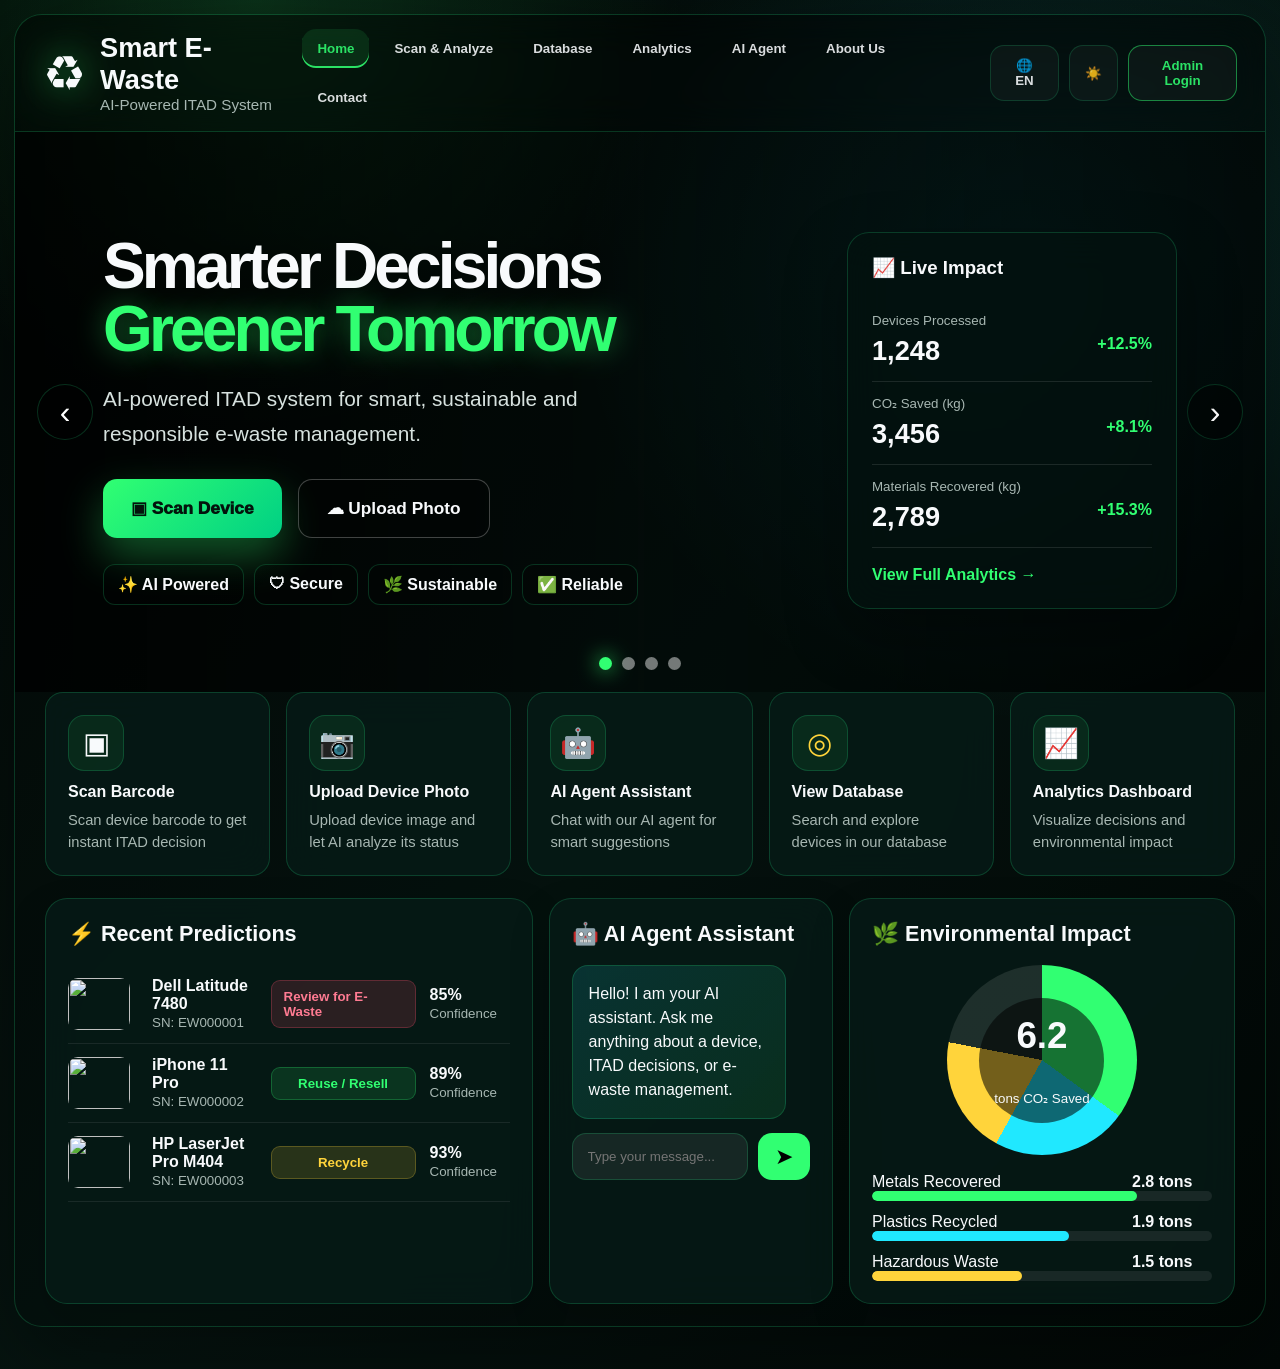
==== frontend/index.html @ 75008ece "Update index.html" ====
<!DOCTYPE html>
<html lang="en" dir="ltr">
<head>
<meta charset="UTF-8">
<meta name="viewport" content="width=device-width, initial-scale=1.0">
<title>Smart E-Waste | AI ITAD System</title>
<link rel="icon" href="data:,">
<style>
:root{
--card:rgba(7,28,24,.78);--card2:rgba(10,38,33,.9);--border:rgba(42,255,150,.18);
--text:#f8fafc;--muted:#a7b7b2;--green:#31ff72;--green2:#00d084;--cyan:#20e8ff;
--yellow:#ffd43b;--red:#ff4d6d;--purple:#9b5cff;--shadow:0 30px 90px rgba(0,0,0,.45)
}
body.light{--card:rgba(255,255,255,.92);--card2:#fff;--border:rgba(0,120,75,.22);--text:#07130f;--muted:#53645f}
*{box-sizing:border-box;margin:0;padding:0}
body{font-family:Inter,Segoe UI,Tahoma,Arial,sans-serif;background:radial-gradient(circle at 20% 0%,rgba(49,255,114,.16),transparent 25%),radial-gradient(circle at 80% 20%,rgba(32,232,255,.12),transparent 30%),linear-gradient(135deg,#020806,#061511 55%,#020806);color:var(--text);min-height:100vh}
body[dir="rtl"]{font-family:Segoe UI,Tahoma,Arial,sans-serif}
.page{max-width:1540px;margin:14px auto;padding:0 14px 28px}
.shell{border:1px solid var(--border);border-radius:28px;overflow:hidden;background:rgba(0,0,0,.18);box-shadow:var(--shadow)}
.navbar{min-height:88px;display:flex;align-items:center;justify-content:space-between;padding:14px 28px;background:rgba(0,0,0,.35);border-bottom:1px solid var(--border);backdrop-filter:blur(20px);gap:18px}
body.light .navbar{background:rgba(255,255,255,.9)}
.logo-wrap{display:flex;align-items:center;gap:14px}.logo{font-size:3rem;filter:drop-shadow(0 0 18px rgba(49,255,114,.6))}
.logo-title h1{font-size:1.7rem}.logo-title span{color:var(--muted);font-size:.95rem}
.nav-links{display:flex;gap:10px;align-items:center;flex-wrap:wrap}.nav-links button,.pill-btn{border:0;background:transparent;color:var(--text);opacity:.88;padding:12px 15px;border-radius:14px;font-weight:800;cursor:pointer;transition:.2s}
.nav-links button:hover,.nav-links button.active{background:rgba(49,255,114,.12);color:var(--green);box-shadow:inset 0 -2px 0 var(--green)}
.nav-actions{display:flex;gap:10px}.pill-btn{border:1px solid var(--border);background:rgba(255,255,255,.04)}.login-btn{color:var(--green);border-color:rgba(49,255,114,.55)}
.section{display:none}.section.active{display:block}
.hero{position:relative;min-height:560px;display:grid;grid-template-columns:1.1fr .9fr;gap:24px;padding:42px 88px 26px;overflow:hidden;background-size:cover;background-position:center}
.hero:before{content:"";position:absolute;inset:0;background:linear-gradient(90deg,rgba(0,0,0,.78),rgba(0,0,0,.25),rgba(0,0,0,.58));z-index:0}
body.light .hero:before{background:linear-gradient(90deg,rgba(255,255,255,.72),rgba(255,255,255,.18),rgba(255,255,255,.55))}
.hero-content,.impact-card{position:relative;z-index:1}.hero-content{display:flex;flex-direction:column;justify-content:center}
body[dir="rtl"] .hero-content{text-align:right}
.hero h2{font-size:clamp(3rem,5vw,5.8rem);line-height:.98;letter-spacing:-.06em;margin-bottom:22px;text-shadow:0 12px 38px rgba(0,0,0,.65)}
.hero h2 strong{color:var(--green);display:block;text-shadow:0 0 28px rgba(49,255,114,.42)}
.hero p{max-width:650px;font-size:1.3rem;line-height:1.65;color:#d7e2df;margin-bottom:28px}body.light .hero p{color:#16352b}
.hero-buttons{display:flex;gap:16px;margin-bottom:26px;flex-wrap:wrap}.main-btn{border:0;background:linear-gradient(135deg,var(--green),var(--green2));color:#03130c;padding:18px 28px;border-radius:14px;font-size:1.08rem;font-weight:950;cursor:pointer;box-shadow:0 18px 42px rgba(49,255,114,.32)}
.secondary-btn{border:1px solid rgba(255,255,255,.25);background:rgba(0,0,0,.26);color:var(--text);padding:18px 28px;border-radius:14px;font-size:1.08rem;font-weight:900;cursor:pointer}body.light .secondary-btn{color:#07130f;background:rgba(255,255,255,.68)}
.tags{display:flex;gap:10px;flex-wrap:wrap}.tag{padding:10px 14px;border:1px solid var(--border);border-radius:12px;background:rgba(0,0,0,.22);font-weight:750}
.impact-card{align-self:center;justify-self:end;width:min(330px,100%);background:rgba(3,18,15,.76);border:1px solid var(--border);border-radius:22px;padding:24px;backdrop-filter:blur(20px);box-shadow:0 24px 60px rgba(0,0,0,.35)}
body.light .impact-card{background:rgba(255,255,255,.78);color:#07130f}.impact-card h3{margin-bottom:20px}.impact-row{border-bottom:1px solid rgba(255,255,255,.1);padding:14px 0}.impact-row small{display:block;color:var(--muted);margin-bottom:7px}.impact-row b{font-size:1.7rem}.impact-row span{float:right;color:var(--green);font-weight:900}
body[dir="rtl"] .impact-row span{float:left}
.slider-controls{position:absolute;inset:0;display:flex;justify-content:space-between;align-items:center;padding:0 22px;pointer-events:none}.slider-controls button{pointer-events:auto;width:56px;height:56px;border-radius:50%;border:1px solid var(--border);background:rgba(0,0,0,.38);color:white;font-size:2rem;cursor:pointer}
.dots{position:absolute;bottom:22px;left:50%;transform:translateX(-50%);display:flex;gap:10px}.dots button{width:13px;height:13px;border-radius:50%;border:0;background:rgba(255,255,255,.45)}.dots button.active{background:var(--green);box-shadow:0 0 20px var(--green)}
.quick{display:grid;grid-template-columns:repeat(5,1fr);gap:16px;padding:0 30px 22px}.quick-card{background:var(--card);border:1px solid var(--border);border-radius:18px;padding:22px;min-height:120px;cursor:pointer;transition:.22s;backdrop-filter:blur(18px)}.quick-card:hover{transform:translateY(-4px);box-shadow:0 18px 40px rgba(49,255,114,.12)}.quick-icon{width:56px;height:56px;border-radius:16px;display:grid;place-items:center;font-size:1.8rem;margin-bottom:12px;border:1px solid var(--border);background:rgba(49,255,114,.08)}.quick-card p{color:var(--muted);font-size:.92rem;line-height:1.5;margin-top:8px}
.dashboard{display:grid;grid-template-columns:1.2fr .7fr .95fr;gap:16px;padding:0 30px 22px}.panel{background:var(--card);border:1px solid var(--border);border-radius:22px;padding:22px;backdrop-filter:blur(18px);box-shadow:0 18px 40px rgba(0,0,0,.18)}.panel h3{margin-bottom:18px;font-size:1.35rem}
.pred-item{display:grid;grid-template-columns:70px 1fr 145px 80px;gap:14px;align-items:center;padding:12px 0;border-bottom:1px solid rgba(255,255,255,.08)}.pred-img{width:62px;height:52px;border-radius:10px;object-fit:cover}.decision-badge{display:inline-flex;justify-content:center;padding:8px 12px;border-radius:9px;font-weight:900;font-size:.83rem}.review{background:rgba(255,77,109,.15);color:#ff7b92;border:1px solid rgba(255,77,109,.26)}.reuse{background:rgba(49,255,114,.12);color:var(--green);border:1px solid rgba(49,255,114,.24)}.recycle{background:rgba(255,212,59,.14);color:var(--yellow);border:1px solid rgba(255,212,59,.24)}
.ai-chat{min-height:210px;display:flex;flex-direction:column;gap:14px}.bubble{max-width:90%;background:linear-gradient(135deg,rgba(32,232,255,.13),rgba(49,255,114,.1));border:1px solid var(--border);padding:16px;border-radius:16px;line-height:1.5}.chat-input{margin-top:auto;display:flex;gap:10px}.chat-input input{flex:1}.send-btn{width:52px;border:0;border-radius:14px;background:var(--green);font-size:1.4rem;cursor:pointer}
.ring{width:190px;height:190px;margin:auto;border-radius:50%;background:conic-gradient(var(--green) 0 35%,var(--cyan) 35% 58%,var(--yellow) 58% 78%,rgba(255,255,255,.1) 78% 100%);display:grid;place-items:center}.ring-inner{width:125px;height:125px;border-radius:50%;background:rgba(0,0,0,.55);display:grid;place-items:center;text-align:center}.bars{margin-top:18px;display:grid;gap:12px}.bar-row{display:grid;grid-template-columns:1fr 80px;gap:12px}.bar-track{height:10px;background:rgba(255,255,255,.08);border-radius:99px;overflow:hidden}.bar-fill{height:100%;background:var(--green);border-radius:99px}
.content{padding:34px}.page-grid{display:grid;grid-template-columns:.9fr 1.1fr;gap:20px}.form-grid{display:grid;gap:16px}label{font-weight:900;color:var(--muted);display:block;margin-bottom:8px}input,select,textarea{width:100%;border:1px solid var(--border);background:rgba(255,255,255,.07);color:var(--text);padding:15px;border-radius:14px;outline:0}select option{background:#0b241d;color:#f8fafc}body.light input,body.light select,body.light textarea{background:rgba(255,255,255,.75)}body.light select option{background:#ffffff;color:#07130f}
.result-box{min-height:420px;display:grid;place-items:center;border:1px dashed var(--border);border-radius:20px;background:rgba(255,255,255,.035)}.big-result{text-align:center}.big-result .icon{font-size:4rem;margin-bottom:14px}.result-detail{display:none;width:100%}.result-detail.show{display:block}.result-pill{display:inline-flex;padding:16px 22px;border-radius:999px;font-size:1.35rem;font-weight:950;margin-bottom:18px}.result-grid{display:grid;grid-template-columns:repeat(2,1fr);gap:14px}.info{background:var(--card2);border:1px solid var(--border);border-radius:16px;padding:16px}.info small{display:block;color:var(--muted);font-weight:900;margin-bottom:6px}.info.explain{grid-column:1/-1}.components-list{grid-column:1/-1;background:var(--card2);border:1px solid var(--border);border-radius:16px;padding:16px}.components-list ul{margin:8px 0 0 20px;color:var(--text);line-height:1.7}.components-list small{display:block;color:var(--muted);font-weight:900;margin-bottom:6px}
table{width:100%;border-collapse:collapse}th,td{padding:14px;border-bottom:1px solid rgba(255,255,255,.08);text-align:left}th{color:var(--muted);background:rgba(255,255,255,.04)}body[dir=rtl] th,body[dir=rtl] td{text-align:right}
.modal-backdrop{position:fixed;inset:0;background:rgba(0,0,0,.72);display:none;align-items:center;justify-content:center;z-index:1000;padding:20px}.modal{width:min(470px,100%);border:1px solid var(--border);background:linear-gradient(145deg,rgba(4,25,20,.96),rgba(8,35,30,.92));border-radius:28px;padding:30px;box-shadow:0 35px 100px rgba(0,0,0,.65);position:relative;overflow:hidden}body.light .modal{background:white}.login-icon{width:70px;height:70px;border-radius:22px;display:grid;place-items:center;font-size:2rem;background:linear-gradient(135deg,var(--green),var(--green2));color:#03130c;margin-bottom:14px}.toast{position:fixed;bottom:22px;right:22px;background:var(--card2);border:1px solid var(--border);border-radius:16px;padding:14px 18px;display:none;z-index:1500}
@media(max-width:1100px){.hero,.dashboard,.page-grid{grid-template-columns:1fr}.quick{grid-template-columns:repeat(2,1fr)}.navbar{height:auto;flex-direction:column;align-items:flex-start}.nav-links{flex-wrap:wrap}}
@media(max-width:650px){.quick,.result-grid{grid-template-columns:1fr}.hero{padding:34px 26px}.dashboard,.quick,.content{padding-left:18px;padding-right:18px}.pred-item{grid-template-columns:60px 1fr}}
</style>
</head>
<body>
<div class="page"><div class="shell">
<nav class="navbar">
<div class="logo-wrap"><div class="logo">♻</div><div class="logo-title"><h1 data-i18n="brand">Smart E-Waste</h1><span data-i18n="subtitle">AI-Powered ITAD System</span></div></div>
<div class="nav-links">
<button class="active" onclick="go(event,'home')" data-i18n="home">Home</button>
<button onclick="go(event,'scan')" data-i18n="scan">Scan & Analyze</button>
<button onclick="go(event,'database')" data-i18n="database">Database</button>
<button onclick="go(event,'analytics')" data-i18n="analytics">Analytics</button>
<button onclick="go(event,'agent')" data-i18n="agent">AI Agent</button>
<button onclick="go(event,'about')" data-i18n="about">About Us</button>
<button onclick="go(event,'contact')" data-i18n="contact">Contact</button>
</div>
<div class="nav-actions"><button class="pill-btn" onclick="toggleLang()" id="langBtn">🌐 EN</button><button class="pill-btn" onclick="toggleTheme()" id="themeBtn">☀️</button><button class="pill-btn login-btn" onclick="openLogin()" data-i18n="adminLogin">Admin Login</button></div>
</nav>

<section id="home" class="section active">
<div class="hero">
<div class="hero-content"><h2><span data-i18n="hero1">Smarter Decisions</span><strong data-i18n="hero2">Greener Tomorrow</strong></h2><p data-i18n="heroText">AI-powered ITAD system for smart, sustainable and responsible e-waste management.</p><div class="hero-buttons"><button class="main-btn" onclick="goName('scan')" data-i18n="scanDevice">▣ Scan Device</button><button class="secondary-btn" onclick="goName('scan')" data-i18n="uploadPhoto">☁ Upload Photo</button></div><div class="tags"><div class="tag" data-i18n="tagAI">✨ AI Powered</div><div class="tag" data-i18n="tagSecure">🛡 Secure</div><div class="tag" data-i18n="tagSustainable">🌿 Sustainable</div><div class="tag" data-i18n="tagReliable">✅ Reliable</div></div></div>
<div class="impact-card"><h3>📈 <span data-i18n="liveImpact">Live Impact</span></h3><div class="impact-row"><small data-i18n="devicesProcessed">Devices Processed</small><b>1,248</b><span>+12.5%</span></div><div class="impact-row"><small data-i18n="co2">CO₂ Saved (kg)</small><b>3,456</b><span>+8.1%</span></div><div class="impact-row"><small data-i18n="materials">Materials Recovered (kg)</small><b>2,789</b><span>+15.3%</span></div><br><b style="color:var(--green);font-size:1rem;cursor:pointer" onclick="goName('analytics')" data-i18n="viewAnalytics">View Full Analytics →</b></div>
<div class="slider-controls"><button onclick="prevHero()">‹</button><button onclick="nextHero()">›</button></div><div class="dots" id="dots"></div>
</div>
<div class="quick">
<div class="quick-card" onclick="goName('scan')"><div class="quick-icon">▣</div><h4 data-i18n="scanBarcode">Scan Barcode</h4><p data-i18n="scanBarcodeText">Scan device barcode to get instant ITAD decision</p></div>
<div class="quick-card" onclick="goName('scan')"><div class="quick-icon" style="color:var(--purple)">📷</div><h4 data-i18n="uploadDevicePhoto">Upload Device Photo</h4><p data-i18n="uploadPhotoText">Upload device image and let AI analyze its status</p></div>
<div class="quick-card" onclick="goName('agent')"><div class="quick-icon" style="color:var(--cyan)">🤖</div><h4 data-i18n="agentAssistant">AI Agent Assistant</h4><p data-i18n="agentAssistantText">Chat with our AI agent for smart suggestions</p></div>
<div class="quick-card" onclick="goName('database')"><div class="quick-icon" style="color:var(--yellow)">◎</div><h4 data-i18n="viewDatabase">View Database</h4><p data-i18n="databaseText">Search and explore devices in our database</p></div>
<div class="quick-card" onclick="goName('analytics')"><div class="quick-icon" style="color:var(--red)">📈</div><h4 data-i18n="analyticsDashboard">Analytics Dashboard</h4><p data-i18n="analyticsText">Visualize decisions and environmental impact</p></div>
</div>
<div class="dashboard">
<div class="panel"><h3>⚡ <span data-i18n="recentPredictions">Recent Predictions</span></h3><div id="recentHome"></div></div>
<div class="panel"><h3>🤖 <span data-i18n="agentAssistant">AI Agent Assistant</span></h3><div class="ai-chat"><div class="bubble" data-i18n="agentIntro">Hello! I'm your AI assistant. Ask me anything about a device, ITAD decisions, or e-waste management.</div><div class="chat-input"><input id="homeAgentInput"><button class="send-btn" onclick="agentReply()">➤</button></div></div></div>
<div class="panel"><h3>🌿 <span data-i18n="environmentalImpact">Environmental Impact</span></h3><div class="ring"><div class="ring-inner"><b style="font-size:2.3rem">6.2</b><small data-i18n="tonsCO2">tons<br>CO₂ Saved</small></div></div><div class="bars"><div><div class="bar-row"><span data-i18n="metals">Metals Recovered</span><b>2.8 tons</b></div><div class="bar-track"><div class="bar-fill" style="width:78%"></div></div></div><div><div class="bar-row"><span data-i18n="plastics">Plastics Recycled</span><b>1.9 tons</b></div><div class="bar-track"><div class="bar-fill" style="width:58%;background:var(--cyan)"></div></div></div><div><div class="bar-row"><span data-i18n="hazard">Hazardous Waste</span><b>1.5 tons</b></div><div class="bar-track"><div class="bar-fill" style="width:44%;background:var(--yellow)"></div></div></div></div></div>
</div>
</section>

<section id="scan" class="section"><div class="content page-grid"><div class="panel"><h3 data-i18n="scanAnalyze">Scan & Analyze Device</h3><div class="form-grid"><label data-i18n="deviceType">Device Type</label><select id="deviceType"></select><label data-i18n="customDeviceName">Device Name / Model (Optional)</label><input type="text" id="customDeviceName" placeholder="Example: Dell Latitude 5420, Cisco Switch, HP LaserJet"><small style="color:var(--muted);line-height:1.5" data-i18n="customDeviceHint">If the device is not listed, type its name here. This will be sent to the AI model.</small><label data-i18n="age">Device Age (Years)</label><input type="number" id="deviceAge"><label data-i18n="price">Original Price ($)</label><input type="number" id="devicePrice"><label data-i18n="condition">Condition</label><select id="deviceCondition"></select><label data-i18n="photoUpload">Upload Device Photo</label><input type="file" id="photoInput" accept="image/*" onchange="previewPhoto()"><img id="photoPreview" style="display:none;width:100%;max-height:220px;object-fit:contain;border-radius:16px;border:1px solid var(--border);padding:8px"><button class="main-btn" onclick="analyzeDevice()" data-i18n="analyze">Analyze Device</button></div></div><div class="panel"><h3 data-i18n="predictionResult">Prediction Result</h3><div class="result-box"><div class="big-result" id="emptyResult"><div class="icon">🤖</div><h3 data-i18n="ready">Ready to analyze</h3><p data-i18n="readyText">Fill the device details and click Analyze Device.</p></div><div class="result-detail" id="resultDetail"><div id="resultPill" class="result-pill review">Review for E-Waste</div><div class="result-grid"><div class="info"><small data-i18n="currentValue">Estimated Current Value</small><b id="currentValue">$0.00</b></div><div class="info"><small data-i18n="repairRatio">Repair Cost Ratio</small><b id="repairRatio">0.00</b></div><div class="info"><small data-i18n="category">Detected Category</small><b id="category">-</b></div><div class="info"><small>Confidence Score</small><b id="confidenceScore">-</b></div><div class="info"><small data-i18n="model">Model</small><b>Random Forest ITAD</b></div><div class="info explain"><small data-i18n="explanation">Explanation</small><b id="explanation">-</b></div><div class="components-list"><small>Component Analysis</small><div id="componentsOutput">-</div></div><button class="main-btn" id="reportBtn" onclick="generateReport()" style="display:none;margin-top:16px;width:100%">📄 Generate ITAD Report</button></div></div></div></div></div></section>
<section id="database" class="section"><div class="content"><div class="panel"><h3 data-i18n="database">Database</h3><input id="search" onkeyup="filterTable()"><table><thead><tr><th data-i18n="barcode">Barcode</th><th data-i18n="device">Device</th><th data-i18n="type">Type</th><th data-i18n="tableAge">Age</th><th data-i18n="tablePrice">Price</th><th data-i18n="decision">Decision</th></tr></thead><tbody id="dbTable"></tbody></table></div></div></section>
<section id="analytics" class="section"><div class="content dashboard" style="grid-template-columns:repeat(3,1fr)"><div class="panel"><h3 data-i18n="totalDevices">Total Devices</h3><b style="font-size:3rem;color:var(--green)">12,540</b><p style="color:var(--green)" data-i18n="thisMonth">+15.2% this month</p></div><div class="panel"><h3 data-i18n="co2Saved">CO₂ Saved</h3><b style="font-size:3rem;color:var(--green)">6.2</b><p data-i18n="tons">tons</p></div><div class="panel"><h3 data-i18n="accuracyRate">Accuracy Rate</h3><b style="font-size:3rem;color:var(--green)">87.9%</b><p data-i18n="rfModel">Random Forest Model</p></div></div></section>
<section id="agent" class="section"><div class="content page-grid"><div class="panel"><h3 data-i18n="agentAssistant">AI Agent Assistant</h3><div id="agentChat" class="ai-chat"><div class="bubble" data-i18n="agentAsk">Ask me about e-waste, device decisions, or project features.</div></div><div class="chat-input" style="margin-top:16px"><input id="agentInput"><button class="send-btn" onclick="agentReplyFull()">➤</button></div></div><div class="panel"><h3 data-i18n="agentSuggestions">Agent Suggestions</h3><p style="color:var(--muted);line-height:1.8" data-i18n="agentSuggestionsText">Try asking: Why recycle old printers? What does ITAD mean? How does the model decide?</p></div></div></section>
<section id="about" class="section"><div class="content panel"><h3 data-i18n="about">About Us</h3><p style="color:var(--muted);line-height:1.9" data-i18n="aboutText">Smart E-Waste is a graduation project focused on using AI and cloud services to support sustainable IT asset disposition decisions.</p></div></section>
<section id="contact" class="section"><div class="content panel"><h3 data-i18n="contact">Contact</h3><p style="color:var(--muted)" data-i18n="contactText">Birzeit University | Computer Systems Engineering | Graduation Project</p></div></section>
</div></div>
<div class="modal-backdrop" id="loginModal"><div class="modal"><div class="login-icon">🔐</div><h2 data-i18n="adminLogin">Admin Login</h2><p style="color:var(--muted);margin:12px 0 18px;line-height:1.6" data-i18n="loginText">Access dashboard controls and content management.</p><label data-i18n="username">Username</label><input id="adminUser"><br><br><label data-i18n="password">Password</label><input id="adminPass" type="password"><br><br><button class="main-btn" onclick="adminLogin()" data-i18n="login">Login</button><button class="secondary-btn" onclick="closeLogin()" data-i18n="cancel">Cancel</button><p style="color:var(--muted);margin-top:14px" data-i18n="demoLogin">Demo: admin / 1234</p></div></div>
<div class="toast" id="toast"></div>
<script>
const API_URL="https://ewaste-itad-api-hufud9ada8crcrhm.israelcentral-01.azurewebsites.net/predict";
let lang="en",heroIndex=0;
let lastAnalysis=null;
const heroImages=["https://images.unsplash.com/photo-1532601224476-15c79f2f7a51?auto=format&fit=crop&w=1800&q=85","https://images.unsplash.com/photo-1516321318423-f06f85e504b3?auto=format&fit=crop&w=1800&q=85","https://images.unsplash.com/photo-1451187580459-43490279c0fa?auto=format&fit=crop&w=1800&q=85","https://images.unsplash.com/photo-1611284446314-60a58ac0deb9?auto=format&fit=crop&w=1800&q=85"];
const dict={
en:{brand:"Smart E-Waste",subtitle:"AI-Powered ITAD System",home:"Home",scan:"Scan & Analyze",database:"Database",analytics:"Analytics",agent:"AI Agent",about:"About Us",contact:"Contact",adminLogin:"Admin Login",hero1:"Smarter Decisions",hero2:"Greener Tomorrow",heroText:"AI-powered ITAD system for smart, sustainable and responsible e-waste management.",scanDevice:"▣ Scan Device",uploadPhoto:"☁ Upload Photo",tagAI:"✨ AI Powered",tagSecure:"🛡 Secure",tagSustainable:"🌿 Sustainable",tagReliable:"✅ Reliable",liveImpact:"Live Impact",devicesProcessed:"Devices Processed",co2:"CO₂ Saved (kg)",materials:"Materials Recovered (kg)",viewAnalytics:"View Full Analytics →",scanBarcode:"Scan Barcode",scanBarcodeText:"Scan device barcode to get instant ITAD decision",uploadDevicePhoto:"Upload Device Photo",uploadPhotoText:"Upload device image and let AI analyze its status",agentAssistant:"AI Agent Assistant",agentAssistantText:"Chat with our AI agent for smart suggestions",viewDatabase:"View Database",databaseText:"Search and explore devices in our database",analyticsDashboard:"Analytics Dashboard",analyticsText:"Visualize decisions and environmental impact",recentPredictions:"Recent Predictions",agentIntro:"Hello! I am your AI assistant. Ask me anything about a device, ITAD decisions, or e-waste management.",environmentalImpact:"Environmental Impact",tonsCO2:"tons CO₂ Saved",metals:"Metals Recovered",plastics:"Plastics Recycled",hazard:"Hazardous Waste",scanAnalyze:"Scan & Analyze Device",deviceType:"Device Type",customDeviceName:"Device Name / Model (Optional)",customDeviceHint:"If the device is not listed, type its name here. This will be sent to the AI model.",age:"Device Age (Years)",price:"Original Price ($)",condition:"Condition",photoUpload:"Upload Device Photo",analyze:"Analyze Device",predictionResult:"Prediction Result",ready:"Ready to analyze",readyText:"Fill the device details and click Analyze Device.",currentValue:"Estimated Current Value",repairRatio:"Repair Cost Ratio",category:"Detected Category",model:"Model",explanation:"Explanation",barcode:"Barcode",device:"Device",type:"Type",tableAge:"Age",tablePrice:"Price",decision:"Decision",totalDevices:"Total Devices",thisMonth:"+15.2% this month",co2Saved:"CO₂ Saved",tons:"tons",accuracyRate:"Accuracy Rate",rfModel:"Random Forest Model",agentAsk:"Ask me about e-waste, device decisions, or project features.",agentSuggestions:"Agent Suggestions",agentSuggestionsText:"Try asking: Why recycle old printers? What does ITAD mean? How does the model decide?",aboutText:"Smart E-Waste is a graduation project focused on using AI and cloud services to support sustainable IT asset disposition decisions.",contactText:"Birzeit University | Computer Systems Engineering | Graduation Project",loginText:"Access dashboard controls and content management.",username:"Username",password:"Password",login:"Login",cancel:"Cancel",demoLogin:"Demo: admin / 1234"},
ar:{brand:"النفايات الإلكترونية الذكية",subtitle:"نظام ITAD مدعوم بالذكاء الاصطناعي",home:"الرئيسية",scan:"مسح وتحليل",database:"قاعدة البيانات",analytics:"التحليلات",agent:"وكيل الذكاء",about:"من نحن",contact:"تواصل معنا",adminLogin:"دخول المسؤول",hero1:"قرارات أذكى",hero2:"غد أكثر خضارًا",heroText:"نظام ITAD مدعوم بالذكاء الاصطناعي لإدارة النفايات الإلكترونية بطريقة ذكية ومستدامة ومسؤولة.",scanDevice:"▣ مسح الجهاز",uploadPhoto:"☁ رفع صورة",tagAI:"✨ مدعوم بالذكاء",tagSecure:"🛡 آمن",tagSustainable:"🌿 مستدام",tagReliable:"✅ موثوق",liveImpact:"الأثر المباشر",devicesProcessed:"الأجهزة المعالجة",co2:"ثاني أكسيد الكربون الموفر (كغ)",materials:"المواد المسترجعة (كغ)",viewAnalytics:"عرض التحليلات →",scanBarcode:"مسح الباركود",scanBarcodeText:"امسح باركود الجهاز للحصول على قرار ITAD فوري",uploadDevicePhoto:"رفع صورة الجهاز",uploadPhotoText:"ارفع صورة الجهاز ودع الذكاء الاصطناعي يحلل حالته",agentAssistant:"مساعد الذكاء الاصطناعي",agentAssistantText:"تحدث مع مساعد الذكاء للحصول على اقتراحات ذكية",viewDatabase:"عرض قاعدة البيانات",databaseText:"ابحث واستكشف الأجهزة في قاعدة البيانات",analyticsDashboard:"لوحة التحليلات",analyticsText:"اعرض القرارات والأثر البيئي",recentPredictions:"آخر التنبؤات",agentIntro:"مرحبًا! أنا مساعدك الذكي. اسألني عن الأجهزة أو قرارات ITAD أو إدارة النفايات الإلكترونية.",environmentalImpact:"الأثر البيئي",tonsCO2:"أطنان من CO₂ تم توفيرها",metals:"المعادن المسترجعة",plastics:"البلاستيك المعاد تدويره",hazard:"النفايات الخطرة",scanAnalyze:"مسح وتحليل الجهاز",deviceType:"نوع الجهاز",customDeviceName:"اسم / موديل الجهاز (اختياري)",customDeviceHint:"إذا لم يكن الجهاز موجودًا في القائمة، اكتب اسمه هنا وسيتم إرساله للنموذج.",age:"عمر الجهاز بالسنوات",price:"السعر الأصلي بالدولار",condition:"حالة الجهاز",photoUpload:"رفع صورة الجهاز",analyze:"تحليل الجهاز",predictionResult:"نتيجة التنبؤ",ready:"جاهز للتحليل",readyText:"املأ بيانات الجهاز ثم اضغط تحليل الجهاز.",currentValue:"القيمة الحالية المقدرة",repairRatio:"نسبة تكلفة الإصلاح",category:"الفئة المكتشفة",model:"النموذج",explanation:"التفسير",barcode:"الباركود",device:"الجهاز",type:"النوع",tableAge:"العمر",tablePrice:"السعر",decision:"القرار",totalDevices:"إجمالي الأجهزة",thisMonth:"+15.2% هذا الشهر",co2Saved:"CO₂ موفر",tons:"أطنان",accuracyRate:"نسبة الدقة",rfModel:"نموذج Random Forest",agentAsk:"اسألني عن النفايات الإلكترونية أو قرارات الأجهزة أو ميزات المشروع.",agentSuggestions:"اقتراحات المساعد",agentSuggestionsText:"جرب السؤال: لماذا نعيد تدوير الطابعات القديمة؟ ما معنى ITAD؟ كيف يتخذ النموذج القرار؟",aboutText:"النفايات الإلكترونية الذكية هو مشروع تخرج يستخدم الذكاء الاصطناعي والخدمات السحابية لدعم قرارات إدارة أصول تكنولوجيا المعلومات بشكل مستدام.",contactText:"جامعة بيرزيت | هندسة أنظمة الحاسوب | مشروع تخرج",loginText:"الدخول إلى أدوات التحكم وإدارة محتوى النظام.",username:"اسم المستخدم",password:"كلمة المرور",login:"دخول",cancel:"إلغاء",demoLogin:"تجريبي: admin / 1234"}
};
const options={en:{devices:["Select Device...","Laptop","Desktop Computer","Printer","Monitor","Router","Server","Scanner","Projector"],conditions:["Select Condition...","Excellent","Good","Fair","Poor","Damage"]},ar:{devices:["اختر الجهاز...","لابتوب","كمبيوتر مكتبي","طابعة","شاشة","راوتر","سيرفر","ماسح ضوئي","بروجكتور"],conditions:["اختر الحالة...","ممتازة","جيدة","متوسطة","سيئة","تالفة"]}};
const apiMap={"لابتوب":"Laptop","كمبيوتر مكتبي":"Desktop Computer","طابعة":"Printer","شاشة":"Monitor","راوتر":"Router","سيرفر":"Server","ماسح ضوئي":"Scanner","بروجكتور":"Projector"};
const devices=[{barcode:"EW000001",deviceEn:"Dell Latitude 7480",deviceAr:"ديل لاتيتيود 7480",typeEn:"Laptop",typeAr:"لابتوب",age:7,price:900,decisionEn:"Review for E-Waste",decisionAr:"مراجعة كنفايات إلكترونية"},{barcode:"EW000002",deviceEn:"iPhone 11 Pro",deviceAr:"آيفون 11 برو",typeEn:"Phone",typeAr:"هاتف",age:4,price:850,decisionEn:"Reuse / Resell",decisionAr:"إعادة استخدام / بيع"},{barcode:"EW000003",deviceEn:"HP LaserJet Pro M404",deviceAr:"طابعة HP LaserJet Pro M404",typeEn:"Printer",typeAr:"طابعة",age:8,price:400,decisionEn:"Recycle",decisionAr:"إعادة تدوير"}];
let recent=[...devices];

function tr(k){return dict[lang][k]||k}
function applyLang(){
 document.documentElement.lang=lang;document.body.dir=lang==="ar"?"rtl":"ltr";document.getElementById("langBtn").textContent=lang==="ar"?"🌐 عربي":"🌐 EN";
 document.querySelectorAll("[data-i18n]").forEach(el=>{let k=el.dataset.i18n;if(dict[lang][k])el.innerHTML=dict[lang][k]});
 document.getElementById("homeAgentInput").placeholder=lang==="ar"?"اكتب رسالتك...":"Type your message...";
 document.getElementById("agentInput").placeholder=lang==="ar"?"اسأل شيئًا...":"Ask something...";
 document.getElementById("search").placeholder=lang==="ar"?"ابحث عن جهاز...":"Search devices...";document.getElementById("customDeviceName").placeholder=lang==="ar"?"مثال: Dell Latitude أو Cisco Switch أو HP LaserJet":"Example: Dell Latitude 5420, Cisco Switch, HP LaserJet";
 document.getElementById("adminUser").placeholder=lang==="ar"?"admin":"admin";document.getElementById("adminPass").placeholder="1234";
 renderSelects();renderRecent();renderDB();
}
function renderSelects(){
 const dev=document.getElementById("deviceType"),cond=document.getElementById("deviceCondition");
 const oldDev=dev.value,oldCond=cond.value;
 dev.innerHTML=options[lang].devices.map((v,i)=>`<option value="${i? v:''}">${v}</option>`).join("");
 cond.innerHTML=options[lang].conditions.map((v,i)=>`<option value="${i? v:''}">${v}</option>`).join("");
}
function toggleLang(){lang=lang==="en"?"ar":"en";localStorage.setItem("lang",lang);applyLang()}
function toggleTheme(){document.body.classList.toggle("light");document.getElementById("themeBtn").textContent=document.body.classList.contains("light")?"🌙":"☀️";localStorage.setItem("theme",document.body.classList.contains("light")?"light":"dark")}
function go(e,id){document.querySelectorAll(".section").forEach(s=>s.classList.remove("active"));document.querySelectorAll(".nav-links button").forEach(b=>b.classList.remove("active"));document.getElementById(id).classList.add("active");if(e)e.target.classList.add("active")}
function goName(id){document.querySelectorAll(".section").forEach(s=>s.classList.remove("active"));document.querySelectorAll(".nav-links button").forEach(b=>b.classList.remove("active"));document.getElementById(id).classList.add("active")}
function setHero(){document.querySelector(".hero").style.backgroundImage=`url(${heroImages[heroIndex]})`;renderDots()}
function nextHero(){heroIndex=(heroIndex+1)%heroImages.length;setHero()}function prevHero(){heroIndex=(heroIndex-1+heroImages.length)%heroImages.length;setHero()}
function renderDots(){document.getElementById("dots").innerHTML=heroImages.map((_,i)=>`<button class="${i===heroIndex?'active':''}" onclick="heroIndex=${i};setHero()"></button>`).join("")}
function toast(msg){const el=document.getElementById("toast");el.textContent=msg;el.style.display="block";setTimeout(()=>el.style.display="none",2500)}
function openLogin(){document.getElementById("loginModal").style.display="flex"}function closeLogin(){document.getElementById("loginModal").style.display="none"}
function adminLogin(){const u=document.getElementById("adminUser").value,p=document.getElementById("adminPass").value;if(u==="admin"&&p==="1234"){toast(lang==="ar"?"تم تسجيل الدخول بنجاح":"Admin logged in successfully");closeLogin()}else toast(lang==="ar"?"بيانات الدخول غير صحيحة":"Wrong credentials")}
function renderRecent(){document.getElementById("recentHome").innerHTML=recent.map((d,i)=>`<div class="pred-item"><img class="pred-img" src="https://picsum.photos/seed/${i+8}/100/80"><div><b>${lang==="ar"?d.deviceAr||d.deviceEn:d.deviceEn||d.device}</b><br><small style="color:var(--muted)">SN: ${d.barcode}</small></div><span class="decision-badge ${String(d.decisionEn||d.decision).includes('Recycle')?'recycle':String(d.decisionEn||d.decision).includes('Reuse')?'reuse':'review'}">${lang==="ar"?d.decisionAr||d.decisionEn:d.decisionEn||d.decision}</span><div><b>${85+i*4}%</b><br><small style="color:var(--muted)">${lang==="ar"?"الثقة":"Confidence"}</small></div></div>`).join("")}
function renderDB(){document.getElementById("dbTable").innerHTML=devices.map(d=>`<tr><td>${d.barcode}</td><td>${lang==="ar"?d.deviceAr:d.deviceEn}</td><td>${lang==="ar"?d.typeAr:d.typeEn}</td><td>${d.age}</td><td>$${d.price}</td><td>${lang==="ar"?d.decisionAr:d.decisionEn}</td></tr>`).join("")}
function filterTable(){const q=document.getElementById("search").value.toLowerCase();document.querySelectorAll("#dbTable tr").forEach(r=>r.style.display=r.textContent.toLowerCase().includes(q)?"":"none")}
function previewPhoto(){const f=document.getElementById("photoInput").files[0];if(!f)return;const img=document.getElementById("photoPreview");img.src=URL.createObjectURL(f);img.style.display="block"}
function decisionArabic(decision){const m={"Keep in Use":"إبقاء في الاستخدام","Maintenance Check":"فحص صيانة","Repair":"إصلاح","Review for E-Waste":"مراجعة كنفايات إلكترونية","Recycle / Dispose":"إعادة تدوير / التخلص"};return m[decision]||decision}
function estimateConfidence(data, decision, age, price){
 const apiConfidence=data.confidence||data.confidence_score||data.probability;
 if(apiConfidence!==undefined&&apiConfidence!==null&&!isNaN(Number(apiConfidence))){
   const v=Number(apiConfidence);
   return v<=1?Math.round(v*100):Math.round(v);
 }
 const current=Number(data.current_value||0);
 const ratio=Number(data.repair_cost_ratio||0);
 let score=82;
 if(decision==="Keep in Use"){
   if(current>price*0.45)score+=8;
   if(ratio<0.5)score+=6;
   if(age<=3)score+=4;
 }else if(String(decision).includes("Review")||String(decision).includes("Recycle")){
   if(current<price*0.2)score+=8;
   if(ratio>1)score+=7;
   if(age>=6)score+=4;
 }else{
   if(ratio>=0.4&&ratio<=1.2)score+=6;
 }
 score=Math.max(70,Math.min(98,score));
 return score;
}
async function analyzeDevice(){let selectedType=document.getElementById("deviceType").value,customName=document.getElementById("customDeviceName").value.trim(),age=parseFloat(document.getElementById("deviceAge").value),price=parseFloat(document.getElementById("devicePrice").value),cond=document.getElementById("deviceCondition").value;if((!selectedType&&!customName)||isNaN(age)||isNaN(price)||!cond){toast(lang==="ar"?"اكتب اسم الجهاز أو اختره من القائمة وأكمل باقي الحقول":"Type a device name or select one from the list, then fill the remaining fields");return}let type=customName||selectedType;let apiType=apiMap[type]||type;document.getElementById("emptyResult").style.display="none";document.getElementById("resultDetail").classList.add("show");const pill=document.getElementById("resultPill");pill.textContent=lang==="ar"?"جاري التحليل...":"Analyzing...";try{const res=await fetch(API_URL,{method:"POST",headers:{"Content-Type":"application/json"},body:JSON.stringify({item_name:apiType,price:price,item_age_years:age})});const data=await res.json();const decision=data.prediction||"Unknown";pill.textContent=lang==="ar"?decisionArabic(decision):decision;pill.className="result-pill "+(decision==="Keep in Use"?"reuse":decision.includes("Review")?"review":"recycle");document.getElementById("currentValue").textContent="$"+Number(data.current_value||0).toFixed(2);document.getElementById("repairRatio").textContent=Number(data.repair_cost_ratio||0).toFixed(2);document.getElementById("category").textContent=data.item_category||apiType;const confidence=estimateConfidence(data,decision,age,price);document.getElementById("confidenceScore").textContent=confidence+"%";document.getElementById("explanation").textContent=data.explanation || (lang==="ar"?"لا يوجد تفسير متاح":"No explanation available");
const comp=data.components||{};
const compLabels={valuable_components:lang==="ar"?"المكونات القيّمة":"Valuable Components",reusable_parts:lang==="ar"?"الأجزاء القابلة لإعادة الاستخدام":"Reusable Parts",recyclable_materials:lang==="ar"?"المواد القابلة للتدوير":"Recyclable Materials",hazardous_parts:lang==="ar"?"الأجزاء الخطرة":"Hazardous Parts"};
document.getElementById("componentsOutput").innerHTML=Object.keys(compLabels).map(k=>`<b>${compLabels[k]}</b><ul>${(comp[k]&&comp[k].length?comp[k]:[lang==="ar"?"غير متوفر":"Not available"]).map(x=>`<li>${x}</li>`).join("")}</ul>`).join("");
lastAnalysis={deviceType:apiType,age,price,condition:cond,decision,confidence,currentValue:Number(data.current_value||0),repairRatio:Number(data.repair_cost_ratio||0),category:data.item_category||apiType,explanation:data.explanation || (lang==="ar"?"لا يوجد تفسير متاح":"No explanation available"),components:comp};
document.getElementById("reportBtn").style.display="block";recent.unshift({barcode:"EWNEW",deviceEn:apiType,deviceAr:type,typeEn:apiType,typeAr:type,age,price,decisionEn:decision,decisionAr:decisionArabic(decision)});recent=recent.slice(0,3);renderRecent()}catch(e){pill.textContent=lang==="ar"?"فشل الاتصال":"API Failed";toast(lang==="ar"?"فشل الاتصال بالواجهة":"API connection failed")}}
function agentReply(){toast(lang==="ar"?"المساعد: هذا النظام يقترح قرارات ITAD مستدامة.":"AI Agent: This system recommends sustainable ITAD decisions.")}
function agentReplyFull(){const input=document.getElementById("agentInput").value;const chat=document.getElementById("agentChat");chat.innerHTML+=`<div class="bubble" style="margin-left:auto;background:rgba(49,255,114,.12)">${input}</div><div class="bubble">${lang==="ar"?"العمر والضمان ونسبة الإصلاح تؤثر بقوة على قرار ITAD النهائي.":"Device age, warranty and repair ratio strongly affect the final ITAD decision."}</div>`;document.getElementById("agentInput").value=""}

function reportList(title, arr){
 const items=(arr&&arr.length?arr:["Not available"]).map(x=>`<li>${x}</li>`).join("");
 return `<h3>${title}</h3><ul>${items}</ul>`;
}
function generateReport(){
 if(!lastAnalysis){toast(lang==="ar"?"حلل جهازًا أولًا":"Analyze a device first");return}
 const c=lastAnalysis.components||{};
 const reportHTML=`
<!DOCTYPE html><html><head><title>Smart E-Waste ITAD Report</title><style>
body{font-family:Arial,sans-serif;color:#0f172a;padding:34px;line-height:1.55} .header{border-bottom:4px solid #16a34a;padding-bottom:16px;margin-bottom:22px} h1{color:#16a34a;margin:0} .subtitle{color:#475569}.grid{display:grid;grid-template-columns:1fr 1fr;gap:12px;margin:18px 0}.card{border:1px solid #cbd5e1;border-radius:12px;padding:14px;background:#f8fafc}.decision{display:inline-block;background:#dcfce7;color:#166534;border:1px solid #86efac;border-radius:999px;padding:10px 16px;font-weight:800}.section{margin-top:22px} h2{color:#14532d;border-bottom:1px solid #d1d5db;padding-bottom:6px} h3{margin-bottom:6px;color:#166534} ul{margin-top:6px}.footer{margin-top:30px;font-size:12px;color:#64748b;border-top:1px solid #e2e8f0;padding-top:12px}@media print{button{display:none} body{padding:18px}}
</style></head><body>
<div class="header"><h1>♻ Smart E-Waste ITAD Assessment Report</h1><div class="subtitle">AI-Powered IT Asset Disposition and E-Waste Management System</div></div>
<h2>Recommendation</h2><div class="decision">${lastAnalysis.decision}</div>
<div class="grid">
 <div class="card"><b>Device Type</b><br>${lastAnalysis.deviceType}</div>
 <div class="card"><b>Condition</b><br>${lastAnalysis.condition}</div>
 <div class="card"><b>Device Age</b><br>${lastAnalysis.age} years</div>
 <div class="card"><b>Original Price</b><br>$${Number(lastAnalysis.price).toFixed(2)}</div>
 <div class="card"><b>Estimated Current Value</b><br>$${Number(lastAnalysis.currentValue).toFixed(2)}</div>
 <div class="card"><b>Repair Cost Ratio</b><br>${Number(lastAnalysis.repairRatio).toFixed(2)}</div>
 <div class="card"><b>Detected Category</b><br>${lastAnalysis.category}</div>
 <div class="card"><b>Confidence Score</b><br>${lastAnalysis.confidence}%</div>
 <div class="card"><b>Model</b><br>Random Forest ITAD</div>
</div>
<div class="section"><h2>Explanation</h2><p>${lastAnalysis.explanation}</p></div>
<div class="section"><h2>Component Analysis</h2>
${reportList("Valuable Components",c.valuable_components)}
${reportList("Reusable Parts",c.reusable_parts)}
${reportList("Recyclable Materials",c.recyclable_materials)}
${reportList("Hazardous Parts",c.hazardous_parts)}
</div>
<div class="footer">Generated by Smart E-Waste Graduation Project | Azure Static Web Apps + Flask API + Random Forest Model</div>
<script>window.onload=()=>setTimeout(()=>window.print(),400)<\/script>
</body></html>`;
 const w=window.open("","_blank");
 w.document.open();w.document.write(reportHTML);w.document.close();
}

function init(){if(localStorage.getItem("theme")==="light")document.body.classList.add("light");lang=localStorage.getItem("lang")||"en";document.getElementById("themeBtn").textContent=document.body.classList.contains("light")?"🌙":"☀️";setHero();renderDots();applyLang();setInterval(nextHero,6000)}
init();
</script>
</body></html>
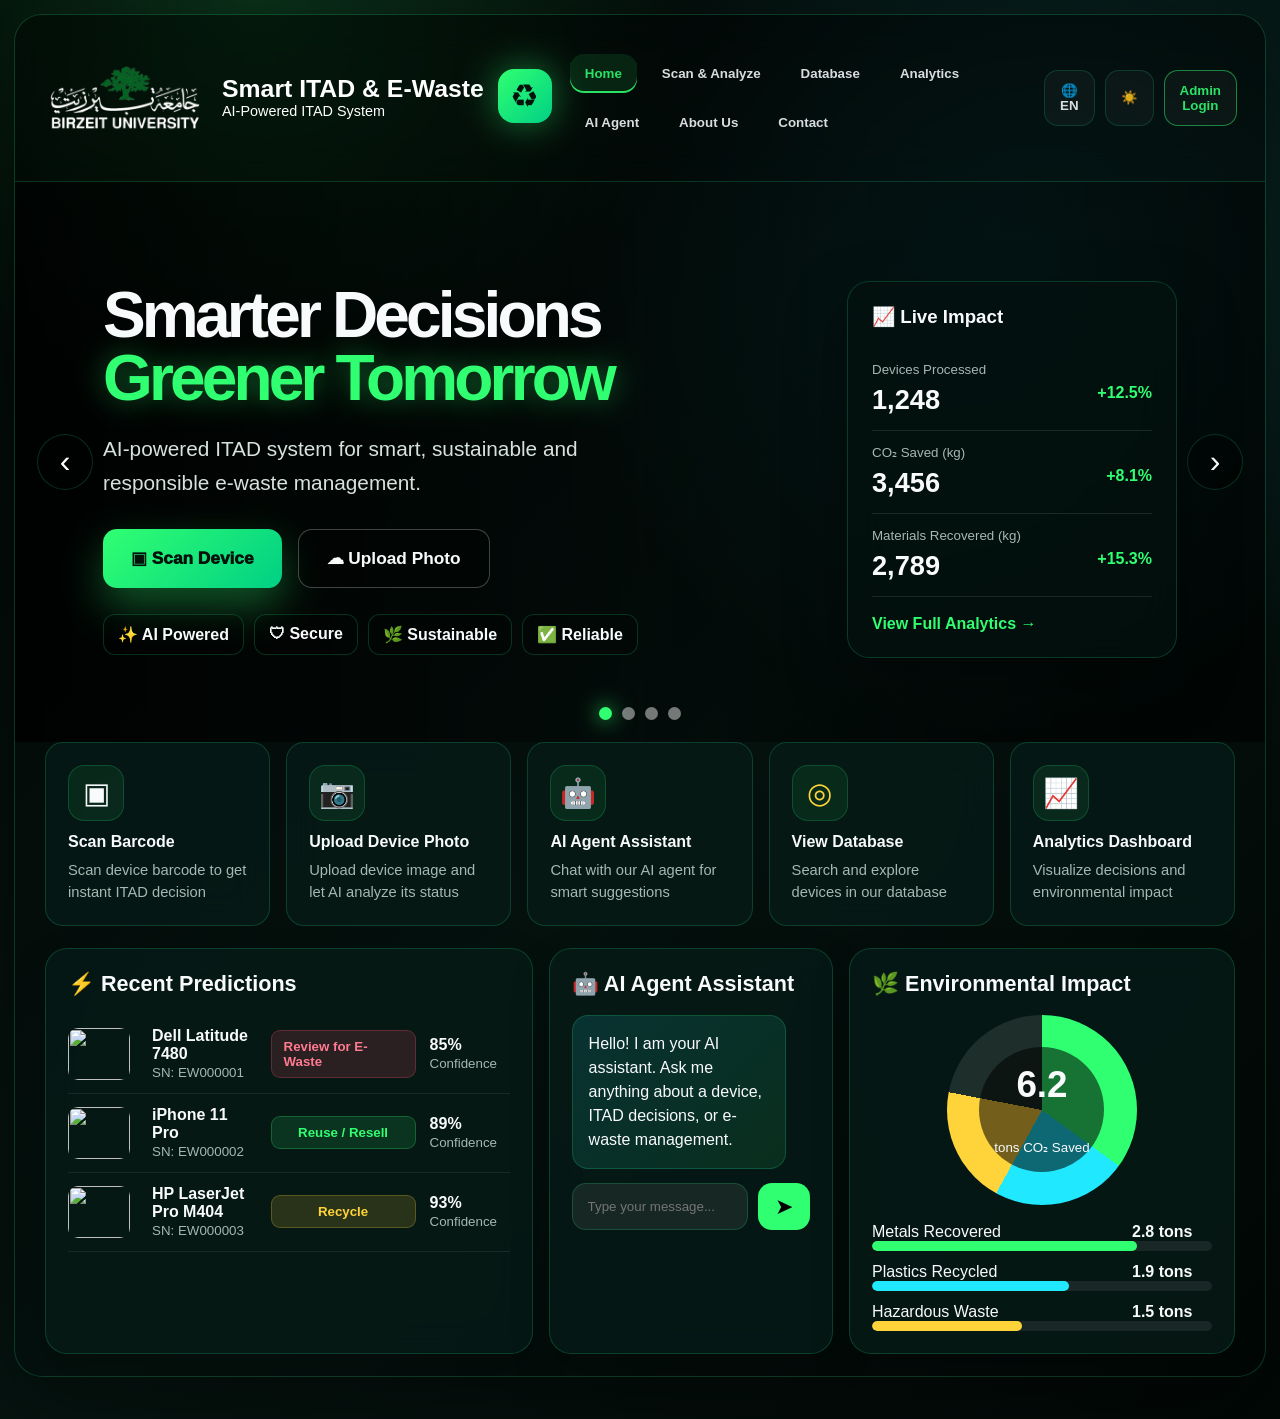
==== commit 122f3583: "Update index.html" ====
--- a/frontend/index.html
+++ b/frontend/index.html
@@ -4,7 +4,6 @@
 <meta charset="UTF-8">
 <meta name="viewport" content="width=device-width, initial-scale=1.0">
 <title>Smart E-Waste | AI ITAD System</title>
-<link rel="icon" href="data:,">
 <style>
 :root{
 --card:rgba(7,28,24,.78);--card2:rgba(10,38,33,.9);--border:rgba(42,255,150,.18);
@@ -19,8 +18,14 @@
 .shell{border:1px solid var(--border);border-radius:28px;overflow:hidden;background:rgba(0,0,0,.18);box-shadow:var(--shadow)}
 .navbar{min-height:88px;display:flex;align-items:center;justify-content:space-between;padding:14px 28px;background:rgba(0,0,0,.35);border-bottom:1px solid var(--border);backdrop-filter:blur(20px);gap:18px}
 body.light .navbar{background:rgba(255,255,255,.9)}
-.logo-wrap{display:flex;align-items:center;gap:14px}.logo{font-size:3rem;filter:drop-shadow(0 0 18px rgba(49,255,114,.6))}
-.logo-title h1{font-size:1.7rem}.logo-title span{color:var(--muted);font-size:.95rem}
+ .logo-wrap{display:flex;align-items:center;gap:14px;flex-shrink:0}
+.logo-title h1,.logo-title span{color:#ffffff!important}
+.bzu-logo{width:165px;max-width:165px;height:auto;object-fit:contain;background:transparent;border-radius:0;padding:0;box-shadow:none;display:block;transform:translateY(-12px)}
+.logo{font-size:3rem;filter:drop-shadow(0 0 18px rgba(49,255,114,.6))}
+.recycle-brand{width:54px;height:54px;min-width:54px;border-radius:16px;display:grid;place-items:center;background:linear-gradient(135deg,var(--green),var(--green2));color:#03130c;font-size:2rem;filter:drop-shadow(0 0 18px rgba(49,255,114,.45));transform:translateY(-2px)}
+.logo-title{text-align:left;min-width:190px}
+body[dir="rtl"] .logo-title{text-align:right}
+.logo-title h1{font-size:1.55rem;line-height:1.1}.logo-title span{color:var(--muted);font-size:.9rem}
 .nav-links{display:flex;gap:10px;align-items:center;flex-wrap:wrap}.nav-links button,.pill-btn{border:0;background:transparent;color:var(--text);opacity:.88;padding:12px 15px;border-radius:14px;font-weight:800;cursor:pointer;transition:.2s}
 .nav-links button:hover,.nav-links button.active{background:rgba(49,255,114,.12);color:var(--green);box-shadow:inset 0 -2px 0 var(--green)}
 .nav-actions{display:flex;gap:10px}.pill-btn{border:1px solid var(--border);background:rgba(255,255,255,.04)}.login-btn{color:var(--green);border-color:rgba(49,255,114,.55)}
@@ -46,18 +51,22 @@
 .pred-item{display:grid;grid-template-columns:70px 1fr 145px 80px;gap:14px;align-items:center;padding:12px 0;border-bottom:1px solid rgba(255,255,255,.08)}.pred-img{width:62px;height:52px;border-radius:10px;object-fit:cover}.decision-badge{display:inline-flex;justify-content:center;padding:8px 12px;border-radius:9px;font-weight:900;font-size:.83rem}.review{background:rgba(255,77,109,.15);color:#ff7b92;border:1px solid rgba(255,77,109,.26)}.reuse{background:rgba(49,255,114,.12);color:var(--green);border:1px solid rgba(49,255,114,.24)}.recycle{background:rgba(255,212,59,.14);color:var(--yellow);border:1px solid rgba(255,212,59,.24)}
 .ai-chat{min-height:210px;display:flex;flex-direction:column;gap:14px}.bubble{max-width:90%;background:linear-gradient(135deg,rgba(32,232,255,.13),rgba(49,255,114,.1));border:1px solid var(--border);padding:16px;border-radius:16px;line-height:1.5}.chat-input{margin-top:auto;display:flex;gap:10px}.chat-input input{flex:1}.send-btn{width:52px;border:0;border-radius:14px;background:var(--green);font-size:1.4rem;cursor:pointer}
 .ring{width:190px;height:190px;margin:auto;border-radius:50%;background:conic-gradient(var(--green) 0 35%,var(--cyan) 35% 58%,var(--yellow) 58% 78%,rgba(255,255,255,.1) 78% 100%);display:grid;place-items:center}.ring-inner{width:125px;height:125px;border-radius:50%;background:rgba(0,0,0,.55);display:grid;place-items:center;text-align:center}.bars{margin-top:18px;display:grid;gap:12px}.bar-row{display:grid;grid-template-columns:1fr 80px;gap:12px}.bar-track{height:10px;background:rgba(255,255,255,.08);border-radius:99px;overflow:hidden}.bar-fill{height:100%;background:var(--green);border-radius:99px}
-.content{padding:34px}.page-grid{display:grid;grid-template-columns:.9fr 1.1fr;gap:20px}.form-grid{display:grid;gap:16px}label{font-weight:900;color:var(--muted);display:block;margin-bottom:8px}input,select,textarea{width:100%;border:1px solid var(--border);background:rgba(255,255,255,.07);color:var(--text);padding:15px;border-radius:14px;outline:0}select option{background:#0b241d;color:#f8fafc}body.light input,body.light select,body.light textarea{background:rgba(255,255,255,.75)}body.light select option{background:#ffffff;color:#07130f}
-.result-box{min-height:420px;display:grid;place-items:center;border:1px dashed var(--border);border-radius:20px;background:rgba(255,255,255,.035)}.big-result{text-align:center}.big-result .icon{font-size:4rem;margin-bottom:14px}.result-detail{display:none;width:100%}.result-detail.show{display:block}.result-pill{display:inline-flex;padding:16px 22px;border-radius:999px;font-size:1.35rem;font-weight:950;margin-bottom:18px}.result-grid{display:grid;grid-template-columns:repeat(2,1fr);gap:14px}.info{background:var(--card2);border:1px solid var(--border);border-radius:16px;padding:16px}.info small{display:block;color:var(--muted);font-weight:900;margin-bottom:6px}.info.explain{grid-column:1/-1}.components-list{grid-column:1/-1;background:var(--card2);border:1px solid var(--border);border-radius:16px;padding:16px}.components-list ul{margin:8px 0 0 20px;color:var(--text);line-height:1.7}.components-list small{display:block;color:var(--muted);font-weight:900;margin-bottom:6px}
+.content{padding:34px}.page-grid{display:grid;grid-template-columns:.9fr 1.1fr;gap:20px}.form-grid{display:grid;gap:16px}label{font-weight:900;color:var(--muted);display:block;margin-bottom:8px}input,select,textarea{width:100%;border:1px solid var(--border);background:rgba(255,255,255,.07);color:var(--text);padding:15px;border-radius:14px;outline:0}body.light input,body.light select,body.light textarea{background:rgba(255,255,255,.75)}
+.result-box{min-height:420px;display:grid;place-items:center;border:1px dashed var(--border);border-radius:20px;background:rgba(255,255,255,.035)}.big-result{text-align:center}.big-result .icon{font-size:4rem;margin-bottom:14px}.result-detail{display:none;width:100%}.result-detail.show{display:block}.result-pill{display:inline-flex;padding:16px 22px;border-radius:999px;font-size:1.35rem;font-weight:950;margin-bottom:18px}.result-grid{display:grid;grid-template-columns:repeat(2,1fr);gap:14px}.info{background:var(--card2);border:1px solid var(--border);border-radius:16px;padding:16px}.info small{display:block;color:var(--muted);font-weight:900;margin-bottom:6px}.info.explain{grid-column:1/-1}
 table{width:100%;border-collapse:collapse}th,td{padding:14px;border-bottom:1px solid rgba(255,255,255,.08);text-align:left}th{color:var(--muted);background:rgba(255,255,255,.04)}body[dir=rtl] th,body[dir=rtl] td{text-align:right}
 .modal-backdrop{position:fixed;inset:0;background:rgba(0,0,0,.72);display:none;align-items:center;justify-content:center;z-index:1000;padding:20px}.modal{width:min(470px,100%);border:1px solid var(--border);background:linear-gradient(145deg,rgba(4,25,20,.96),rgba(8,35,30,.92));border-radius:28px;padding:30px;box-shadow:0 35px 100px rgba(0,0,0,.65);position:relative;overflow:hidden}body.light .modal{background:white}.login-icon{width:70px;height:70px;border-radius:22px;display:grid;place-items:center;font-size:2rem;background:linear-gradient(135deg,var(--green),var(--green2));color:#03130c;margin-bottom:14px}.toast{position:fixed;bottom:22px;right:22px;background:var(--card2);border:1px solid var(--border);border-radius:16px;padding:14px 18px;display:none;z-index:1500}
-@media(max-width:1100px){.hero,.dashboard,.page-grid{grid-template-columns:1fr}.quick{grid-template-columns:repeat(2,1fr)}.navbar{height:auto;flex-direction:column;align-items:flex-start}.nav-links{flex-wrap:wrap}}
+@media(max-width:1100px){.hero,.dashboard,.page-grid{grid-template-columns:1fr}.quick{grid-template-columns:repeat(2,1fr)}.navbar{height:auto;flex-direction:column;align-items:flex-start}.nav-links{flex-wrap:wrap}.logo-wrap{width:100%;justify-content:center}.bzu-logo{width:145px;max-width:145px;transform:translateY(-8px)}.logo-title{text-align:center}.logo-title h1{font-size:1.35rem}.recycle-brand{width:46px;height:46px;min-width:46px;font-size:1.8rem}}
 @media(max-width:650px){.quick,.result-grid{grid-template-columns:1fr}.hero{padding:34px 26px}.dashboard,.quick,.content{padding-left:18px;padding-right:18px}.pred-item{grid-template-columns:60px 1fr}}
 </style>
 </head>
 <body>
 <div class="page"><div class="shell">
 <nav class="navbar">
-<div class="logo-wrap"><div class="logo">♻</div><div class="logo-title"><h1 data-i18n="brand">Smart E-Waste</h1><span data-i18n="subtitle">AI-Powered ITAD System</span></div></div>
+<div class="logo-wrap">
+<img src="[data-uri]" alt="Birzeit University Logo" class="bzu-logo">
+<div class="logo-title"><h1 data-i18n="brand">Smart ITAD &amp; E-Waste</h1><span data-i18n="subtitle">AI-Powered ITAD System</span></div>
+<div class="logo recycle-brand" title="Recycling Logo">♻</div>
+</div>
 <div class="nav-links">
 <button class="active" onclick="go(event,'home')" data-i18n="home">Home</button>
 <button onclick="go(event,'scan')" data-i18n="scan">Scan & Analyze</button>
@@ -90,23 +99,24 @@
 </div>
 </section>
 
-<section id="scan" class="section"><div class="content page-grid"><div class="panel"><h3 data-i18n="scanAnalyze">Scan & Analyze Device</h3><div class="form-grid"><label data-i18n="deviceType">Device Type</label><select id="deviceType"></select><label data-i18n="customDeviceName">Device Name / Model (Optional)</label><input type="text" id="customDeviceName" placeholder="Example: Dell Latitude 5420, Cisco Switch, HP LaserJet"><small style="color:var(--muted);line-height:1.5" data-i18n="customDeviceHint">If the device is not listed, type its name here. This will be sent to the AI model.</small><label data-i18n="age">Device Age (Years)</label><input type="number" id="deviceAge"><label data-i18n="price">Original Price ($)</label><input type="number" id="devicePrice"><label data-i18n="condition">Condition</label><select id="deviceCondition"></select><label data-i18n="photoUpload">Upload Device Photo</label><input type="file" id="photoInput" accept="image/*" onchange="previewPhoto()"><img id="photoPreview" style="display:none;width:100%;max-height:220px;object-fit:contain;border-radius:16px;border:1px solid var(--border);padding:8px"><button class="main-btn" onclick="analyzeDevice()" data-i18n="analyze">Analyze Device</button></div></div><div class="panel"><h3 data-i18n="predictionResult">Prediction Result</h3><div class="result-box"><div class="big-result" id="emptyResult"><div class="icon">🤖</div><h3 data-i18n="ready">Ready to analyze</h3><p data-i18n="readyText">Fill the device details and click Analyze Device.</p></div><div class="result-detail" id="resultDetail"><div id="resultPill" class="result-pill review">Review for E-Waste</div><div class="result-grid"><div class="info"><small data-i18n="currentValue">Estimated Current Value</small><b id="currentValue">$0.00</b></div><div class="info"><small data-i18n="repairRatio">Repair Cost Ratio</small><b id="repairRatio">0.00</b></div><div class="info"><small data-i18n="category">Detected Category</small><b id="category">-</b></div><div class="info"><small>Confidence Score</small><b id="confidenceScore">-</b></div><div class="info"><small data-i18n="model">Model</small><b>Random Forest ITAD</b></div><div class="info explain"><small data-i18n="explanation">Explanation</small><b id="explanation">-</b></div><div class="components-list"><small>Component Analysis</small><div id="componentsOutput">-</div></div><button class="main-btn" id="reportBtn" onclick="generateReport()" style="display:none;margin-top:16px;width:100%">📄 Generate ITAD Report</button></div></div></div></div></div></section>
+<section id="scan" class="section"><div class="content page-grid"><div class="panel"><h3 data-i18n="scanAnalyze">Scan & Analyze Device</h3><div class="form-grid"><label data-i18n="deviceType">Device Type</label><select id="deviceType"></select><label data-i18n="age">Device Age (Years)</label><input type="number" id="deviceAge"><label data-i18n="price">Original Price ($)</label><input type="number" id="devicePrice"><label data-i18n="condition">Condition</label><select id="deviceCondition"></select><label data-i18n="photoUpload">Upload Device Photo</label><input type="file" id="photoInput" accept="image/*" onchange="previewPhoto()"><img id="photoPreview" style="display:none;width:100%;max-height:220px;object-fit:contain;border-radius:16px;border:1px solid var(--border);padding:8px"><button class="main-btn" onclick="analyzeDevice()" data-i18n="analyze">Analyze Device</button></div></div><div class="panel"><h3 data-i18n="predictionResult">Prediction Result</h3><div class="result-box"><div class="big-result" id="emptyResult"><div class="icon">🤖</div><h3 data-i18n="ready">Ready to analyze</h3><p data-i18n="readyText">Fill the device details and click Analyze Device.</p></div><div class="result-detail" id="resultDetail"><div id="resultPill" class="result-pill review">Review for E-Waste</div><div class="result-grid"><div class="info"><small data-i18n="currentValue">Estimated Current Value</small><b id="currentValue">$0.00</b></div><div class="info"><small data-i18n="repairRatio">Repair Cost Ratio</small><b id="repairRatio">0.00</b></div><div class="info"><small data-i18n="category">Detected Category</small><b id="category">-</b></div><div class="info"><small data-i18n="model">Model</small><b>Random Forest ITAD</b></div><div class="info explain"><small data-i18n="explanation">Explanation</small><b id="explanation">-</b></div></div></div></div></div></div></section>
 <section id="database" class="section"><div class="content"><div class="panel"><h3 data-i18n="database">Database</h3><input id="search" onkeyup="filterTable()"><table><thead><tr><th data-i18n="barcode">Barcode</th><th data-i18n="device">Device</th><th data-i18n="type">Type</th><th data-i18n="tableAge">Age</th><th data-i18n="tablePrice">Price</th><th data-i18n="decision">Decision</th></tr></thead><tbody id="dbTable"></tbody></table></div></div></section>
 <section id="analytics" class="section"><div class="content dashboard" style="grid-template-columns:repeat(3,1fr)"><div class="panel"><h3 data-i18n="totalDevices">Total Devices</h3><b style="font-size:3rem;color:var(--green)">12,540</b><p style="color:var(--green)" data-i18n="thisMonth">+15.2% this month</p></div><div class="panel"><h3 data-i18n="co2Saved">CO₂ Saved</h3><b style="font-size:3rem;color:var(--green)">6.2</b><p data-i18n="tons">tons</p></div><div class="panel"><h3 data-i18n="accuracyRate">Accuracy Rate</h3><b style="font-size:3rem;color:var(--green)">87.9%</b><p data-i18n="rfModel">Random Forest Model</p></div></div></section>
-<section id="agent" class="section"><div class="content page-grid"><div class="panel"><h3 data-i18n="agentAssistant">AI Agent Assistant</h3><div id="agentChat" class="ai-chat"><div class="bubble" data-i18n="agentAsk">Ask me about e-waste, device decisions, or project features.</div></div><div class="chat-input" style="margin-top:16px"><input id="agentInput"><button class="send-btn" onclick="agentReplyFull()">➤</button></div></div><div class="panel"><h3 data-i18n="agentSuggestions">Agent Suggestions</h3><p style="color:var(--muted);line-height:1.8" data-i18n="agentSuggestionsText">Try asking: Why recycle old printers? What does ITAD mean? How does the model decide?</p></div></div></section>
+<section id="agent" class="section"><div class="content page-grid"><div class="panel"><h3 data-i18n="agentAssistant">AI Agent Assistant</h3><label for="agentSerial">Serial Number / Barcode (optional)</label><input id="agentSerial" placeholder="Example: 1201164-hue" style="margin-bottom:14px"><div id="agentChat" class="ai-chat"><div class="bubble" data-i18n="agentAsk">Ask me about e-waste, device decisions, or project features.</div></div><div class="chat-input" style="margin-top:16px"><input id="agentInput" placeholder="Ask the AI advisor..."><button id="agentSendBtn" class="send-btn" onclick="agentReplyFull()">➤</button></div></div><div class="panel"><h3 data-i18n="agentSuggestions">Agent Suggestions</h3><p style="color:var(--muted);line-height:1.8" data-i18n="agentSuggestionsText">Try asking: Why recycle old printers? What does ITAD mean? How does the model decide?</p><div class="info" style="margin-top:18px"><small>Database-grounded advice</small><b id="agentDeviceStatus">No device selected</b></div></div></div></section>
 <section id="about" class="section"><div class="content panel"><h3 data-i18n="about">About Us</h3><p style="color:var(--muted);line-height:1.9" data-i18n="aboutText">Smart E-Waste is a graduation project focused on using AI and cloud services to support sustainable IT asset disposition decisions.</p></div></section>
 <section id="contact" class="section"><div class="content panel"><h3 data-i18n="contact">Contact</h3><p style="color:var(--muted)" data-i18n="contactText">Birzeit University | Computer Systems Engineering | Graduation Project</p></div></section>
 </div></div>
 <div class="modal-backdrop" id="loginModal"><div class="modal"><div class="login-icon">🔐</div><h2 data-i18n="adminLogin">Admin Login</h2><p style="color:var(--muted);margin:12px 0 18px;line-height:1.6" data-i18n="loginText">Access dashboard controls and content management.</p><label data-i18n="username">Username</label><input id="adminUser"><br><br><label data-i18n="password">Password</label><input id="adminPass" type="password"><br><br><button class="main-btn" onclick="adminLogin()" data-i18n="login">Login</button><button class="secondary-btn" onclick="closeLogin()" data-i18n="cancel">Cancel</button><p style="color:var(--muted);margin-top:14px" data-i18n="demoLogin">Demo: admin / 1234</p></div></div>
 <div class="toast" id="toast"></div>
 <script>
-const API_URL="https://ewaste-itad-api-hufud9ada8crcrhm.israelcentral-01.azurewebsites.net/predict";
+const API_BASE_URL="https://ewaste-itad-api-hufud9ada8crcrhm.israelcentral-01.azurewebsites.net";
+const API_URL=`${API_BASE_URL}/predict`;
+const ADVISOR_URL=`${API_BASE_URL}/advisor`;
 let lang="en",heroIndex=0;
-let lastAnalysis=null;
 const heroImages=["https://images.unsplash.com/photo-1532601224476-15c79f2f7a51?auto=format&fit=crop&w=1800&q=85","https://images.unsplash.com/photo-1516321318423-f06f85e504b3?auto=format&fit=crop&w=1800&q=85","https://images.unsplash.com/photo-1451187580459-43490279c0fa?auto=format&fit=crop&w=1800&q=85","https://images.unsplash.com/photo-1611284446314-60a58ac0deb9?auto=format&fit=crop&w=1800&q=85"];
 const dict={
-en:{brand:"Smart E-Waste",subtitle:"AI-Powered ITAD System",home:"Home",scan:"Scan & Analyze",database:"Database",analytics:"Analytics",agent:"AI Agent",about:"About Us",contact:"Contact",adminLogin:"Admin Login",hero1:"Smarter Decisions",hero2:"Greener Tomorrow",heroText:"AI-powered ITAD system for smart, sustainable and responsible e-waste management.",scanDevice:"▣ Scan Device",uploadPhoto:"☁ Upload Photo",tagAI:"✨ AI Powered",tagSecure:"🛡 Secure",tagSustainable:"🌿 Sustainable",tagReliable:"✅ Reliable",liveImpact:"Live Impact",devicesProcessed:"Devices Processed",co2:"CO₂ Saved (kg)",materials:"Materials Recovered (kg)",viewAnalytics:"View Full Analytics →",scanBarcode:"Scan Barcode",scanBarcodeText:"Scan device barcode to get instant ITAD decision",uploadDevicePhoto:"Upload Device Photo",uploadPhotoText:"Upload device image and let AI analyze its status",agentAssistant:"AI Agent Assistant",agentAssistantText:"Chat with our AI agent for smart suggestions",viewDatabase:"View Database",databaseText:"Search and explore devices in our database",analyticsDashboard:"Analytics Dashboard",analyticsText:"Visualize decisions and environmental impact",recentPredictions:"Recent Predictions",agentIntro:"Hello! I am your AI assistant. Ask me anything about a device, ITAD decisions, or e-waste management.",environmentalImpact:"Environmental Impact",tonsCO2:"tons CO₂ Saved",metals:"Metals Recovered",plastics:"Plastics Recycled",hazard:"Hazardous Waste",scanAnalyze:"Scan & Analyze Device",deviceType:"Device Type",customDeviceName:"Device Name / Model (Optional)",customDeviceHint:"If the device is not listed, type its name here. This will be sent to the AI model.",age:"Device Age (Years)",price:"Original Price ($)",condition:"Condition",photoUpload:"Upload Device Photo",analyze:"Analyze Device",predictionResult:"Prediction Result",ready:"Ready to analyze",readyText:"Fill the device details and click Analyze Device.",currentValue:"Estimated Current Value",repairRatio:"Repair Cost Ratio",category:"Detected Category",model:"Model",explanation:"Explanation",barcode:"Barcode",device:"Device",type:"Type",tableAge:"Age",tablePrice:"Price",decision:"Decision",totalDevices:"Total Devices",thisMonth:"+15.2% this month",co2Saved:"CO₂ Saved",tons:"tons",accuracyRate:"Accuracy Rate",rfModel:"Random Forest Model",agentAsk:"Ask me about e-waste, device decisions, or project features.",agentSuggestions:"Agent Suggestions",agentSuggestionsText:"Try asking: Why recycle old printers? What does ITAD mean? How does the model decide?",aboutText:"Smart E-Waste is a graduation project focused on using AI and cloud services to support sustainable IT asset disposition decisions.",contactText:"Birzeit University | Computer Systems Engineering | Graduation Project",loginText:"Access dashboard controls and content management.",username:"Username",password:"Password",login:"Login",cancel:"Cancel",demoLogin:"Demo: admin / 1234"},
-ar:{brand:"النفايات الإلكترونية الذكية",subtitle:"نظام ITAD مدعوم بالذكاء الاصطناعي",home:"الرئيسية",scan:"مسح وتحليل",database:"قاعدة البيانات",analytics:"التحليلات",agent:"وكيل الذكاء",about:"من نحن",contact:"تواصل معنا",adminLogin:"دخول المسؤول",hero1:"قرارات أذكى",hero2:"غد أكثر خضارًا",heroText:"نظام ITAD مدعوم بالذكاء الاصطناعي لإدارة النفايات الإلكترونية بطريقة ذكية ومستدامة ومسؤولة.",scanDevice:"▣ مسح الجهاز",uploadPhoto:"☁ رفع صورة",tagAI:"✨ مدعوم بالذكاء",tagSecure:"🛡 آمن",tagSustainable:"🌿 مستدام",tagReliable:"✅ موثوق",liveImpact:"الأثر المباشر",devicesProcessed:"الأجهزة المعالجة",co2:"ثاني أكسيد الكربون الموفر (كغ)",materials:"المواد المسترجعة (كغ)",viewAnalytics:"عرض التحليلات →",scanBarcode:"مسح الباركود",scanBarcodeText:"امسح باركود الجهاز للحصول على قرار ITAD فوري",uploadDevicePhoto:"رفع صورة الجهاز",uploadPhotoText:"ارفع صورة الجهاز ودع الذكاء الاصطناعي يحلل حالته",agentAssistant:"مساعد الذكاء الاصطناعي",agentAssistantText:"تحدث مع مساعد الذكاء للحصول على اقتراحات ذكية",viewDatabase:"عرض قاعدة البيانات",databaseText:"ابحث واستكشف الأجهزة في قاعدة البيانات",analyticsDashboard:"لوحة التحليلات",analyticsText:"اعرض القرارات والأثر البيئي",recentPredictions:"آخر التنبؤات",agentIntro:"مرحبًا! أنا مساعدك الذكي. اسألني عن الأجهزة أو قرارات ITAD أو إدارة النفايات الإلكترونية.",environmentalImpact:"الأثر البيئي",tonsCO2:"أطنان من CO₂ تم توفيرها",metals:"المعادن المسترجعة",plastics:"البلاستيك المعاد تدويره",hazard:"النفايات الخطرة",scanAnalyze:"مسح وتحليل الجهاز",deviceType:"نوع الجهاز",customDeviceName:"اسم / موديل الجهاز (اختياري)",customDeviceHint:"إذا لم يكن الجهاز موجودًا في القائمة، اكتب اسمه هنا وسيتم إرساله للنموذج.",age:"عمر الجهاز بالسنوات",price:"السعر الأصلي بالدولار",condition:"حالة الجهاز",photoUpload:"رفع صورة الجهاز",analyze:"تحليل الجهاز",predictionResult:"نتيجة التنبؤ",ready:"جاهز للتحليل",readyText:"املأ بيانات الجهاز ثم اضغط تحليل الجهاز.",currentValue:"القيمة الحالية المقدرة",repairRatio:"نسبة تكلفة الإصلاح",category:"الفئة المكتشفة",model:"النموذج",explanation:"التفسير",barcode:"الباركود",device:"الجهاز",type:"النوع",tableAge:"العمر",tablePrice:"السعر",decision:"القرار",totalDevices:"إجمالي الأجهزة",thisMonth:"+15.2% هذا الشهر",co2Saved:"CO₂ موفر",tons:"أطنان",accuracyRate:"نسبة الدقة",rfModel:"نموذج Random Forest",agentAsk:"اسألني عن النفايات الإلكترونية أو قرارات الأجهزة أو ميزات المشروع.",agentSuggestions:"اقتراحات المساعد",agentSuggestionsText:"جرب السؤال: لماذا نعيد تدوير الطابعات القديمة؟ ما معنى ITAD؟ كيف يتخذ النموذج القرار؟",aboutText:"النفايات الإلكترونية الذكية هو مشروع تخرج يستخدم الذكاء الاصطناعي والخدمات السحابية لدعم قرارات إدارة أصول تكنولوجيا المعلومات بشكل مستدام.",contactText:"جامعة بيرزيت | هندسة أنظمة الحاسوب | مشروع تخرج",loginText:"الدخول إلى أدوات التحكم وإدارة محتوى النظام.",username:"اسم المستخدم",password:"كلمة المرور",login:"دخول",cancel:"إلغاء",demoLogin:"تجريبي: admin / 1234"}
+en:{brand:"Smart ITAD & E-Waste",subtitle:"AI-Powered ITAD System",home:"Home",scan:"Scan & Analyze",database:"Database",analytics:"Analytics",agent:"AI Agent",about:"About Us",contact:"Contact",adminLogin:"Admin Login",hero1:"Smarter Decisions",hero2:"Greener Tomorrow",heroText:"AI-powered ITAD system for smart, sustainable and responsible e-waste management.",scanDevice:"▣ Scan Device",uploadPhoto:"☁ Upload Photo",tagAI:"✨ AI Powered",tagSecure:"🛡 Secure",tagSustainable:"🌿 Sustainable",tagReliable:"✅ Reliable",liveImpact:"Live Impact",devicesProcessed:"Devices Processed",co2:"CO₂ Saved (kg)",materials:"Materials Recovered (kg)",viewAnalytics:"View Full Analytics →",scanBarcode:"Scan Barcode",scanBarcodeText:"Scan device barcode to get instant ITAD decision",uploadDevicePhoto:"Upload Device Photo",uploadPhotoText:"Upload device image and let AI analyze its status",agentAssistant:"AI Agent Assistant",agentAssistantText:"Chat with our AI agent for smart suggestions",viewDatabase:"View Database",databaseText:"Search and explore devices in our database",analyticsDashboard:"Analytics Dashboard",analyticsText:"Visualize decisions and environmental impact",recentPredictions:"Recent Predictions",agentIntro:"Hello! I am your AI assistant. Ask me anything about a device, ITAD decisions, or e-waste management.",environmentalImpact:"Environmental Impact",tonsCO2:"tons CO₂ Saved",metals:"Metals Recovered",plastics:"Plastics Recycled",hazard:"Hazardous Waste",scanAnalyze:"Scan & Analyze Device",deviceType:"Device Type",age:"Device Age (Years)",price:"Original Price ($)",condition:"Condition",photoUpload:"Upload Device Photo",analyze:"Analyze Device",predictionResult:"Prediction Result",ready:"Ready to analyze",readyText:"Fill the device details and click Analyze Device.",currentValue:"Estimated Current Value",repairRatio:"Repair Cost Ratio",category:"Detected Category",model:"Model",explanation:"Explanation",barcode:"Barcode",device:"Device",type:"Type",tableAge:"Age",tablePrice:"Price",decision:"Decision",totalDevices:"Total Devices",thisMonth:"+15.2% this month",co2Saved:"CO₂ Saved",tons:"tons",accuracyRate:"Accuracy Rate",rfModel:"Random Forest Model",agentAsk:"Ask me about e-waste, device decisions, or project features.",agentSuggestions:"Agent Suggestions",agentSuggestionsText:"Try asking: Why recycle old printers? What does ITAD mean? How does the model decide?",aboutText:"Smart E-Waste is a graduation project focused on using AI and cloud services to support sustainable IT asset disposition decisions.",contactText:"Birzeit University | Computer Systems Engineering | Graduation Project",loginText:"Access dashboard controls and content management.",username:"Username",password:"Password",login:"Login",cancel:"Cancel",demoLogin:"Demo: admin / 1234"},
+ar:{brand:"نظام ITAD والنفايات الإلكترونية",subtitle:"مدعوم بالذكاء الاصطناعي",home:"الرئيسية",scan:"مسح وتحليل",database:"قاعدة البيانات",analytics:"التحليلات",agent:"وكيل الذكاء",about:"من نحن",contact:"تواصل معنا",adminLogin:"دخول المسؤول",hero1:"قرارات أذكى",hero2:"غد أكثر خضارًا",heroText:"نظام ITAD مدعوم بالذكاء الاصطناعي لإدارة النفايات الإلكترونية بطريقة ذكية ومستدامة ومسؤولة.",scanDevice:"▣ مسح الجهاز",uploadPhoto:"☁ رفع صورة",tagAI:"✨ مدعوم بالذكاء",tagSecure:"🛡 آمن",tagSustainable:"🌿 مستدام",tagReliable:"✅ موثوق",liveImpact:"الأثر المباشر",devicesProcessed:"الأجهزة المعالجة",co2:"ثاني أكسيد الكربون الموفر (كغ)",materials:"المواد المسترجعة (كغ)",viewAnalytics:"عرض التحليلات →",scanBarcode:"مسح الباركود",scanBarcodeText:"امسح باركود الجهاز للحصول على قرار ITAD فوري",uploadDevicePhoto:"رفع صورة الجهاز",uploadPhotoText:"ارفع صورة الجهاز ودع الذكاء الاصطناعي يحلل حالته",agentAssistant:"مساعد الذكاء الاصطناعي",agentAssistantText:"تحدث مع مساعد الذكاء للحصول على اقتراحات ذكية",viewDatabase:"عرض قاعدة البيانات",databaseText:"ابحث واستكشف الأجهزة في قاعدة البيانات",analyticsDashboard:"لوحة التحليلات",analyticsText:"اعرض القرارات والأثر البيئي",recentPredictions:"آخر التنبؤات",agentIntro:"مرحبًا! أنا مساعدك الذكي. اسألني عن الأجهزة أو قرارات ITAD أو إدارة النفايات الإلكترونية.",environmentalImpact:"الأثر البيئي",tonsCO2:"أطنان من CO₂ تم توفيرها",metals:"المعادن المسترجعة",plastics:"البلاستيك المعاد تدويره",hazard:"النفايات الخطرة",scanAnalyze:"مسح وتحليل الجهاز",deviceType:"نوع الجهاز",age:"عمر الجهاز بالسنوات",price:"السعر الأصلي بالدولار",condition:"حالة الجهاز",photoUpload:"رفع صورة الجهاز",analyze:"تحليل الجهاز",predictionResult:"نتيجة التنبؤ",ready:"جاهز للتحليل",readyText:"املأ بيانات الجهاز ثم اضغط تحليل الجهاز.",currentValue:"القيمة الحالية المقدرة",repairRatio:"نسبة تكلفة الإصلاح",category:"الفئة المكتشفة",model:"النموذج",explanation:"التفسير",barcode:"الباركود",device:"الجهاز",type:"النوع",tableAge:"العمر",tablePrice:"السعر",decision:"القرار",totalDevices:"إجمالي الأجهزة",thisMonth:"+15.2% هذا الشهر",co2Saved:"CO₂ موفر",tons:"أطنان",accuracyRate:"نسبة الدقة",rfModel:"نموذج Random Forest",agentAsk:"اسألني عن النفايات الإلكترونية أو قرارات الأجهزة أو ميزات المشروع.",agentSuggestions:"اقتراحات المساعد",agentSuggestionsText:"جرب السؤال: لماذا نعيد تدوير الطابعات القديمة؟ ما معنى ITAD؟ كيف يتخذ النموذج القرار؟",aboutText:"النفايات الإلكترونية الذكية هو مشروع تخرج يستخدم الذكاء الاصطناعي والخدمات السحابية لدعم قرارات إدارة أصول تكنولوجيا المعلومات بشكل مستدام.",contactText:"جامعة بيرزيت | هندسة أنظمة الحاسوب | مشروع تخرج",loginText:"الدخول إلى أدوات التحكم وإدارة محتوى النظام.",username:"اسم المستخدم",password:"كلمة المرور",login:"دخول",cancel:"إلغاء",demoLogin:"تجريبي: admin / 1234"}
 };
 const options={en:{devices:["Select Device...","Laptop","Desktop Computer","Printer","Monitor","Router","Server","Scanner","Projector"],conditions:["Select Condition...","Excellent","Good","Fair","Poor","Damage"]},ar:{devices:["اختر الجهاز...","لابتوب","كمبيوتر مكتبي","طابعة","شاشة","راوتر","سيرفر","ماسح ضوئي","بروجكتور"],conditions:["اختر الحالة...","ممتازة","جيدة","متوسطة","سيئة","تالفة"]}};
 const apiMap={"لابتوب":"Laptop","كمبيوتر مكتبي":"Desktop Computer","طابعة":"Printer","شاشة":"Monitor","راوتر":"Router","سيرفر":"Server","ماسح ضوئي":"Scanner","بروجكتور":"Projector"};
@@ -119,7 +129,7 @@
  document.querySelectorAll("[data-i18n]").forEach(el=>{let k=el.dataset.i18n;if(dict[lang][k])el.innerHTML=dict[lang][k]});
  document.getElementById("homeAgentInput").placeholder=lang==="ar"?"اكتب رسالتك...":"Type your message...";
  document.getElementById("agentInput").placeholder=lang==="ar"?"اسأل شيئًا...":"Ask something...";
- document.getElementById("search").placeholder=lang==="ar"?"ابحث عن جهاز...":"Search devices...";document.getElementById("customDeviceName").placeholder=lang==="ar"?"مثال: Dell Latitude أو Cisco Switch أو HP LaserJet":"Example: Dell Latitude 5420, Cisco Switch, HP LaserJet";
+ document.getElementById("search").placeholder=lang==="ar"?"ابحث عن جهاز...":"Search devices...";
  document.getElementById("adminUser").placeholder=lang==="ar"?"admin":"admin";document.getElementById("adminPass").placeholder="1234";
  renderSelects();renderRecent();renderDB();
 }
@@ -144,76 +154,13 @@
 function filterTable(){const q=document.getElementById("search").value.toLowerCase();document.querySelectorAll("#dbTable tr").forEach(r=>r.style.display=r.textContent.toLowerCase().includes(q)?"":"none")}
 function previewPhoto(){const f=document.getElementById("photoInput").files[0];if(!f)return;const img=document.getElementById("photoPreview");img.src=URL.createObjectURL(f);img.style.display="block"}
 function decisionArabic(decision){const m={"Keep in Use":"إبقاء في الاستخدام","Maintenance Check":"فحص صيانة","Repair":"إصلاح","Review for E-Waste":"مراجعة كنفايات إلكترونية","Recycle / Dispose":"إعادة تدوير / التخلص"};return m[decision]||decision}
-function estimateConfidence(data, decision, age, price){
- const apiConfidence=data.confidence||data.confidence_score||data.probability;
- if(apiConfidence!==undefined&&apiConfidence!==null&&!isNaN(Number(apiConfidence))){
-   const v=Number(apiConfidence);
-   return v<=1?Math.round(v*100):Math.round(v);
- }
- const current=Number(data.current_value||0);
- const ratio=Number(data.repair_cost_ratio||0);
- let score=82;
- if(decision==="Keep in Use"){
-   if(current>price*0.45)score+=8;
-   if(ratio<0.5)score+=6;
-   if(age<=3)score+=4;
- }else if(String(decision).includes("Review")||String(decision).includes("Recycle")){
-   if(current<price*0.2)score+=8;
-   if(ratio>1)score+=7;
-   if(age>=6)score+=4;
- }else{
-   if(ratio>=0.4&&ratio<=1.2)score+=6;
- }
- score=Math.max(70,Math.min(98,score));
- return score;
-}
-async function analyzeDevice(){let selectedType=document.getElementById("deviceType").value,customName=document.getElementById("customDeviceName").value.trim(),age=parseFloat(document.getElementById("deviceAge").value),price=parseFloat(document.getElementById("devicePrice").value),cond=document.getElementById("deviceCondition").value;if((!selectedType&&!customName)||isNaN(age)||isNaN(price)||!cond){toast(lang==="ar"?"اكتب اسم الجهاز أو اختره من القائمة وأكمل باقي الحقول":"Type a device name or select one from the list, then fill the remaining fields");return}let type=customName||selectedType;let apiType=apiMap[type]||type;document.getElementById("emptyResult").style.display="none";document.getElementById("resultDetail").classList.add("show");const pill=document.getElementById("resultPill");pill.textContent=lang==="ar"?"جاري التحليل...":"Analyzing...";try{const res=await fetch(API_URL,{method:"POST",headers:{"Content-Type":"application/json"},body:JSON.stringify({item_name:apiType,price:price,item_age_years:age})});const data=await res.json();const decision=data.prediction||"Unknown";pill.textContent=lang==="ar"?decisionArabic(decision):decision;pill.className="result-pill "+(decision==="Keep in Use"?"reuse":decision.includes("Review")?"review":"recycle");document.getElementById("currentValue").textContent="$"+Number(data.current_value||0).toFixed(2);document.getElementById("repairRatio").textContent=Number(data.repair_cost_ratio||0).toFixed(2);document.getElementById("category").textContent=data.item_category||apiType;const confidence=estimateConfidence(data,decision,age,price);document.getElementById("confidenceScore").textContent=confidence+"%";document.getElementById("explanation").textContent=data.explanation || (lang==="ar"?"لا يوجد تفسير متاح":"No explanation available");
-const comp=data.components||{};
-const compLabels={valuable_components:lang==="ar"?"المكونات القيّمة":"Valuable Components",reusable_parts:lang==="ar"?"الأجزاء القابلة لإعادة الاستخدام":"Reusable Parts",recyclable_materials:lang==="ar"?"المواد القابلة للتدوير":"Recyclable Materials",hazardous_parts:lang==="ar"?"الأجزاء الخطرة":"Hazardous Parts"};
-document.getElementById("componentsOutput").innerHTML=Object.keys(compLabels).map(k=>`<b>${compLabels[k]}</b><ul>${(comp[k]&&comp[k].length?comp[k]:[lang==="ar"?"غير متوفر":"Not available"]).map(x=>`<li>${x}</li>`).join("")}</ul>`).join("");
-lastAnalysis={deviceType:apiType,age,price,condition:cond,decision,confidence,currentValue:Number(data.current_value||0),repairRatio:Number(data.repair_cost_ratio||0),category:data.item_category||apiType,explanation:data.explanation || (lang==="ar"?"لا يوجد تفسير متاح":"No explanation available"),components:comp};
-document.getElementById("reportBtn").style.display="block";recent.unshift({barcode:"EWNEW",deviceEn:apiType,deviceAr:type,typeEn:apiType,typeAr:type,age,price,decisionEn:decision,decisionAr:decisionArabic(decision)});recent=recent.slice(0,3);renderRecent()}catch(e){pill.textContent=lang==="ar"?"فشل الاتصال":"API Failed";toast(lang==="ar"?"فشل الاتصال بالواجهة":"API connection failed")}}
-function agentReply(){toast(lang==="ar"?"المساعد: هذا النظام يقترح قرارات ITAD مستدامة.":"AI Agent: This system recommends sustainable ITAD decisions.")}
-function agentReplyFull(){const input=document.getElementById("agentInput").value;const chat=document.getElementById("agentChat");chat.innerHTML+=`<div class="bubble" style="margin-left:auto;background:rgba(49,255,114,.12)">${input}</div><div class="bubble">${lang==="ar"?"العمر والضمان ونسبة الإصلاح تؤثر بقوة على قرار ITAD النهائي.":"Device age, warranty and repair ratio strongly affect the final ITAD decision."}</div>`;document.getElementById("agentInput").value=""}
-
-function reportList(title, arr){
- const items=(arr&&arr.length?arr:["Not available"]).map(x=>`<li>${x}</li>`).join("");
- return `<h3>${title}</h3><ul>${items}</ul>`;
-}
-function generateReport(){
- if(!lastAnalysis){toast(lang==="ar"?"حلل جهازًا أولًا":"Analyze a device first");return}
- const c=lastAnalysis.components||{};
- const reportHTML=`
-<!DOCTYPE html><html><head><title>Smart E-Waste ITAD Report</title><style>
-body{font-family:Arial,sans-serif;color:#0f172a;padding:34px;line-height:1.55} .header{border-bottom:4px solid #16a34a;padding-bottom:16px;margin-bottom:22px} h1{color:#16a34a;margin:0} .subtitle{color:#475569}.grid{display:grid;grid-template-columns:1fr 1fr;gap:12px;margin:18px 0}.card{border:1px solid #cbd5e1;border-radius:12px;padding:14px;background:#f8fafc}.decision{display:inline-block;background:#dcfce7;color:#166534;border:1px solid #86efac;border-radius:999px;padding:10px 16px;font-weight:800}.section{margin-top:22px} h2{color:#14532d;border-bottom:1px solid #d1d5db;padding-bottom:6px} h3{margin-bottom:6px;color:#166534} ul{margin-top:6px}.footer{margin-top:30px;font-size:12px;color:#64748b;border-top:1px solid #e2e8f0;padding-top:12px}@media print{button{display:none} body{padding:18px}}
-</style></head><body>
-<div class="header"><h1>♻ Smart E-Waste ITAD Assessment Report</h1><div class="subtitle">AI-Powered IT Asset Disposition and E-Waste Management System</div></div>
-<h2>Recommendation</h2><div class="decision">${lastAnalysis.decision}</div>
-<div class="grid">
- <div class="card"><b>Device Type</b><br>${lastAnalysis.deviceType}</div>
- <div class="card"><b>Condition</b><br>${lastAnalysis.condition}</div>
- <div class="card"><b>Device Age</b><br>${lastAnalysis.age} years</div>
- <div class="card"><b>Original Price</b><br>$${Number(lastAnalysis.price).toFixed(2)}</div>
- <div class="card"><b>Estimated Current Value</b><br>$${Number(lastAnalysis.currentValue).toFixed(2)}</div>
- <div class="card"><b>Repair Cost Ratio</b><br>${Number(lastAnalysis.repairRatio).toFixed(2)}</div>
- <div class="card"><b>Detected Category</b><br>${lastAnalysis.category}</div>
- <div class="card"><b>Confidence Score</b><br>${lastAnalysis.confidence}%</div>
- <div class="card"><b>Model</b><br>Random Forest ITAD</div>
-</div>
-<div class="section"><h2>Explanation</h2><p>${lastAnalysis.explanation}</p></div>
-<div class="section"><h2>Component Analysis</h2>
-${reportList("Valuable Components",c.valuable_components)}
-${reportList("Reusable Parts",c.reusable_parts)}
-${reportList("Recyclable Materials",c.recyclable_materials)}
-${reportList("Hazardous Parts",c.hazardous_parts)}
-</div>
-<div class="footer">Generated by Smart E-Waste Graduation Project | Azure Static Web Apps + Flask API + Random Forest Model</div>
-<script>window.onload=()=>setTimeout(()=>window.print(),400)<\/script>
-</body></html>`;
- const w=window.open("","_blank");
- w.document.open();w.document.write(reportHTML);w.document.close();
-}
-
+async function analyzeDevice(){let type=document.getElementById("deviceType").value,age=parseFloat(document.getElementById("deviceAge").value),price=parseFloat(document.getElementById("devicePrice").value),cond=document.getElementById("deviceCondition").value;if(!type||isNaN(age)||isNaN(price)||!cond){toast(lang==="ar"?"املأ جميع الحقول":"Fill all fields");return}let apiType=apiMap[type]||type;document.getElementById("emptyResult").style.display="none";document.getElementById("resultDetail").classList.add("show");const pill=document.getElementById("resultPill");pill.textContent=lang==="ar"?"جاري التحليل...":"Analyzing...";try{const res=await fetch(API_URL,{method:"POST",headers:{"Content-Type":"application/json"},body:JSON.stringify({item_name:apiType,price:price,item_age_years:age})});const data=await res.json();const decision=data.prediction||"Unknown";pill.textContent=lang==="ar"?decisionArabic(decision):decision;pill.className="result-pill "+(decision==="Keep in Use"?"reuse":decision.includes("Review")?"review":"recycle");document.getElementById("currentValue").textContent="$"+Number(data.current_value||0).toFixed(2);document.getElementById("repairRatio").textContent=Number(data.repair_cost_ratio||0).toFixed(2);document.getElementById("category").textContent=data.item_category||apiType;document.getElementById("explanation").textContent=lang==="ar"?"حلل النموذج العمر والقيمة الحالية ومؤشرات الضمان ونسبة تكلفة الإصلاح لإنتاج قرار ITAD.":"AI model analyzed lifecycle, useful life, current value, warranty indicators and repair ratio to generate this ITAD decision.";recent.unshift({barcode:"EWNEW",deviceEn:apiType,deviceAr:type,typeEn:apiType,typeAr:type,age,price,decisionEn:decision,decisionAr:decisionArabic(decision)});recent=recent.slice(0,3);renderRecent()}catch(e){pill.textContent=lang==="ar"?"فشل الاتصال":"API Failed";toast(lang==="ar"?"فشل الاتصال بالواجهة":"API connection failed")}}
+function escapeHTML(value){const el=document.createElement("div");el.textContent=value??"";return el.innerHTML}
+function addAgentBubble(text,isUser=false){const chat=document.getElementById("agentChat");const div=document.createElement("div");div.className="bubble";if(isUser){div.style.marginLeft="auto";div.style.background="rgba(49,255,114,.12)"}div.innerHTML=escapeHTML(text).replace(/\n/g,"<br>");chat.appendChild(div);chat.scrollTop=chat.scrollHeight;return div}
+async function requestAdvisor(question,serial=""){const res=await fetch(ADVISOR_URL,{method:"POST",headers:{"Content-Type":"application/json"},body:JSON.stringify({question,serial_number:serial||null,language:lang})});const data=await res.json();if(!res.ok)throw new Error(data.error||"Advisor request failed");return data}
+async function agentReply(){const input=document.getElementById("homeAgentInput");const question=input.value.trim();if(!question){toast(lang==="ar"?"اكتب سؤالك أولاً":"Type your question first");return}input.value="";goName("agent");document.getElementById("agentInput").value=question;await agentReplyFull()}
+async function agentReplyFull(){const input=document.getElementById("agentInput");const serial=document.getElementById("agentSerial").value.trim();const question=input.value.trim();const btn=document.getElementById("agentSendBtn");if(!question){toast(lang==="ar"?"اكتب سؤالك أولاً":"Type your question first");return}addAgentBubble(question,true);input.value="";btn.disabled=true;const loading=addAgentBubble(lang==="ar"?"جاري تحليل بيانات الجهاز...":"Analyzing device data...");try{const data=await requestAdvisor(question,serial);loading.innerHTML=escapeHTML(data.answer).replace(/\n/g,"<br>");const status=document.getElementById("agentDeviceStatus");status.textContent=data.device_found?(lang==="ar"?`تم العثور على الجهاز: ${data.device.item_name}`:`Device found: ${data.device.item_name}`):(lang==="ar"?"لم يتم العثور على جهاز؛ تم تقديم نصيحة عامة":"No device found; general advice provided");}catch(e){loading.textContent=lang==="ar"?"تعذر الاتصال بالمستشار حالياً.":"Could not connect to the advisor right now.";toast(e.message)}finally{btn.disabled=false}}
+document.addEventListener("keydown",e=>{if(e.key==="Enter"&&!e.shiftKey&&document.activeElement?.id==="agentInput"){e.preventDefault();agentReplyFull()}if(e.key==="Enter"&&!e.shiftKey&&document.activeElement?.id==="homeAgentInput"){e.preventDefault();agentReply()}})
 function init(){if(localStorage.getItem("theme")==="light")document.body.classList.add("light");lang=localStorage.getItem("lang")||"en";document.getElementById("themeBtn").textContent=document.body.classList.contains("light")?"🌙":"☀️";setHero();renderDots();applyLang();setInterval(nextHero,6000)}
 init();
 </script>
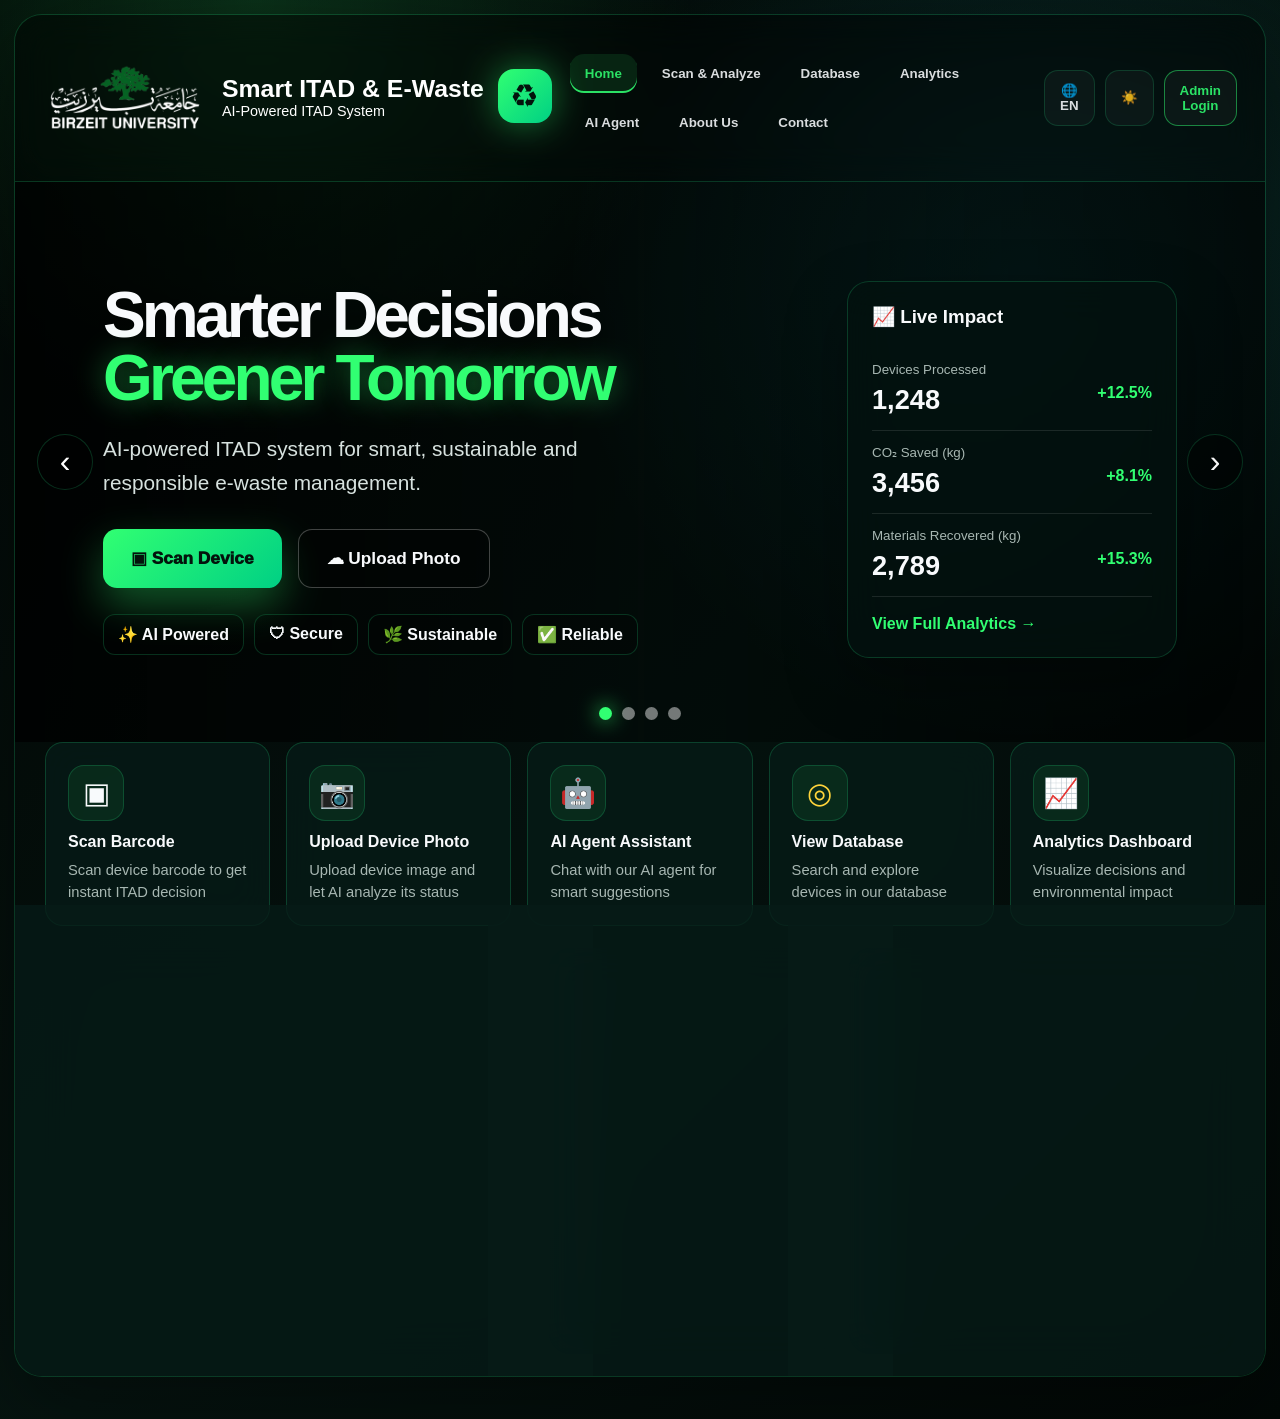
==== commit 61b0ef17: "Update index.html" ====
--- a/frontend/index.html
+++ b/frontend/index.html
@@ -49,7 +49,7 @@
 .quick{display:grid;grid-template-columns:repeat(5,1fr);gap:16px;padding:0 30px 22px}.quick-card{background:var(--card);border:1px solid var(--border);border-radius:18px;padding:22px;min-height:120px;cursor:pointer;transition:.22s;backdrop-filter:blur(18px)}.quick-card:hover{transform:translateY(-4px);box-shadow:0 18px 40px rgba(49,255,114,.12)}.quick-icon{width:56px;height:56px;border-radius:16px;display:grid;place-items:center;font-size:1.8rem;margin-bottom:12px;border:1px solid var(--border);background:rgba(49,255,114,.08)}.quick-card p{color:var(--muted);font-size:.92rem;line-height:1.5;margin-top:8px}
 .dashboard{display:grid;grid-template-columns:1.2fr .7fr .95fr;gap:16px;padding:0 30px 22px}.panel{background:var(--card);border:1px solid var(--border);border-radius:22px;padding:22px;backdrop-filter:blur(18px);box-shadow:0 18px 40px rgba(0,0,0,.18)}.panel h3{margin-bottom:18px;font-size:1.35rem}
 .pred-item{display:grid;grid-template-columns:70px 1fr 145px 80px;gap:14px;align-items:center;padding:12px 0;border-bottom:1px solid rgba(255,255,255,.08)}.pred-img{width:62px;height:52px;border-radius:10px;object-fit:cover}.decision-badge{display:inline-flex;justify-content:center;padding:8px 12px;border-radius:9px;font-weight:900;font-size:.83rem}.review{background:rgba(255,77,109,.15);color:#ff7b92;border:1px solid rgba(255,77,109,.26)}.reuse{background:rgba(49,255,114,.12);color:var(--green);border:1px solid rgba(49,255,114,.24)}.recycle{background:rgba(255,212,59,.14);color:var(--yellow);border:1px solid rgba(255,212,59,.24)}
-.ai-chat{min-height:210px;display:flex;flex-direction:column;gap:14px}.bubble{max-width:90%;background:linear-gradient(135deg,rgba(32,232,255,.13),rgba(49,255,114,.1));border:1px solid var(--border);padding:16px;border-radius:16px;line-height:1.5}.chat-input{margin-top:auto;display:flex;gap:10px}.chat-input input{flex:1}.send-btn{width:52px;border:0;border-radius:14px;background:var(--green);font-size:1.4rem;cursor:pointer}
+.ai-chat{min-height:210px;display:flex;flex-direction:column;gap:14px;max-height:520px;overflow-y:auto}.bubble{max-width:90%;white-space:pre-wrap;overflow-wrap:anywhere;background:linear-gradient(135deg,rgba(32,232,255,.13),rgba(49,255,114,.1));border:1px solid var(--border);padding:16px;border-radius:16px;line-height:1.5}.chat-input{margin-top:auto;display:flex;gap:10px}.chat-input input{flex:1}.send-btn{width:52px;border:0;border-radius:14px;background:var(--green);font-size:1.4rem;cursor:pointer}
 .ring{width:190px;height:190px;margin:auto;border-radius:50%;background:conic-gradient(var(--green) 0 35%,var(--cyan) 35% 58%,var(--yellow) 58% 78%,rgba(255,255,255,.1) 78% 100%);display:grid;place-items:center}.ring-inner{width:125px;height:125px;border-radius:50%;background:rgba(0,0,0,.55);display:grid;place-items:center;text-align:center}.bars{margin-top:18px;display:grid;gap:12px}.bar-row{display:grid;grid-template-columns:1fr 80px;gap:12px}.bar-track{height:10px;background:rgba(255,255,255,.08);border-radius:99px;overflow:hidden}.bar-fill{height:100%;background:var(--green);border-radius:99px}
 .content{padding:34px}.page-grid{display:grid;grid-template-columns:.9fr 1.1fr;gap:20px}.form-grid{display:grid;gap:16px}label{font-weight:900;color:var(--muted);display:block;margin-bottom:8px}input,select,textarea{width:100%;border:1px solid var(--border);background:rgba(255,255,255,.07);color:var(--text);padding:15px;border-radius:14px;outline:0}body.light input,body.light select,body.light textarea{background:rgba(255,255,255,.75)}
 .result-box{min-height:420px;display:grid;place-items:center;border:1px dashed var(--border);border-radius:20px;background:rgba(255,255,255,.035)}.big-result{text-align:center}.big-result .icon{font-size:4rem;margin-bottom:14px}.result-detail{display:none;width:100%}.result-detail.show{display:block}.result-pill{display:inline-flex;padding:16px 22px;border-radius:999px;font-size:1.35rem;font-weight:950;margin-bottom:18px}.result-grid{display:grid;grid-template-columns:repeat(2,1fr);gap:14px}.info{background:var(--card2);border:1px solid var(--border);border-radius:16px;padding:16px}.info small{display:block;color:var(--muted);font-weight:900;margin-bottom:6px}.info.explain{grid-column:1/-1}
@@ -99,7 +99,7 @@
 </div>
 </section>
 
-<section id="scan" class="section"><div class="content page-grid"><div class="panel"><h3 data-i18n="scanAnalyze">Scan & Analyze Device</h3><div class="form-grid"><label data-i18n="deviceType">Device Type</label><select id="deviceType"></select><label data-i18n="age">Device Age (Years)</label><input type="number" id="deviceAge"><label data-i18n="price">Original Price ($)</label><input type="number" id="devicePrice"><label data-i18n="condition">Condition</label><select id="deviceCondition"></select><label data-i18n="photoUpload">Upload Device Photo</label><input type="file" id="photoInput" accept="image/*" onchange="previewPhoto()"><img id="photoPreview" style="display:none;width:100%;max-height:220px;object-fit:contain;border-radius:16px;border:1px solid var(--border);padding:8px"><button class="main-btn" onclick="analyzeDevice()" data-i18n="analyze">Analyze Device</button></div></div><div class="panel"><h3 data-i18n="predictionResult">Prediction Result</h3><div class="result-box"><div class="big-result" id="emptyResult"><div class="icon">🤖</div><h3 data-i18n="ready">Ready to analyze</h3><p data-i18n="readyText">Fill the device details and click Analyze Device.</p></div><div class="result-detail" id="resultDetail"><div id="resultPill" class="result-pill review">Review for E-Waste</div><div class="result-grid"><div class="info"><small data-i18n="currentValue">Estimated Current Value</small><b id="currentValue">$0.00</b></div><div class="info"><small data-i18n="repairRatio">Repair Cost Ratio</small><b id="repairRatio">0.00</b></div><div class="info"><small data-i18n="category">Detected Category</small><b id="category">-</b></div><div class="info"><small data-i18n="model">Model</small><b>Random Forest ITAD</b></div><div class="info explain"><small data-i18n="explanation">Explanation</small><b id="explanation">-</b></div></div></div></div></div></div></section>
+<section id="scan" class="section"><div class="content page-grid"><div class="panel"><h3 data-i18n="scanAnalyze">Scan & Analyze Device</h3><div class="form-grid"><label id="serialLabel">Serial Number / Barcode</label><div style="display:grid;grid-template-columns:1fr auto;gap:10px"><input id="deviceSerial" type="text" placeholder="Enter serial number or scan barcode"><button class="secondary-btn" type="button" onclick="loadDeviceBySerial()" id="loadSerialBtn" style="padding:12px 18px">Load Device</button></div><small id="serialStatus" style="color:var(--muted);margin-top:-8px"></small><label data-i18n="deviceType">Device Type</label><select id="deviceType"></select><label data-i18n="age">Device Age (Years)</label><input type="number" id="deviceAge"><label data-i18n="price">Original Price ($)</label><input type="number" id="devicePrice"><label data-i18n="condition">Condition</label><select id="deviceCondition"></select><label data-i18n="photoUpload">Upload Device Photo</label><input type="file" id="photoInput" accept="image/*" onchange="previewPhoto()"><img id="photoPreview" style="display:none;width:100%;max-height:220px;object-fit:contain;border-radius:16px;border:1px solid var(--border);padding:8px"><button class="main-btn" onclick="analyzeDevice()" data-i18n="analyze">Analyze Device</button></div></div><div class="panel"><h3 data-i18n="predictionResult">Prediction Result</h3><div class="result-box"><div class="big-result" id="emptyResult"><div class="icon">🤖</div><h3 data-i18n="ready">Ready to analyze</h3><p data-i18n="readyText">Fill the device details and click Analyze Device.</p></div><div class="result-detail" id="resultDetail"><div id="resultPill" class="result-pill review">Review for E-Waste</div><div class="result-grid"><div class="info"><small data-i18n="currentValue">Estimated Current Value</small><b id="currentValue">$0.00</b></div><div class="info"><small data-i18n="repairRatio">Repair Cost Ratio</small><b id="repairRatio">0.00</b></div><div class="info"><small data-i18n="category">Detected Category</small><b id="category">-</b></div><div class="info"><small data-i18n="model">Model</small><b>Random Forest ITAD</b></div><div class="info explain"><small data-i18n="explanation">Explanation</small><b id="explanation">-</b></div></div></div></div></div></div></section>
 <section id="database" class="section"><div class="content"><div class="panel"><h3 data-i18n="database">Database</h3><input id="search" onkeyup="filterTable()"><table><thead><tr><th data-i18n="barcode">Barcode</th><th data-i18n="device">Device</th><th data-i18n="type">Type</th><th data-i18n="tableAge">Age</th><th data-i18n="tablePrice">Price</th><th data-i18n="decision">Decision</th></tr></thead><tbody id="dbTable"></tbody></table></div></div></section>
 <section id="analytics" class="section"><div class="content dashboard" style="grid-template-columns:repeat(3,1fr)"><div class="panel"><h3 data-i18n="totalDevices">Total Devices</h3><b style="font-size:3rem;color:var(--green)">12,540</b><p style="color:var(--green)" data-i18n="thisMonth">+15.2% this month</p></div><div class="panel"><h3 data-i18n="co2Saved">CO₂ Saved</h3><b style="font-size:3rem;color:var(--green)">6.2</b><p data-i18n="tons">tons</p></div><div class="panel"><h3 data-i18n="accuracyRate">Accuracy Rate</h3><b style="font-size:3rem;color:var(--green)">87.9%</b><p data-i18n="rfModel">Random Forest Model</p></div></div></section>
 <section id="agent" class="section"><div class="content page-grid"><div class="panel"><h3 data-i18n="agentAssistant">AI Agent Assistant</h3><label for="agentSerial">Serial Number / Barcode (optional)</label><input id="agentSerial" placeholder="Example: 1201164-hue" style="margin-bottom:14px"><div id="agentChat" class="ai-chat"><div class="bubble" data-i18n="agentAsk">Ask me about e-waste, device decisions, or project features.</div></div><div class="chat-input" style="margin-top:16px"><input id="agentInput" placeholder="Ask the AI advisor..."><button id="agentSendBtn" class="send-btn" onclick="agentReplyFull()">➤</button></div></div><div class="panel"><h3 data-i18n="agentSuggestions">Agent Suggestions</h3><p style="color:var(--muted);line-height:1.8" data-i18n="agentSuggestionsText">Try asking: Why recycle old printers? What does ITAD mean? How does the model decide?</p><div class="info" style="margin-top:18px"><small>Database-grounded advice</small><b id="agentDeviceStatus">No device selected</b></div></div></div></section>
@@ -112,6 +112,7 @@
 const API_BASE_URL="https://ewaste-itad-api-hufud9ada8crcrhm.israelcentral-01.azurewebsites.net";
 const API_URL=`${API_BASE_URL}/predict`;
 const ADVISOR_URL=`${API_BASE_URL}/advisor`;
+const ADVISOR_STREAM_URL=`${API_BASE_URL}/advisor/stream`;
 let lang="en",heroIndex=0;
 const heroImages=["https://images.unsplash.com/photo-1532601224476-15c79f2f7a51?auto=format&fit=crop&w=1800&q=85","https://images.unsplash.com/photo-1516321318423-f06f85e504b3?auto=format&fit=crop&w=1800&q=85","https://images.unsplash.com/photo-1451187580459-43490279c0fa?auto=format&fit=crop&w=1800&q=85","https://images.unsplash.com/photo-1611284446314-60a58ac0deb9?auto=format&fit=crop&w=1800&q=85"];
 const dict={
@@ -154,12 +155,139 @@
 function filterTable(){const q=document.getElementById("search").value.toLowerCase();document.querySelectorAll("#dbTable tr").forEach(r=>r.style.display=r.textContent.toLowerCase().includes(q)?"":"none")}
 function previewPhoto(){const f=document.getElementById("photoInput").files[0];if(!f)return;const img=document.getElementById("photoPreview");img.src=URL.createObjectURL(f);img.style.display="block"}
 function decisionArabic(decision){const m={"Keep in Use":"إبقاء في الاستخدام","Maintenance Check":"فحص صيانة","Repair":"إصلاح","Review for E-Waste":"مراجعة كنفايات إلكترونية","Recycle / Dispose":"إعادة تدوير / التخلص"};return m[decision]||decision}
-async function analyzeDevice(){let type=document.getElementById("deviceType").value,age=parseFloat(document.getElementById("deviceAge").value),price=parseFloat(document.getElementById("devicePrice").value),cond=document.getElementById("deviceCondition").value;if(!type||isNaN(age)||isNaN(price)||!cond){toast(lang==="ar"?"املأ جميع الحقول":"Fill all fields");return}let apiType=apiMap[type]||type;document.getElementById("emptyResult").style.display="none";document.getElementById("resultDetail").classList.add("show");const pill=document.getElementById("resultPill");pill.textContent=lang==="ar"?"جاري التحليل...":"Analyzing...";try{const res=await fetch(API_URL,{method:"POST",headers:{"Content-Type":"application/json"},body:JSON.stringify({item_name:apiType,price:price,item_age_years:age})});const data=await res.json();const decision=data.prediction||"Unknown";pill.textContent=lang==="ar"?decisionArabic(decision):decision;pill.className="result-pill "+(decision==="Keep in Use"?"reuse":decision.includes("Review")?"review":"recycle");document.getElementById("currentValue").textContent="$"+Number(data.current_value||0).toFixed(2);document.getElementById("repairRatio").textContent=Number(data.repair_cost_ratio||0).toFixed(2);document.getElementById("category").textContent=data.item_category||apiType;document.getElementById("explanation").textContent=lang==="ar"?"حلل النموذج العمر والقيمة الحالية ومؤشرات الضمان ونسبة تكلفة الإصلاح لإنتاج قرار ITAD.":"AI model analyzed lifecycle, useful life, current value, warranty indicators and repair ratio to generate this ITAD decision.";recent.unshift({barcode:"EWNEW",deviceEn:apiType,deviceAr:type,typeEn:apiType,typeAr:type,age,price,decisionEn:decision,decisionAr:decisionArabic(decision)});recent=recent.slice(0,3);renderRecent()}catch(e){pill.textContent=lang==="ar"?"فشل الاتصال":"API Failed";toast(lang==="ar"?"فشل الاتصال بالواجهة":"API connection failed")}}
+let loadedDeviceItemName="";
+function categoryToDevice(category,itemName){
+ const c=String(category||"").toLowerCase(),n=String(itemName||"").toLowerCase();
+ const en={computer:"Laptop",desktop:"Desktop Computer",printer:"Printer",display:"Monitor",network:"Router",server:"Server",scanner:"Scanner"};
+ const ar={computer:"لابتوب",desktop:"كمبيوتر مكتبي",printer:"طابعة",display:"شاشة",network:"راوتر",server:"سيرفر",scanner:"ماسح ضوئي"};
+ let key=c;
+ if(n.includes("projector")) return lang==="ar"?"بروجكتور":"Projector";
+ if(n.includes("scanner")) key="scanner";
+ return (lang==="ar"?ar[key]:en[key])||"";
+}
+async function loadDeviceBySerial(){
+ const serial=document.getElementById("deviceSerial").value.trim();
+ const status=document.getElementById("serialStatus");
+ if(!serial){toast(lang==="ar"?"أدخل الرقم التسلسلي":"Enter a serial number");return;}
+ status.textContent=lang==="ar"?"جاري البحث...":"Searching database...";
+ try{
+  const res=await fetch(`${API_BASE_URL}/device/${encodeURIComponent(serial)}`);
+  const data=await res.json();
+  if(!res.ok) throw new Error(data.error||"Device not found");
+  loadedDeviceItemName=data.item_name||"";
+  document.getElementById("deviceAge").value=Number(data.item_age_years||0);
+  document.getElementById("devicePrice").value=Number(data.price||0);
+  const deviceValue=categoryToDevice(data.item_category,data.item_name);
+  if(deviceValue) document.getElementById("deviceType").value=deviceValue;
+  const condition=document.getElementById("deviceCondition");
+  const st=String(data.status||"").toLowerCase();
+  let cond=st.includes("damage")?(lang==="ar"?"تالفة":"Damage"):st.includes("poor")?(lang==="ar"?"سيئة":"Poor"):st.includes("good")?(lang==="ar"?"جيدة":"Good"):(lang==="ar"?"متوسطة":"Fair");
+  condition.value=cond;
+  status.textContent=(lang==="ar"?"تم العثور على الجهاز: ":"Device found: ")+(data.item_name||serial);
+  toast(lang==="ar"?"تم تحميل بيانات الجهاز":"Device data loaded");
+ }catch(e){
+  loadedDeviceItemName="";
+  status.textContent=lang==="ar"?"الجهاز غير موجود في قاعدة البيانات":"Device not found in database";
+  toast(status.textContent);
+ }
+}
+async function analyzeDevice(){let type=document.getElementById("deviceType").value,age=parseFloat(document.getElementById("deviceAge").value),price=parseFloat(document.getElementById("devicePrice").value),cond=document.getElementById("deviceCondition").value;if(!type||isNaN(age)||isNaN(price)||!cond){toast(lang==="ar"?"املأ جميع الحقول":"Fill all fields");return}let apiType=loadedDeviceItemName||apiMap[type]||type;document.getElementById("emptyResult").style.display="none";document.getElementById("resultDetail").classList.add("show");const pill=document.getElementById("resultPill");pill.textContent=lang==="ar"?"جاري التحليل...":"Analyzing...";try{const res=await fetch(API_URL,{method:"POST",headers:{"Content-Type":"application/json"},body:JSON.stringify({item_name:apiType,price:price,item_age_years:age,condition:cond})});const data=await res.json();const decision=data.prediction||"Unknown";pill.textContent=lang==="ar"?decisionArabic(decision):decision;pill.className="result-pill "+(decision==="Keep in Use"?"reuse":decision.includes("Review")?"review":"recycle");document.getElementById("currentValue").textContent="$"+Number(data.current_value||0).toFixed(2);document.getElementById("repairRatio").textContent=Number(data.repair_cost_ratio||0).toFixed(2);document.getElementById("category").textContent=data.item_category||apiType;document.getElementById("explanation").textContent=lang==="ar"?"حلل النموذج العمر والقيمة الحالية ومؤشرات الضمان ونسبة تكلفة الإصلاح لإنتاج قرار ITAD.":"AI model analyzed lifecycle, useful life, current value, warranty indicators and repair ratio to generate this ITAD decision.";recent.unshift({barcode:"EWNEW",deviceEn:apiType,deviceAr:type,typeEn:apiType,typeAr:type,age,price,decisionEn:decision,decisionAr:decisionArabic(decision)});recent=recent.slice(0,3);renderRecent()}catch(e){pill.textContent=lang==="ar"?"فشل الاتصال":"API Failed";toast(lang==="ar"?"فشل الاتصال بالواجهة":"API connection failed")}}
 function escapeHTML(value){const el=document.createElement("div");el.textContent=value??"";return el.innerHTML}
-function addAgentBubble(text,isUser=false){const chat=document.getElementById("agentChat");const div=document.createElement("div");div.className="bubble";if(isUser){div.style.marginLeft="auto";div.style.background="rgba(49,255,114,.12)"}div.innerHTML=escapeHTML(text).replace(/\n/g,"<br>");chat.appendChild(div);chat.scrollTop=chat.scrollHeight;return div}
-async function requestAdvisor(question,serial=""){const res=await fetch(ADVISOR_URL,{method:"POST",headers:{"Content-Type":"application/json"},body:JSON.stringify({question,serial_number:serial||null,language:lang})});const data=await res.json();if(!res.ok)throw new Error(data.error||"Advisor request failed");return data}
-async function agentReply(){const input=document.getElementById("homeAgentInput");const question=input.value.trim();if(!question){toast(lang==="ar"?"اكتب سؤالك أولاً":"Type your question first");return}input.value="";goName("agent");document.getElementById("agentInput").value=question;await agentReplyFull()}
-async function agentReplyFull(){const input=document.getElementById("agentInput");const serial=document.getElementById("agentSerial").value.trim();const question=input.value.trim();const btn=document.getElementById("agentSendBtn");if(!question){toast(lang==="ar"?"اكتب سؤالك أولاً":"Type your question first");return}addAgentBubble(question,true);input.value="";btn.disabled=true;const loading=addAgentBubble(lang==="ar"?"جاري تحليل بيانات الجهاز...":"Analyzing device data...");try{const data=await requestAdvisor(question,serial);loading.innerHTML=escapeHTML(data.answer).replace(/\n/g,"<br>");const status=document.getElementById("agentDeviceStatus");status.textContent=data.device_found?(lang==="ar"?`تم العثور على الجهاز: ${data.device.item_name}`:`Device found: ${data.device.item_name}`):(lang==="ar"?"لم يتم العثور على جهاز؛ تم تقديم نصيحة عامة":"No device found; general advice provided");}catch(e){loading.textContent=lang==="ar"?"تعذر الاتصال بالمستشار حالياً.":"Could not connect to the advisor right now.";toast(e.message)}finally{btn.disabled=false}}
+const agentHistory=[];
+function addAgentBubble(text,isUser=false){
+ const chat=document.getElementById("agentChat");
+ const div=document.createElement("div");
+ div.className="bubble";
+ div.dir="auto";
+ if(isUser){div.style.marginLeft="auto";div.style.background="rgba(49,255,114,.12)"}
+ div.textContent=text||"";
+ chat.appendChild(div);
+ chat.scrollTop=chat.scrollHeight;
+ return div;
+}
+function parseSSEBlock(block){
+ let eventName="message";
+ const dataLines=[];
+ for(const line of block.split(/\r?\n/)){
+  if(line.startsWith("event:"))eventName=line.slice(6).trim();
+  else if(line.startsWith("data:"))dataLines.push(line.slice(5).trimStart());
+ }
+ if(!dataLines.length)return null;
+ try{return{event:eventName,data:JSON.parse(dataLines.join("\n"))}}
+ catch{return{event:eventName,data:{text:dataLines.join("\n")}}}
+}
+async function requestAdvisorStream(question,serial,onEvent){
+ const res=await fetch(ADVISOR_STREAM_URL,{
+  method:"POST",
+  headers:{"Content-Type":"application/json","Accept":"text/event-stream"},
+  body:JSON.stringify({question,serial_number:serial||null,language:lang,history:agentHistory.slice(-10)})
+ });
+ if(!res.ok){
+  let message="Advisor request failed";
+  try{const data=await res.json();message=data.error||message}catch{}
+  throw new Error(message);
+ }
+ if(!res.body)throw new Error("Streaming is not supported by this browser");
+ const reader=res.body.getReader();
+ const decoder=new TextDecoder("utf-8");
+ let buffer="";
+ while(true){
+  const{value,done}=await reader.read();
+  buffer+=decoder.decode(value||new Uint8Array(),{stream:!done});
+  const blocks=buffer.split(/\r?\n\r?\n/);
+  buffer=blocks.pop()||"";
+  for(const block of blocks){const parsed=parseSSEBlock(block);if(parsed)onEvent(parsed.event,parsed.data)}
+  if(done)break;
+ }
+ if(buffer.trim()){const parsed=parseSSEBlock(buffer);if(parsed)onEvent(parsed.event,parsed.data)}
+}
+async function agentReply(){
+ const input=document.getElementById("homeAgentInput");
+ const question=input.value.trim();
+ if(!question){toast(lang==="ar"?"اكتب سؤالك أولاً":"Type your question first");return}
+ input.value="";goName("agent");document.getElementById("agentInput").value=question;await agentReplyFull();
+}
+async function agentReplyFull(){
+ const input=document.getElementById("agentInput");
+ const serial=document.getElementById("agentSerial").value.trim();
+ const question=input.value.trim();
+ const btn=document.getElementById("agentSendBtn");
+ if(!question){toast(lang==="ar"?"اكتب سؤالك أولاً":"Type your question first");return}
+ addAgentBubble(question,true);
+ input.value="";
+ btn.disabled=true;
+ const answerBubble=addAgentBubble("");
+ answerBubble.classList.add("streaming");
+ let fullAnswer="";
+ let receivedMeta=false;
+ try{
+  await requestAdvisorStream(question,serial,(event,data)=>{
+   if(event==="meta"){
+    receivedMeta=true;
+    const status=document.getElementById("agentDeviceStatus");
+    status.textContent=data.device_found
+      ?(lang==="ar"?`تم العثور على الجهاز: ${data.device?.item_name||data.serial_number}`:`Device found: ${data.device?.item_name||data.serial_number}`)
+      :(serial?(lang==="ar"?"الجهاز غير موجود؛ سأجيب بحسب المعلومات المتاحة":"Device not found; answering from available information"):(lang==="ar"?"اسأل أي سؤال متعلق بالجهاز":"Ask any device-related question"));
+   }else if(event==="delta"){
+    fullAnswer+=data.text||"";
+    answerBubble.textContent=fullAnswer;
+    const chat=document.getElementById("agentChat");chat.scrollTop=chat.scrollHeight;
+   }else if(event==="error"){
+    throw new Error(data.error||"Streaming failed");
+   }
+  });
+  if(!fullAnswer)throw new Error(lang==="ar"?"لم يصل رد من المستشار":"No response received from advisor");
+  agentHistory.push({role:"user",content:question},{role:"assistant",content:fullAnswer});
+  while(agentHistory.length>20)agentHistory.shift();
+ }catch(e){
+  answerBubble.textContent=lang==="ar"?"تعذر الاتصال بالمستشار حالياً.":"Could not connect to the advisor right now.";
+  toast(e.message);
+ }finally{
+  answerBubble.classList.remove("streaming");
+  btn.disabled=false;
+  input.focus();
+ }
+}
 document.addEventListener("keydown",e=>{if(e.key==="Enter"&&!e.shiftKey&&document.activeElement?.id==="agentInput"){e.preventDefault();agentReplyFull()}if(e.key==="Enter"&&!e.shiftKey&&document.activeElement?.id==="homeAgentInput"){e.preventDefault();agentReply()}})
 function init(){if(localStorage.getItem("theme")==="light")document.body.classList.add("light");lang=localStorage.getItem("lang")||"en";document.getElementById("themeBtn").textContent=document.body.classList.contains("light")?"🌙":"☀️";setHero();renderDots();applyLang();setInterval(nextHero,6000)}
 init();
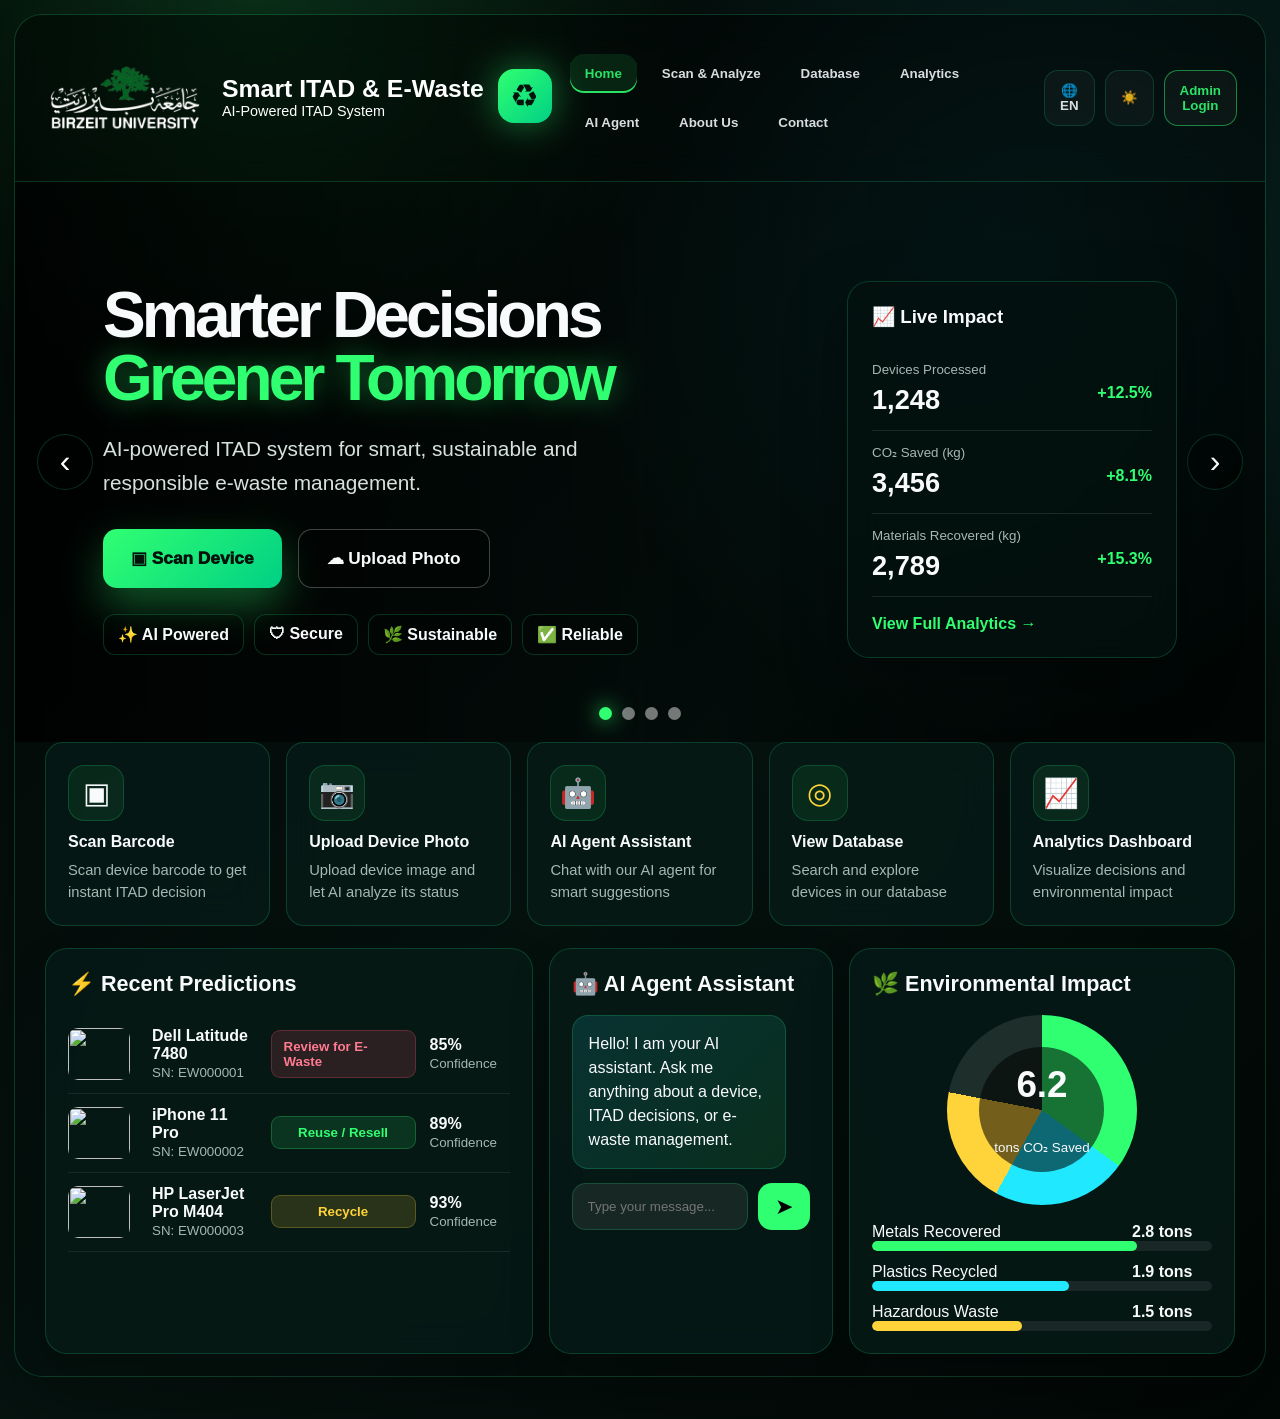
==== commit 44c03dec: "Update index.html" ====
--- a/frontend/index.html
+++ b/frontend/index.html
@@ -99,7 +99,7 @@
 </div>
 </section>
 
-<section id="scan" class="section"><div class="content page-grid"><div class="panel"><h3 data-i18n="scanAnalyze">Scan & Analyze Device</h3><div class="form-grid"><label id="serialLabel">Serial Number / Barcode</label><div style="display:grid;grid-template-columns:1fr auto;gap:10px"><input id="deviceSerial" type="text" placeholder="Enter serial number or scan barcode"><button class="secondary-btn" type="button" onclick="loadDeviceBySerial()" id="loadSerialBtn" style="padding:12px 18px">Load Device</button></div><small id="serialStatus" style="color:var(--muted);margin-top:-8px"></small><label data-i18n="deviceType">Device Type</label><select id="deviceType"></select><label data-i18n="age">Device Age (Years)</label><input type="number" id="deviceAge"><label data-i18n="price">Original Price ($)</label><input type="number" id="devicePrice"><label data-i18n="condition">Condition</label><select id="deviceCondition"></select><label data-i18n="photoUpload">Upload Device Photo</label><input type="file" id="photoInput" accept="image/*" onchange="previewPhoto()"><img id="photoPreview" style="display:none;width:100%;max-height:220px;object-fit:contain;border-radius:16px;border:1px solid var(--border);padding:8px"><button class="main-btn" onclick="analyzeDevice()" data-i18n="analyze">Analyze Device</button></div></div><div class="panel"><h3 data-i18n="predictionResult">Prediction Result</h3><div class="result-box"><div class="big-result" id="emptyResult"><div class="icon">🤖</div><h3 data-i18n="ready">Ready to analyze</h3><p data-i18n="readyText">Fill the device details and click Analyze Device.</p></div><div class="result-detail" id="resultDetail"><div id="resultPill" class="result-pill review">Review for E-Waste</div><div class="result-grid"><div class="info"><small data-i18n="currentValue">Estimated Current Value</small><b id="currentValue">$0.00</b></div><div class="info"><small data-i18n="repairRatio">Repair Cost Ratio</small><b id="repairRatio">0.00</b></div><div class="info"><small data-i18n="category">Detected Category</small><b id="category">-</b></div><div class="info"><small data-i18n="model">Model</small><b>Random Forest ITAD</b></div><div class="info explain"><small data-i18n="explanation">Explanation</small><b id="explanation">-</b></div></div></div></div></div></div></section>
+<section id="scan" class="section"><div class="content page-grid"><div class="panel"><h3 data-i18n="scanAnalyze">Scan & Analyze Device</h3><div class="form-grid"><label id="serialLabel">Serial Number / Barcode</label><div style="display:grid;grid-template-columns:1fr auto;gap:10px"><input id="deviceSerial" type="text" placeholder="Enter serial number or scan barcode"><button class="secondary-btn" type="button" onclick="loadDeviceBySerial()" id="loadSerialBtn" style="padding:12px 18px">Load Device</button></div><small id="serialStatus" style="color:var(--muted);margin-top:-8px"></small><label data-i18n="deviceType">Device Type</label><select id="deviceType"></select><label data-i18n="age">Device Age (Years)</label><input type="number" id="deviceAge"><label data-i18n="price">Original Price ($)</label><input type="number" id="devicePrice"><label data-i18n="condition">Condition</label><select id="deviceCondition"></select><label data-i18n="photoUpload">Upload Device Photo</label><input type="file" id="photoInput" accept="image/*" onchange="previewPhoto()"><img id="photoPreview" style="display:none;width:100%;max-height:220px;object-fit:contain;border-radius:16px;border:1px solid var(--border);padding:8px"><button class="main-btn" onclick="analyzeDevice()" data-i18n="analyze">Analyze Device</button></div></div><div class="panel"><h3 data-i18n="predictionResult">Prediction Result</h3><div class="result-box"><div class="big-result" id="emptyResult"><div class="icon">🤖</div><h3 data-i18n="ready">Ready to analyze</h3><p data-i18n="readyText">Fill the device details and click Analyze Device.</p></div><div class="result-detail" id="resultDetail"><div id="resultPill" class="result-pill review">Review for E-Waste</div><div class="result-grid"><div class="info"><small data-i18n="currentValue">Estimated Current Value</small><b id="currentValue">$0.00</b></div><div class="info"><small data-i18n="repairRatio">Repair Cost Ratio</small><b id="repairRatio">0.00</b></div><div class="info"><small data-i18n="category">Detected Category</small><b id="category">-</b></div><div class="info"><small data-i18n="model">Model</small><b>Random Forest ITAD</b></div><div class="info explain"><small data-i18n="explanation">Explanation</small><b id="explanation">-</b></div><div class="info explain"><small id="aiAdviceLabel">AI Agent Advice</small><div id="predictionAiAdvice" dir="auto" style="white-space:pre-wrap;line-height:1.75;font-weight:600">The AI advisor recommendation will appear here after analysis.</div></div></div></div></div></div></div></section>
 <section id="database" class="section"><div class="content"><div class="panel"><h3 data-i18n="database">Database</h3><input id="search" onkeyup="filterTable()"><table><thead><tr><th data-i18n="barcode">Barcode</th><th data-i18n="device">Device</th><th data-i18n="type">Type</th><th data-i18n="tableAge">Age</th><th data-i18n="tablePrice">Price</th><th data-i18n="decision">Decision</th></tr></thead><tbody id="dbTable"></tbody></table></div></div></section>
 <section id="analytics" class="section"><div class="content dashboard" style="grid-template-columns:repeat(3,1fr)"><div class="panel"><h3 data-i18n="totalDevices">Total Devices</h3><b style="font-size:3rem;color:var(--green)">12,540</b><p style="color:var(--green)" data-i18n="thisMonth">+15.2% this month</p></div><div class="panel"><h3 data-i18n="co2Saved">CO₂ Saved</h3><b style="font-size:3rem;color:var(--green)">6.2</b><p data-i18n="tons">tons</p></div><div class="panel"><h3 data-i18n="accuracyRate">Accuracy Rate</h3><b style="font-size:3rem;color:var(--green)">87.9%</b><p data-i18n="rfModel">Random Forest Model</p></div></div></section>
 <section id="agent" class="section"><div class="content page-grid"><div class="panel"><h3 data-i18n="agentAssistant">AI Agent Assistant</h3><label for="agentSerial">Serial Number / Barcode (optional)</label><input id="agentSerial" placeholder="Example: 1201164-hue" style="margin-bottom:14px"><div id="agentChat" class="ai-chat"><div class="bubble" data-i18n="agentAsk">Ask me about e-waste, device decisions, or project features.</div></div><div class="chat-input" style="margin-top:16px"><input id="agentInput" placeholder="Ask the AI advisor..."><button id="agentSendBtn" class="send-btn" onclick="agentReplyFull()">➤</button></div></div><div class="panel"><h3 data-i18n="agentSuggestions">Agent Suggestions</h3><p style="color:var(--muted);line-height:1.8" data-i18n="agentSuggestionsText">Try asking: Why recycle old printers? What does ITAD mean? How does the model decide?</p><div class="info" style="margin-top:18px"><small>Database-grounded advice</small><b id="agentDeviceStatus">No device selected</b></div></div></div></section>
@@ -191,7 +191,67 @@
   toast(status.textContent);
  }
 }
-async function analyzeDevice(){let type=document.getElementById("deviceType").value,age=parseFloat(document.getElementById("deviceAge").value),price=parseFloat(document.getElementById("devicePrice").value),cond=document.getElementById("deviceCondition").value;if(!type||isNaN(age)||isNaN(price)||!cond){toast(lang==="ar"?"املأ جميع الحقول":"Fill all fields");return}let apiType=loadedDeviceItemName||apiMap[type]||type;document.getElementById("emptyResult").style.display="none";document.getElementById("resultDetail").classList.add("show");const pill=document.getElementById("resultPill");pill.textContent=lang==="ar"?"جاري التحليل...":"Analyzing...";try{const res=await fetch(API_URL,{method:"POST",headers:{"Content-Type":"application/json"},body:JSON.stringify({item_name:apiType,price:price,item_age_years:age,condition:cond})});const data=await res.json();const decision=data.prediction||"Unknown";pill.textContent=lang==="ar"?decisionArabic(decision):decision;pill.className="result-pill "+(decision==="Keep in Use"?"reuse":decision.includes("Review")?"review":"recycle");document.getElementById("currentValue").textContent="$"+Number(data.current_value||0).toFixed(2);document.getElementById("repairRatio").textContent=Number(data.repair_cost_ratio||0).toFixed(2);document.getElementById("category").textContent=data.item_category||apiType;document.getElementById("explanation").textContent=lang==="ar"?"حلل النموذج العمر والقيمة الحالية ومؤشرات الضمان ونسبة تكلفة الإصلاح لإنتاج قرار ITAD.":"AI model analyzed lifecycle, useful life, current value, warranty indicators and repair ratio to generate this ITAD decision.";recent.unshift({barcode:"EWNEW",deviceEn:apiType,deviceAr:type,typeEn:apiType,typeAr:type,age,price,decisionEn:decision,decisionAr:decisionArabic(decision)});recent=recent.slice(0,3);renderRecent()}catch(e){pill.textContent=lang==="ar"?"فشل الاتصال":"API Failed";toast(lang==="ar"?"فشل الاتصال بالواجهة":"API connection failed")}}
+async function analyzeDevice(){
+ const type=document.getElementById("deviceType").value;
+ const age=parseFloat(document.getElementById("deviceAge").value);
+ const price=parseFloat(document.getElementById("devicePrice").value);
+ const cond=document.getElementById("deviceCondition").value;
+ const serial=document.getElementById("deviceSerial").value.trim();
+ if(!type||isNaN(age)||isNaN(price)||!cond){toast(lang==="ar"?"املأ جميع الحقول":"Fill all fields");return}
+ const apiType=loadedDeviceItemName||apiMap[type]||type;
+ document.getElementById("emptyResult").style.display="none";
+ document.getElementById("resultDetail").classList.add("show");
+ const pill=document.getElementById("resultPill");
+ const adviceBox=document.getElementById("predictionAiAdvice");
+ document.getElementById("aiAdviceLabel").textContent=lang==="ar"?"نصيحة وكيل الذكاء الاصطناعي":"AI Agent Advice";
+ adviceBox.textContent=lang==="ar"?"جاري تجهيز نصيحة مخصصة للجهاز...":"Preparing personalized device advice...";
+ adviceBox.classList.add("streaming");
+ pill.textContent=lang==="ar"?"جاري التحليل...":"Analyzing...";
+ try{
+  const res=await fetch(API_URL,{method:"POST",headers:{"Content-Type":"application/json"},body:JSON.stringify({item_name:apiType,price:price,item_age_years:age,condition:cond})});
+  const data=await res.json();
+  if(!res.ok)throw new Error(data.error||"Prediction request failed");
+  const decision=data.prediction||"Unknown";
+  pill.textContent=lang==="ar"?decisionArabic(decision):decision;
+  pill.className="result-pill "+(decision==="Keep in Use"?"reuse":decision.includes("Review")?"review":"recycle");
+  document.getElementById("currentValue").textContent="$"+Number(data.current_value||0).toFixed(2);
+  document.getElementById("repairRatio").textContent=Number(data.repair_cost_ratio||0).toFixed(2);
+  document.getElementById("category").textContent=data.item_category||apiType;
+  document.getElementById("explanation").textContent=lang==="ar"?"حلل النموذج العمر والقيمة الحالية ومؤشرات الضمان ونسبة تكلفة الإصلاح لإنتاج قرار ITAD.":"AI model analyzed lifecycle, useful life, current value, warranty indicators and repair ratio to generate this ITAD decision.";
+
+  const advisorQuestion=lang==="ar"
+   ?`قدّم نصيحة مهنية ومختصرة لهذا الجهاز بناءً على نتيجة التحليل التالية. أجب بالعربية، واشرح القرار، وهل الأفضل إبقاؤه أو إصلاحه أو إعادة استخدام أجزائه أو إعادة تدويره، مع الخطوات المطلوبة وأي تنبيه أمني للبيانات.\nاسم الجهاز: ${apiType}\nالحالة: ${cond}\nالعمر: ${age} سنوات\nالسعر الأصلي: ${price} دولار\nقرار النموذج: ${decision}\nالثقة: ${data.confidence??"غير متاحة"}%\nالقيمة الحالية: ${Number(data.current_value||0).toFixed(2)} دولار\nنسبة تكلفة الإصلاح: ${Number(data.repair_cost_ratio||0).toFixed(2)}\nالعمر الافتراضي: ${data.default_life_years??"غير متاح"} سنوات\nخارج الضمان: ${data.out_of_warranty?"نعم":"لا"}\nتجاوز العمر الافتراضي: ${data.exceeded_life?"نعم":"لا"}`
+   :`Give concise professional advice for this device using the analysis below. Explain the decision, whether to keep, repair, harvest parts, resell, donate, or recycle it, and list the required next steps plus any data-security warning.\nDevice: ${apiType}\nCondition: ${cond}\nAge: ${age} years\nOriginal price: $${price}\nModel decision: ${decision}\nConfidence: ${data.confidence??"Unavailable"}%\nCurrent value: $${Number(data.current_value||0).toFixed(2)}\nRepair cost ratio: ${Number(data.repair_cost_ratio||0).toFixed(2)}\nExpected useful life: ${data.default_life_years??"Unavailable"} years\nOut of warranty: ${data.out_of_warranty?"Yes":"No"}\nExceeded useful life: ${data.exceeded_life?"Yes":"No"}`;
+
+  adviceBox.textContent="";
+  let fullAdvice="";
+  try{
+   await requestAdvisorStream(advisorQuestion,serial,(event,eventData)=>{
+    if(event==="delta"){
+     fullAdvice+=eventData.text||"";
+     adviceBox.textContent=fullAdvice;
+    }else if(event==="error"){
+     throw new Error(eventData.error||"Advisor streaming failed");
+    }
+   });
+   if(!fullAdvice)throw new Error("No advisor response");
+  }catch(advisorError){
+   adviceBox.textContent=lang==="ar"
+    ?`التوصية: ${decisionArabic(decision)}. ${data.explanation||"راجع حالة الجهاز وقيمته وتكلفة إصلاحه قبل اتخاذ القرار النهائي."}`
+    :`Recommendation: ${decision}. ${data.explanation||"Review the device condition, value, and repair cost before the final disposition decision."}`;
+   console.error("Prediction advisor error",advisorError);
+  }
+  recent.unshift({barcode:serial||"EWNEW",deviceEn:apiType,deviceAr:type,typeEn:apiType,typeAr:type,age,price,decisionEn:decision,decisionAr:decisionArabic(decision)});
+  recent=recent.slice(0,3);
+  renderRecent();
+ }catch(e){
+  pill.textContent=lang==="ar"?"فشل الاتصال":"API Failed";
+  adviceBox.textContent=lang==="ar"?"تعذر تحليل الجهاز حالياً.":"The device could not be analyzed right now.";
+  toast(lang==="ar"?"فشل الاتصال بالواجهة":"API connection failed");
+ }finally{
+  adviceBox.classList.remove("streaming");
+ }
+}
 function escapeHTML(value){const el=document.createElement("div");el.textContent=value??"";return el.innerHTML}
 const agentHistory=[];
 function addAgentBubble(text,isUser=false){
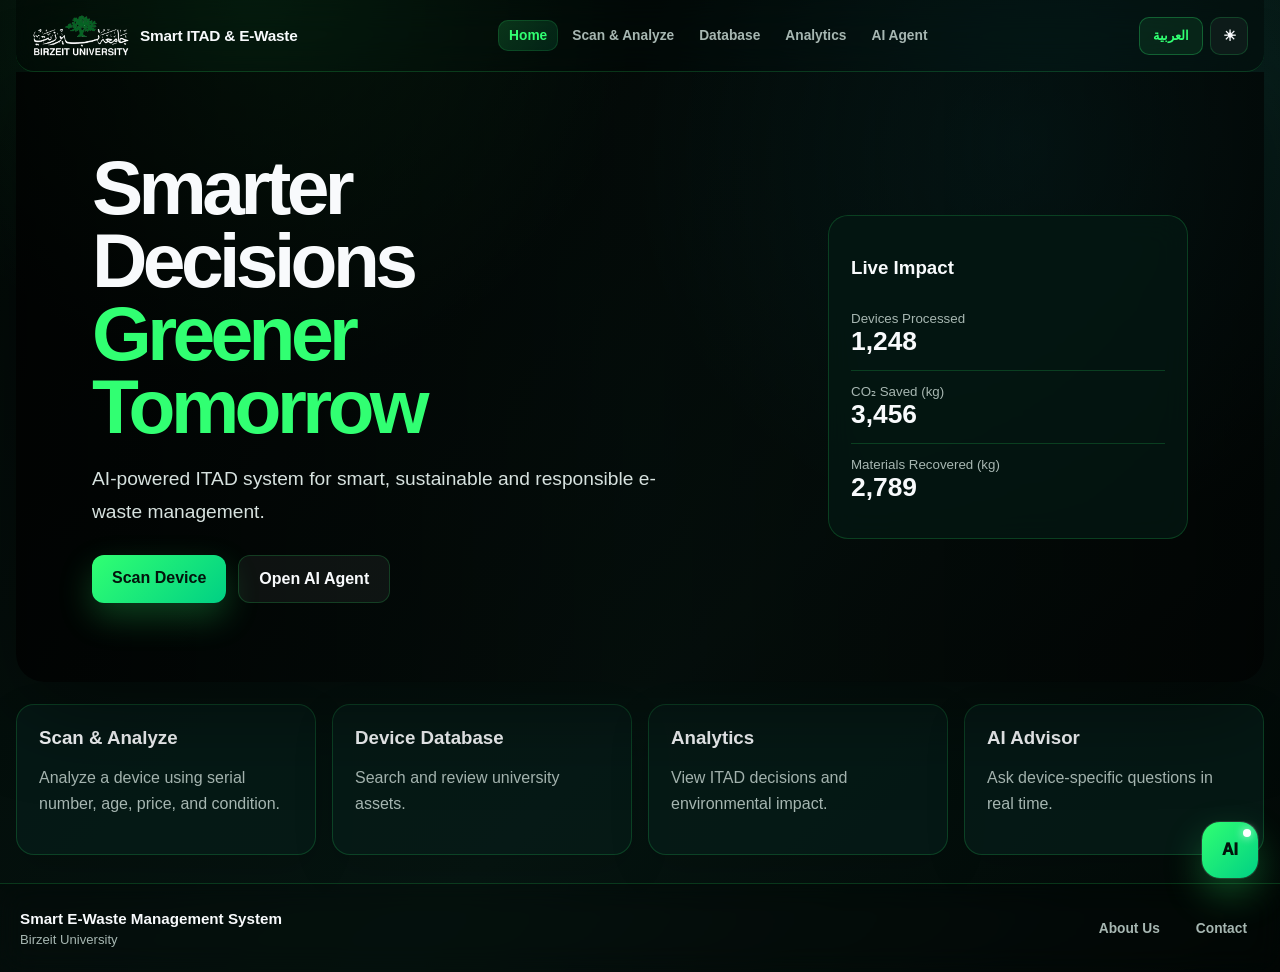
==== commit 7f4d627f: "Add files via upload" ====
--- a/frontend/index.html
+++ b/frontend/index.html
@@ -1,355 +1,104 @@
-<!DOCTYPE html>
-<html lang="en" dir="ltr">
-<head>
-<meta charset="UTF-8">
-<meta name="viewport" content="width=device-width, initial-scale=1.0">
-<title>Smart E-Waste | AI ITAD System</title>
-<style>
-:root{
---card:rgba(7,28,24,.78);--card2:rgba(10,38,33,.9);--border:rgba(42,255,150,.18);
---text:#f8fafc;--muted:#a7b7b2;--green:#31ff72;--green2:#00d084;--cyan:#20e8ff;
---yellow:#ffd43b;--red:#ff4d6d;--purple:#9b5cff;--shadow:0 30px 90px rgba(0,0,0,.45)
-}
-body.light{--card:rgba(255,255,255,.92);--card2:#fff;--border:rgba(0,120,75,.22);--text:#07130f;--muted:#53645f}
-*{box-sizing:border-box;margin:0;padding:0}
-body{font-family:Inter,Segoe UI,Tahoma,Arial,sans-serif;background:radial-gradient(circle at 20% 0%,rgba(49,255,114,.16),transparent 25%),radial-gradient(circle at 80% 20%,rgba(32,232,255,.12),transparent 30%),linear-gradient(135deg,#020806,#061511 55%,#020806);color:var(--text);min-height:100vh}
-body[dir="rtl"]{font-family:Segoe UI,Tahoma,Arial,sans-serif}
-.page{max-width:1540px;margin:14px auto;padding:0 14px 28px}
-.shell{border:1px solid var(--border);border-radius:28px;overflow:hidden;background:rgba(0,0,0,.18);box-shadow:var(--shadow)}
-.navbar{min-height:88px;display:flex;align-items:center;justify-content:space-between;padding:14px 28px;background:rgba(0,0,0,.35);border-bottom:1px solid var(--border);backdrop-filter:blur(20px);gap:18px}
-body.light .navbar{background:rgba(255,255,255,.9)}
- .logo-wrap{display:flex;align-items:center;gap:14px;flex-shrink:0}
-.logo-title h1,.logo-title span{color:#ffffff!important}
-.bzu-logo{width:165px;max-width:165px;height:auto;object-fit:contain;background:transparent;border-radius:0;padding:0;box-shadow:none;display:block;transform:translateY(-12px)}
-.logo{font-size:3rem;filter:drop-shadow(0 0 18px rgba(49,255,114,.6))}
-.recycle-brand{width:54px;height:54px;min-width:54px;border-radius:16px;display:grid;place-items:center;background:linear-gradient(135deg,var(--green),var(--green2));color:#03130c;font-size:2rem;filter:drop-shadow(0 0 18px rgba(49,255,114,.45));transform:translateY(-2px)}
-.logo-title{text-align:left;min-width:190px}
-body[dir="rtl"] .logo-title{text-align:right}
-.logo-title h1{font-size:1.55rem;line-height:1.1}.logo-title span{color:var(--muted);font-size:.9rem}
-.nav-links{display:flex;gap:10px;align-items:center;flex-wrap:wrap}.nav-links button,.pill-btn{border:0;background:transparent;color:var(--text);opacity:.88;padding:12px 15px;border-radius:14px;font-weight:800;cursor:pointer;transition:.2s}
-.nav-links button:hover,.nav-links button.active{background:rgba(49,255,114,.12);color:var(--green);box-shadow:inset 0 -2px 0 var(--green)}
-.nav-actions{display:flex;gap:10px}.pill-btn{border:1px solid var(--border);background:rgba(255,255,255,.04)}.login-btn{color:var(--green);border-color:rgba(49,255,114,.55)}
-.section{display:none}.section.active{display:block}
-.hero{position:relative;min-height:560px;display:grid;grid-template-columns:1.1fr .9fr;gap:24px;padding:42px 88px 26px;overflow:hidden;background-size:cover;background-position:center}
-.hero:before{content:"";position:absolute;inset:0;background:linear-gradient(90deg,rgba(0,0,0,.78),rgba(0,0,0,.25),rgba(0,0,0,.58));z-index:0}
-body.light .hero:before{background:linear-gradient(90deg,rgba(255,255,255,.72),rgba(255,255,255,.18),rgba(255,255,255,.55))}
-.hero-content,.impact-card{position:relative;z-index:1}.hero-content{display:flex;flex-direction:column;justify-content:center}
-body[dir="rtl"] .hero-content{text-align:right}
-.hero h2{font-size:clamp(3rem,5vw,5.8rem);line-height:.98;letter-spacing:-.06em;margin-bottom:22px;text-shadow:0 12px 38px rgba(0,0,0,.65)}
-.hero h2 strong{color:var(--green);display:block;text-shadow:0 0 28px rgba(49,255,114,.42)}
-.hero p{max-width:650px;font-size:1.3rem;line-height:1.65;color:#d7e2df;margin-bottom:28px}body.light .hero p{color:#16352b}
-.hero-buttons{display:flex;gap:16px;margin-bottom:26px;flex-wrap:wrap}.main-btn{border:0;background:linear-gradient(135deg,var(--green),var(--green2));color:#03130c;padding:18px 28px;border-radius:14px;font-size:1.08rem;font-weight:950;cursor:pointer;box-shadow:0 18px 42px rgba(49,255,114,.32)}
-.secondary-btn{border:1px solid rgba(255,255,255,.25);background:rgba(0,0,0,.26);color:var(--text);padding:18px 28px;border-radius:14px;font-size:1.08rem;font-weight:900;cursor:pointer}body.light .secondary-btn{color:#07130f;background:rgba(255,255,255,.68)}
-.tags{display:flex;gap:10px;flex-wrap:wrap}.tag{padding:10px 14px;border:1px solid var(--border);border-radius:12px;background:rgba(0,0,0,.22);font-weight:750}
-.impact-card{align-self:center;justify-self:end;width:min(330px,100%);background:rgba(3,18,15,.76);border:1px solid var(--border);border-radius:22px;padding:24px;backdrop-filter:blur(20px);box-shadow:0 24px 60px rgba(0,0,0,.35)}
-body.light .impact-card{background:rgba(255,255,255,.78);color:#07130f}.impact-card h3{margin-bottom:20px}.impact-row{border-bottom:1px solid rgba(255,255,255,.1);padding:14px 0}.impact-row small{display:block;color:var(--muted);margin-bottom:7px}.impact-row b{font-size:1.7rem}.impact-row span{float:right;color:var(--green);font-weight:900}
-body[dir="rtl"] .impact-row span{float:left}
-.slider-controls{position:absolute;inset:0;display:flex;justify-content:space-between;align-items:center;padding:0 22px;pointer-events:none}.slider-controls button{pointer-events:auto;width:56px;height:56px;border-radius:50%;border:1px solid var(--border);background:rgba(0,0,0,.38);color:white;font-size:2rem;cursor:pointer}
-.dots{position:absolute;bottom:22px;left:50%;transform:translateX(-50%);display:flex;gap:10px}.dots button{width:13px;height:13px;border-radius:50%;border:0;background:rgba(255,255,255,.45)}.dots button.active{background:var(--green);box-shadow:0 0 20px var(--green)}
-.quick{display:grid;grid-template-columns:repeat(5,1fr);gap:16px;padding:0 30px 22px}.quick-card{background:var(--card);border:1px solid var(--border);border-radius:18px;padding:22px;min-height:120px;cursor:pointer;transition:.22s;backdrop-filter:blur(18px)}.quick-card:hover{transform:translateY(-4px);box-shadow:0 18px 40px rgba(49,255,114,.12)}.quick-icon{width:56px;height:56px;border-radius:16px;display:grid;place-items:center;font-size:1.8rem;margin-bottom:12px;border:1px solid var(--border);background:rgba(49,255,114,.08)}.quick-card p{color:var(--muted);font-size:.92rem;line-height:1.5;margin-top:8px}
-.dashboard{display:grid;grid-template-columns:1.2fr .7fr .95fr;gap:16px;padding:0 30px 22px}.panel{background:var(--card);border:1px solid var(--border);border-radius:22px;padding:22px;backdrop-filter:blur(18px);box-shadow:0 18px 40px rgba(0,0,0,.18)}.panel h3{margin-bottom:18px;font-size:1.35rem}
-.pred-item{display:grid;grid-template-columns:70px 1fr 145px 80px;gap:14px;align-items:center;padding:12px 0;border-bottom:1px solid rgba(255,255,255,.08)}.pred-img{width:62px;height:52px;border-radius:10px;object-fit:cover}.decision-badge{display:inline-flex;justify-content:center;padding:8px 12px;border-radius:9px;font-weight:900;font-size:.83rem}.review{background:rgba(255,77,109,.15);color:#ff7b92;border:1px solid rgba(255,77,109,.26)}.reuse{background:rgba(49,255,114,.12);color:var(--green);border:1px solid rgba(49,255,114,.24)}.recycle{background:rgba(255,212,59,.14);color:var(--yellow);border:1px solid rgba(255,212,59,.24)}
-.ai-chat{min-height:210px;display:flex;flex-direction:column;gap:14px;max-height:520px;overflow-y:auto}.bubble{max-width:90%;white-space:pre-wrap;overflow-wrap:anywhere;background:linear-gradient(135deg,rgba(32,232,255,.13),rgba(49,255,114,.1));border:1px solid var(--border);padding:16px;border-radius:16px;line-height:1.5}.chat-input{margin-top:auto;display:flex;gap:10px}.chat-input input{flex:1}.send-btn{width:52px;border:0;border-radius:14px;background:var(--green);font-size:1.4rem;cursor:pointer}
-.ring{width:190px;height:190px;margin:auto;border-radius:50%;background:conic-gradient(var(--green) 0 35%,var(--cyan) 35% 58%,var(--yellow) 58% 78%,rgba(255,255,255,.1) 78% 100%);display:grid;place-items:center}.ring-inner{width:125px;height:125px;border-radius:50%;background:rgba(0,0,0,.55);display:grid;place-items:center;text-align:center}.bars{margin-top:18px;display:grid;gap:12px}.bar-row{display:grid;grid-template-columns:1fr 80px;gap:12px}.bar-track{height:10px;background:rgba(255,255,255,.08);border-radius:99px;overflow:hidden}.bar-fill{height:100%;background:var(--green);border-radius:99px}
-.content{padding:34px}.page-grid{display:grid;grid-template-columns:.9fr 1.1fr;gap:20px}.form-grid{display:grid;gap:16px}label{font-weight:900;color:var(--muted);display:block;margin-bottom:8px}input,select,textarea{width:100%;border:1px solid var(--border);background:rgba(255,255,255,.07);color:var(--text);padding:15px;border-radius:14px;outline:0}body.light input,body.light select,body.light textarea{background:rgba(255,255,255,.75)}
-.result-box{min-height:420px;display:grid;place-items:center;border:1px dashed var(--border);border-radius:20px;background:rgba(255,255,255,.035)}.big-result{text-align:center}.big-result .icon{font-size:4rem;margin-bottom:14px}.result-detail{display:none;width:100%}.result-detail.show{display:block}.result-pill{display:inline-flex;padding:16px 22px;border-radius:999px;font-size:1.35rem;font-weight:950;margin-bottom:18px}.result-grid{display:grid;grid-template-columns:repeat(2,1fr);gap:14px}.info{background:var(--card2);border:1px solid var(--border);border-radius:16px;padding:16px}.info small{display:block;color:var(--muted);font-weight:900;margin-bottom:6px}.info.explain{grid-column:1/-1}
-table{width:100%;border-collapse:collapse}th,td{padding:14px;border-bottom:1px solid rgba(255,255,255,.08);text-align:left}th{color:var(--muted);background:rgba(255,255,255,.04)}body[dir=rtl] th,body[dir=rtl] td{text-align:right}
-.modal-backdrop{position:fixed;inset:0;background:rgba(0,0,0,.72);display:none;align-items:center;justify-content:center;z-index:1000;padding:20px}.modal{width:min(470px,100%);border:1px solid var(--border);background:linear-gradient(145deg,rgba(4,25,20,.96),rgba(8,35,30,.92));border-radius:28px;padding:30px;box-shadow:0 35px 100px rgba(0,0,0,.65);position:relative;overflow:hidden}body.light .modal{background:white}.login-icon{width:70px;height:70px;border-radius:22px;display:grid;place-items:center;font-size:2rem;background:linear-gradient(135deg,var(--green),var(--green2));color:#03130c;margin-bottom:14px}.toast{position:fixed;bottom:22px;right:22px;background:var(--card2);border:1px solid var(--border);border-radius:16px;padding:14px 18px;display:none;z-index:1500}
-@media(max-width:1100px){.hero,.dashboard,.page-grid{grid-template-columns:1fr}.quick{grid-template-columns:repeat(2,1fr)}.navbar{height:auto;flex-direction:column;align-items:flex-start}.nav-links{flex-wrap:wrap}.logo-wrap{width:100%;justify-content:center}.bzu-logo{width:145px;max-width:145px;transform:translateY(-8px)}.logo-title{text-align:center}.logo-title h1{font-size:1.35rem}.recycle-brand{width:46px;height:46px;min-width:46px;font-size:1.8rem}}
-@media(max-width:650px){.quick,.result-grid{grid-template-columns:1fr}.hero{padding:34px 26px}.dashboard,.quick,.content{padding-left:18px;padding-right:18px}.pred-item{grid-template-columns:60px 1fr}}
-</style>
-</head>
-<body>
-<div class="page"><div class="shell">
+<!DOCTYPE html><html lang="en" dir="ltr"><head>
+<meta charset="UTF-8"><meta name="viewport" content="width=device-width,initial-scale=1">
+<title>Smart E-Waste</title><link rel="stylesheet" href="css/style.css">
+<link rel="stylesheet" href="css/home.css"></head>
+<body data-page="home"><div class="container">
 <nav class="navbar">
-<div class="logo-wrap">
-<img src="[data-uri]" alt="Birzeit University Logo" class="bzu-logo">
-<div class="logo-title"><h1 data-i18n="brand">Smart ITAD &amp; E-Waste</h1><span data-i18n="subtitle">AI-Powered ITAD System</span></div>
-<div class="logo recycle-brand" title="Recycling Logo">♻</div>
+  <a class="brand" href="index.html"><span class="university-logo-wrap">
+  <img class="university-logo logo-dark" src="assets/university_logo_darkmode.png" alt="Birzeit University logo">
+  <img class="university-logo logo-light" src="assets/university_logo_lightmode.png" alt="Birzeit University logo">
+</span><span class="brand-name">Smart ITAD &amp; E-Waste</span></a>
+  <div class="nav-links">
+    <a href="index.html" data-page-link="home" data-i18n="home">Home</a>
+    <a href="scan.html" data-page-link="scan" data-i18n="scan">Scan & Analyze</a>
+    <a href="database.html" data-page-link="database" data-i18n="database">Database</a>
+    <a href="analytics.html" data-page-link="analytics" data-i18n="analytics">Analytics</a>
+    <a href="agent.html" data-page-link="agent" data-i18n="agent">AI Agent</a>
+  </div>
+  <div class="nav-actions">
+    <button class="icon-btn lang-btn" id="langBtn" onclick="toggleLanguage()" aria-label="Change language">عربي</button>
+    <button class="icon-btn" id="themeBtn" onclick="toggleTheme()">☀️</button>
+    <button class="icon-btn mobile-toggle" onclick="toggleMobile()">☰</button>
+  </div>
+</nav>
+<div class="mobile-menu" id="mobileMenu">
+  <a href="index.html" data-page-link="home" data-i18n="home">Home</a>
+  <a href="scan.html" data-page-link="scan" data-i18n="scan">Scan & Analyze</a>
+  <a href="database.html" data-page-link="database" data-i18n="database">Database</a>
+  <a href="analytics.html" data-page-link="analytics" data-i18n="analytics">Analytics</a>
+  <a href="agent.html" data-page-link="agent" data-i18n="agent">AI Agent</a>
 </div>
-<div class="nav-links">
-<button class="active" onclick="go(event,'home')" data-i18n="home">Home</button>
-<button onclick="go(event,'scan')" data-i18n="scan">Scan & Analyze</button>
-<button onclick="go(event,'database')" data-i18n="database">Database</button>
-<button onclick="go(event,'analytics')" data-i18n="analytics">Analytics</button>
-<button onclick="go(event,'agent')" data-i18n="agent">AI Agent</button>
-<button onclick="go(event,'about')" data-i18n="about">About Us</button>
-<button onclick="go(event,'contact')" data-i18n="contact">Contact</button>
 </div>
-<div class="nav-actions"><button class="pill-btn" onclick="toggleLang()" id="langBtn">🌐 EN</button><button class="pill-btn" onclick="toggleTheme()" id="themeBtn">☀️</button><button class="pill-btn login-btn" onclick="openLogin()" data-i18n="adminLogin">Admin Login</button></div>
-</nav>
+<div class="container">
+<section class="hero" id="hero">
+<div>
+    <h1><span data-i18n="heroTitle">Smarter Decisions</span><strong data-i18n="heroGreen">Greener Tomorrow</strong></h1>
+    <p data-i18n="heroText">AI-powered ITAD system for smart, sustainable and responsible e-waste management.</p>
+    <div class="hero-actions">
+      <a class="btn btn-primary" href="scan.html" data-i18n="scanNow">Scan Device</a>
+      <a class="btn btn-secondary" href="agent.html" data-i18n="openAgent">Open AI Agent</a>
+    </div>
+  </div>
+  <div class="impact">
+    <h3 data-i18n="liveImpact">Live Impact</h3>
+    <div class="impact-row"><small data-i18n="devices">Devices Processed</small><b>1,248</b></div>
+    <div class="impact-row"><small data-i18n="co2">CO₂ Saved (kg)</small><b>3,456</b></div>
+    <div class="impact-row"><small data-i18n="materials">Materials Recovered (kg)</small><b>2,789</b></div>
+  </div>
+</section>
+<div class="quick">
+  <a class="card" href="scan.html"><h3 data-i18n="quickScan">Scan & Analyze</h3><p data-i18n="quickScanText">Analyze a device using serial number, age, price, and condition.</p></a>
+  <a class="card" href="database.html"><h3 data-i18n="quickDatabase">Device Database</h3><p data-i18n="quickDatabaseText">Search and review university assets.</p></a>
+  <a class="card" href="analytics.html"><h3 data-i18n="quickAnalytics">Analytics</h3><p data-i18n="quickAnalyticsText">View ITAD decisions and environmental impact.</p></a>
+  <a class="card" href="agent.html"><h3 data-i18n="quickAgent">AI Advisor</h3><p data-i18n="quickAgentText">Ask device-specific questions in real time.</p></a>
+</div>
+</div>
 
-<section id="home" class="section active">
-<div class="hero">
-<div class="hero-content"><h2><span data-i18n="hero1">Smarter Decisions</span><strong data-i18n="hero2">Greener Tomorrow</strong></h2><p data-i18n="heroText">AI-powered ITAD system for smart, sustainable and responsible e-waste management.</p><div class="hero-buttons"><button class="main-btn" onclick="goName('scan')" data-i18n="scanDevice">▣ Scan Device</button><button class="secondary-btn" onclick="goName('scan')" data-i18n="uploadPhoto">☁ Upload Photo</button></div><div class="tags"><div class="tag" data-i18n="tagAI">✨ AI Powered</div><div class="tag" data-i18n="tagSecure">🛡 Secure</div><div class="tag" data-i18n="tagSustainable">🌿 Sustainable</div><div class="tag" data-i18n="tagReliable">✅ Reliable</div></div></div>
-<div class="impact-card"><h3>📈 <span data-i18n="liveImpact">Live Impact</span></h3><div class="impact-row"><small data-i18n="devicesProcessed">Devices Processed</small><b>1,248</b><span>+12.5%</span></div><div class="impact-row"><small data-i18n="co2">CO₂ Saved (kg)</small><b>3,456</b><span>+8.1%</span></div><div class="impact-row"><small data-i18n="materials">Materials Recovered (kg)</small><b>2,789</b><span>+15.3%</span></div><br><b style="color:var(--green);font-size:1rem;cursor:pointer" onclick="goName('analytics')" data-i18n="viewAnalytics">View Full Analytics →</b></div>
-<div class="slider-controls"><button onclick="prevHero()">‹</button><button onclick="nextHero()">›</button></div><div class="dots" id="dots"></div>
+
+<div class="mini-chat-launcher-wrap">
+  <button class="mini-chat-launcher" id="miniChatLauncher" type="button" onclick="toggleMiniChat()" aria-label="Open AI chat">
+    <span>AI</span>
+    <i></i>
+  </button>
+  <div class="mini-chat-panel" id="miniChatPanel" aria-hidden="true">
+    <div class="mini-chat-header">
+      <div class="mini-chat-title">
+        <div class="mini-chat-avatar">AI</div>
+        <div><b>E-Waste Advisor</b><small><i></i> Online</small></div>
+      </div>
+      <button type="button" onclick="toggleMiniChat()" aria-label="Close chat">×</button>
+    </div>
+    <div class="mini-chat-messages" id="miniChatMessages">
+      <div class="mini-msg ai">Hi! Ask a quick question about a device or e-waste decision.</div>
+    </div>
+    <div class="mini-chat-device">
+      <input id="miniSerial" placeholder="Serial number (optional)">
+    </div>
+    <div class="mini-chat-input">
+      <input id="miniQuestion" placeholder="Type a message..." onkeydown="if(event.key==='Enter')sendMiniChat()">
+      <button type="button" onclick="sendMiniChat()">➤</button>
+    </div>
+  </div>
 </div>
-<div class="quick">
-<div class="quick-card" onclick="goName('scan')"><div class="quick-icon">▣</div><h4 data-i18n="scanBarcode">Scan Barcode</h4><p data-i18n="scanBarcodeText">Scan device barcode to get instant ITAD decision</p></div>
-<div class="quick-card" onclick="goName('scan')"><div class="quick-icon" style="color:var(--purple)">📷</div><h4 data-i18n="uploadDevicePhoto">Upload Device Photo</h4><p data-i18n="uploadPhotoText">Upload device image and let AI analyze its status</p></div>
-<div class="quick-card" onclick="goName('agent')"><div class="quick-icon" style="color:var(--cyan)">🤖</div><h4 data-i18n="agentAssistant">AI Agent Assistant</h4><p data-i18n="agentAssistantText">Chat with our AI agent for smart suggestions</p></div>
-<div class="quick-card" onclick="goName('database')"><div class="quick-icon" style="color:var(--yellow)">◎</div><h4 data-i18n="viewDatabase">View Database</h4><p data-i18n="databaseText">Search and explore devices in our database</p></div>
-<div class="quick-card" onclick="goName('analytics')"><div class="quick-icon" style="color:var(--red)">📈</div><h4 data-i18n="analyticsDashboard">Analytics Dashboard</h4><p data-i18n="analyticsText">Visualize decisions and environmental impact</p></div>
-</div>
-<div class="dashboard">
-<div class="panel"><h3>⚡ <span data-i18n="recentPredictions">Recent Predictions</span></h3><div id="recentHome"></div></div>
-<div class="panel"><h3>🤖 <span data-i18n="agentAssistant">AI Agent Assistant</span></h3><div class="ai-chat"><div class="bubble" data-i18n="agentIntro">Hello! I'm your AI assistant. Ask me anything about a device, ITAD decisions, or e-waste management.</div><div class="chat-input"><input id="homeAgentInput"><button class="send-btn" onclick="agentReply()">➤</button></div></div></div>
-<div class="panel"><h3>🌿 <span data-i18n="environmentalImpact">Environmental Impact</span></h3><div class="ring"><div class="ring-inner"><b style="font-size:2.3rem">6.2</b><small data-i18n="tonsCO2">tons<br>CO₂ Saved</small></div></div><div class="bars"><div><div class="bar-row"><span data-i18n="metals">Metals Recovered</span><b>2.8 tons</b></div><div class="bar-track"><div class="bar-fill" style="width:78%"></div></div></div><div><div class="bar-row"><span data-i18n="plastics">Plastics Recycled</span><b>1.9 tons</b></div><div class="bar-track"><div class="bar-fill" style="width:58%;background:var(--cyan)"></div></div></div><div><div class="bar-row"><span data-i18n="hazard">Hazardous Waste</span><b>1.5 tons</b></div><div class="bar-track"><div class="bar-fill" style="width:44%;background:var(--yellow)"></div></div></div></div></div>
-</div>
-</section>
 
-<section id="scan" class="section"><div class="content page-grid"><div class="panel"><h3 data-i18n="scanAnalyze">Scan & Analyze Device</h3><div class="form-grid"><label id="serialLabel">Serial Number / Barcode</label><div style="display:grid;grid-template-columns:1fr auto;gap:10px"><input id="deviceSerial" type="text" placeholder="Enter serial number or scan barcode"><button class="secondary-btn" type="button" onclick="loadDeviceBySerial()" id="loadSerialBtn" style="padding:12px 18px">Load Device</button></div><small id="serialStatus" style="color:var(--muted);margin-top:-8px"></small><label data-i18n="deviceType">Device Type</label><select id="deviceType"></select><label data-i18n="age">Device Age (Years)</label><input type="number" id="deviceAge"><label data-i18n="price">Original Price ($)</label><input type="number" id="devicePrice"><label data-i18n="condition">Condition</label><select id="deviceCondition"></select><label data-i18n="photoUpload">Upload Device Photo</label><input type="file" id="photoInput" accept="image/*" onchange="previewPhoto()"><img id="photoPreview" style="display:none;width:100%;max-height:220px;object-fit:contain;border-radius:16px;border:1px solid var(--border);padding:8px"><button class="main-btn" onclick="analyzeDevice()" data-i18n="analyze">Analyze Device</button></div></div><div class="panel"><h3 data-i18n="predictionResult">Prediction Result</h3><div class="result-box"><div class="big-result" id="emptyResult"><div class="icon">🤖</div><h3 data-i18n="ready">Ready to analyze</h3><p data-i18n="readyText">Fill the device details and click Analyze Device.</p></div><div class="result-detail" id="resultDetail"><div id="resultPill" class="result-pill review">Review for E-Waste</div><div class="result-grid"><div class="info"><small data-i18n="currentValue">Estimated Current Value</small><b id="currentValue">$0.00</b></div><div class="info"><small data-i18n="repairRatio">Repair Cost Ratio</small><b id="repairRatio">0.00</b></div><div class="info"><small data-i18n="category">Detected Category</small><b id="category">-</b></div><div class="info"><small data-i18n="model">Model</small><b>Random Forest ITAD</b></div><div class="info explain"><small data-i18n="explanation">Explanation</small><b id="explanation">-</b></div><div class="info explain"><small id="aiAdviceLabel">AI Agent Advice</small><div id="predictionAiAdvice" dir="auto" style="white-space:pre-wrap;line-height:1.75;font-weight:600">The AI advisor recommendation will appear here after analysis.</div></div></div></div></div></div></div></section>
-<section id="database" class="section"><div class="content"><div class="panel"><h3 data-i18n="database">Database</h3><input id="search" onkeyup="filterTable()"><table><thead><tr><th data-i18n="barcode">Barcode</th><th data-i18n="device">Device</th><th data-i18n="type">Type</th><th data-i18n="tableAge">Age</th><th data-i18n="tablePrice">Price</th><th data-i18n="decision">Decision</th></tr></thead><tbody id="dbTable"></tbody></table></div></div></section>
-<section id="analytics" class="section"><div class="content dashboard" style="grid-template-columns:repeat(3,1fr)"><div class="panel"><h3 data-i18n="totalDevices">Total Devices</h3><b style="font-size:3rem;color:var(--green)">12,540</b><p style="color:var(--green)" data-i18n="thisMonth">+15.2% this month</p></div><div class="panel"><h3 data-i18n="co2Saved">CO₂ Saved</h3><b style="font-size:3rem;color:var(--green)">6.2</b><p data-i18n="tons">tons</p></div><div class="panel"><h3 data-i18n="accuracyRate">Accuracy Rate</h3><b style="font-size:3rem;color:var(--green)">87.9%</b><p data-i18n="rfModel">Random Forest Model</p></div></div></section>
-<section id="agent" class="section"><div class="content page-grid"><div class="panel"><h3 data-i18n="agentAssistant">AI Agent Assistant</h3><label for="agentSerial">Serial Number / Barcode (optional)</label><input id="agentSerial" placeholder="Example: 1201164-hue" style="margin-bottom:14px"><div id="agentChat" class="ai-chat"><div class="bubble" data-i18n="agentAsk">Ask me about e-waste, device decisions, or project features.</div></div><div class="chat-input" style="margin-top:16px"><input id="agentInput" placeholder="Ask the AI advisor..."><button id="agentSendBtn" class="send-btn" onclick="agentReplyFull()">➤</button></div></div><div class="panel"><h3 data-i18n="agentSuggestions">Agent Suggestions</h3><p style="color:var(--muted);line-height:1.8" data-i18n="agentSuggestionsText">Try asking: Why recycle old printers? What does ITAD mean? How does the model decide?</p><div class="info" style="margin-top:18px"><small>Database-grounded advice</small><b id="agentDeviceStatus">No device selected</b></div></div></div></section>
-<section id="about" class="section"><div class="content panel"><h3 data-i18n="about">About Us</h3><p style="color:var(--muted);line-height:1.9" data-i18n="aboutText">Smart E-Waste is a graduation project focused on using AI and cloud services to support sustainable IT asset disposition decisions.</p></div></section>
-<section id="contact" class="section"><div class="content panel"><h3 data-i18n="contact">Contact</h3><p style="color:var(--muted)" data-i18n="contactText">Birzeit University | Computer Systems Engineering | Graduation Project</p></div></section>
-</div></div>
-<div class="modal-backdrop" id="loginModal"><div class="modal"><div class="login-icon">🔐</div><h2 data-i18n="adminLogin">Admin Login</h2><p style="color:var(--muted);margin:12px 0 18px;line-height:1.6" data-i18n="loginText">Access dashboard controls and content management.</p><label data-i18n="username">Username</label><input id="adminUser"><br><br><label data-i18n="password">Password</label><input id="adminPass" type="password"><br><br><button class="main-btn" onclick="adminLogin()" data-i18n="login">Login</button><button class="secondary-btn" onclick="closeLogin()" data-i18n="cancel">Cancel</button><p style="color:var(--muted);margin-top:14px" data-i18n="demoLogin">Demo: admin / 1234</p></div></div>
-<div class="toast" id="toast"></div>
-<script>
-const API_BASE_URL="https://ewaste-itad-api-hufud9ada8crcrhm.israelcentral-01.azurewebsites.net";
-const API_URL=`${API_BASE_URL}/predict`;
-const ADVISOR_URL=`${API_BASE_URL}/advisor`;
-const ADVISOR_STREAM_URL=`${API_BASE_URL}/advisor/stream`;
-let lang="en",heroIndex=0;
-const heroImages=["https://images.unsplash.com/photo-1532601224476-15c79f2f7a51?auto=format&fit=crop&w=1800&q=85","https://images.unsplash.com/photo-1516321318423-f06f85e504b3?auto=format&fit=crop&w=1800&q=85","https://images.unsplash.com/photo-1451187580459-43490279c0fa?auto=format&fit=crop&w=1800&q=85","https://images.unsplash.com/photo-1611284446314-60a58ac0deb9?auto=format&fit=crop&w=1800&q=85"];
-const dict={
-en:{brand:"Smart ITAD & E-Waste",subtitle:"AI-Powered ITAD System",home:"Home",scan:"Scan & Analyze",database:"Database",analytics:"Analytics",agent:"AI Agent",about:"About Us",contact:"Contact",adminLogin:"Admin Login",hero1:"Smarter Decisions",hero2:"Greener Tomorrow",heroText:"AI-powered ITAD system for smart, sustainable and responsible e-waste management.",scanDevice:"▣ Scan Device",uploadPhoto:"☁ Upload Photo",tagAI:"✨ AI Powered",tagSecure:"🛡 Secure",tagSustainable:"🌿 Sustainable",tagReliable:"✅ Reliable",liveImpact:"Live Impact",devicesProcessed:"Devices Processed",co2:"CO₂ Saved (kg)",materials:"Materials Recovered (kg)",viewAnalytics:"View Full Analytics →",scanBarcode:"Scan Barcode",scanBarcodeText:"Scan device barcode to get instant ITAD decision",uploadDevicePhoto:"Upload Device Photo",uploadPhotoText:"Upload device image and let AI analyze its status",agentAssistant:"AI Agent Assistant",agentAssistantText:"Chat with our AI agent for smart suggestions",viewDatabase:"View Database",databaseText:"Search and explore devices in our database",analyticsDashboard:"Analytics Dashboard",analyticsText:"Visualize decisions and environmental impact",recentPredictions:"Recent Predictions",agentIntro:"Hello! I am your AI assistant. Ask me anything about a device, ITAD decisions, or e-waste management.",environmentalImpact:"Environmental Impact",tonsCO2:"tons CO₂ Saved",metals:"Metals Recovered",plastics:"Plastics Recycled",hazard:"Hazardous Waste",scanAnalyze:"Scan & Analyze Device",deviceType:"Device Type",age:"Device Age (Years)",price:"Original Price ($)",condition:"Condition",photoUpload:"Upload Device Photo",analyze:"Analyze Device",predictionResult:"Prediction Result",ready:"Ready to analyze",readyText:"Fill the device details and click Analyze Device.",currentValue:"Estimated Current Value",repairRatio:"Repair Cost Ratio",category:"Detected Category",model:"Model",explanation:"Explanation",barcode:"Barcode",device:"Device",type:"Type",tableAge:"Age",tablePrice:"Price",decision:"Decision",totalDevices:"Total Devices",thisMonth:"+15.2% this month",co2Saved:"CO₂ Saved",tons:"tons",accuracyRate:"Accuracy Rate",rfModel:"Random Forest Model",agentAsk:"Ask me about e-waste, device decisions, or project features.",agentSuggestions:"Agent Suggestions",agentSuggestionsText:"Try asking: Why recycle old printers? What does ITAD mean? How does the model decide?",aboutText:"Smart E-Waste is a graduation project focused on using AI and cloud services to support sustainable IT asset disposition decisions.",contactText:"Birzeit University | Computer Systems Engineering | Graduation Project",loginText:"Access dashboard controls and content management.",username:"Username",password:"Password",login:"Login",cancel:"Cancel",demoLogin:"Demo: admin / 1234"},
-ar:{brand:"نظام ITAD والنفايات الإلكترونية",subtitle:"مدعوم بالذكاء الاصطناعي",home:"الرئيسية",scan:"مسح وتحليل",database:"قاعدة البيانات",analytics:"التحليلات",agent:"وكيل الذكاء",about:"من نحن",contact:"تواصل معنا",adminLogin:"دخول المسؤول",hero1:"قرارات أذكى",hero2:"غد أكثر خضارًا",heroText:"نظام ITAD مدعوم بالذكاء الاصطناعي لإدارة النفايات الإلكترونية بطريقة ذكية ومستدامة ومسؤولة.",scanDevice:"▣ مسح الجهاز",uploadPhoto:"☁ رفع صورة",tagAI:"✨ مدعوم بالذكاء",tagSecure:"🛡 آمن",tagSustainable:"🌿 مستدام",tagReliable:"✅ موثوق",liveImpact:"الأثر المباشر",devicesProcessed:"الأجهزة المعالجة",co2:"ثاني أكسيد الكربون الموفر (كغ)",materials:"المواد المسترجعة (كغ)",viewAnalytics:"عرض التحليلات →",scanBarcode:"مسح الباركود",scanBarcodeText:"امسح باركود الجهاز للحصول على قرار ITAD فوري",uploadDevicePhoto:"رفع صورة الجهاز",uploadPhotoText:"ارفع صورة الجهاز ودع الذكاء الاصطناعي يحلل حالته",agentAssistant:"مساعد الذكاء الاصطناعي",agentAssistantText:"تحدث مع مساعد الذكاء للحصول على اقتراحات ذكية",viewDatabase:"عرض قاعدة البيانات",databaseText:"ابحث واستكشف الأجهزة في قاعدة البيانات",analyticsDashboard:"لوحة التحليلات",analyticsText:"اعرض القرارات والأثر البيئي",recentPredictions:"آخر التنبؤات",agentIntro:"مرحبًا! أنا مساعدك الذكي. اسألني عن الأجهزة أو قرارات ITAD أو إدارة النفايات الإلكترونية.",environmentalImpact:"الأثر البيئي",tonsCO2:"أطنان من CO₂ تم توفيرها",metals:"المعادن المسترجعة",plastics:"البلاستيك المعاد تدويره",hazard:"النفايات الخطرة",scanAnalyze:"مسح وتحليل الجهاز",deviceType:"نوع الجهاز",age:"عمر الجهاز بالسنوات",price:"السعر الأصلي بالدولار",condition:"حالة الجهاز",photoUpload:"رفع صورة الجهاز",analyze:"تحليل الجهاز",predictionResult:"نتيجة التنبؤ",ready:"جاهز للتحليل",readyText:"املأ بيانات الجهاز ثم اضغط تحليل الجهاز.",currentValue:"القيمة الحالية المقدرة",repairRatio:"نسبة تكلفة الإصلاح",category:"الفئة المكتشفة",model:"النموذج",explanation:"التفسير",barcode:"الباركود",device:"الجهاز",type:"النوع",tableAge:"العمر",tablePrice:"السعر",decision:"القرار",totalDevices:"إجمالي الأجهزة",thisMonth:"+15.2% هذا الشهر",co2Saved:"CO₂ موفر",tons:"أطنان",accuracyRate:"نسبة الدقة",rfModel:"نموذج Random Forest",agentAsk:"اسألني عن النفايات الإلكترونية أو قرارات الأجهزة أو ميزات المشروع.",agentSuggestions:"اقتراحات المساعد",agentSuggestionsText:"جرب السؤال: لماذا نعيد تدوير الطابعات القديمة؟ ما معنى ITAD؟ كيف يتخذ النموذج القرار؟",aboutText:"النفايات الإلكترونية الذكية هو مشروع تخرج يستخدم الذكاء الاصطناعي والخدمات السحابية لدعم قرارات إدارة أصول تكنولوجيا المعلومات بشكل مستدام.",contactText:"جامعة بيرزيت | هندسة أنظمة الحاسوب | مشروع تخرج",loginText:"الدخول إلى أدوات التحكم وإدارة محتوى النظام.",username:"اسم المستخدم",password:"كلمة المرور",login:"دخول",cancel:"إلغاء",demoLogin:"تجريبي: admin / 1234"}
-};
-const options={en:{devices:["Select Device...","Laptop","Desktop Computer","Printer","Monitor","Router","Server","Scanner","Projector"],conditions:["Select Condition...","Excellent","Good","Fair","Poor","Damage"]},ar:{devices:["اختر الجهاز...","لابتوب","كمبيوتر مكتبي","طابعة","شاشة","راوتر","سيرفر","ماسح ضوئي","بروجكتور"],conditions:["اختر الحالة...","ممتازة","جيدة","متوسطة","سيئة","تالفة"]}};
-const apiMap={"لابتوب":"Laptop","كمبيوتر مكتبي":"Desktop Computer","طابعة":"Printer","شاشة":"Monitor","راوتر":"Router","سيرفر":"Server","ماسح ضوئي":"Scanner","بروجكتور":"Projector"};
-const devices=[{barcode:"EW000001",deviceEn:"Dell Latitude 7480",deviceAr:"ديل لاتيتيود 7480",typeEn:"Laptop",typeAr:"لابتوب",age:7,price:900,decisionEn:"Review for E-Waste",decisionAr:"مراجعة كنفايات إلكترونية"},{barcode:"EW000002",deviceEn:"iPhone 11 Pro",deviceAr:"آيفون 11 برو",typeEn:"Phone",typeAr:"هاتف",age:4,price:850,decisionEn:"Reuse / Resell",decisionAr:"إعادة استخدام / بيع"},{barcode:"EW000003",deviceEn:"HP LaserJet Pro M404",deviceAr:"طابعة HP LaserJet Pro M404",typeEn:"Printer",typeAr:"طابعة",age:8,price:400,decisionEn:"Recycle",decisionAr:"إعادة تدوير"}];
-let recent=[...devices];
+<footer class="site-footer">
+  <div class="footer-inner">
+    <div class="footer-brand">
+      <strong>Smart E-Waste Management System</strong>
+      <span>Birzeit University</span>
+    </div>
+    <div class="footer-links">
+      <a href="about.html" data-page-link="about" data-i18n="about">About Us</a>
+      <a href="contact.html" data-page-link="contact" data-i18n="contact">Contact</a>
+    </div>
+  </div>
+</footer>
 
-function tr(k){return dict[lang][k]||k}
-function applyLang(){
- document.documentElement.lang=lang;document.body.dir=lang==="ar"?"rtl":"ltr";document.getElementById("langBtn").textContent=lang==="ar"?"🌐 عربي":"🌐 EN";
- document.querySelectorAll("[data-i18n]").forEach(el=>{let k=el.dataset.i18n;if(dict[lang][k])el.innerHTML=dict[lang][k]});
- document.getElementById("homeAgentInput").placeholder=lang==="ar"?"اكتب رسالتك...":"Type your message...";
- document.getElementById("agentInput").placeholder=lang==="ar"?"اسأل شيئًا...":"Ask something...";
- document.getElementById("search").placeholder=lang==="ar"?"ابحث عن جهاز...":"Search devices...";
- document.getElementById("adminUser").placeholder=lang==="ar"?"admin":"admin";document.getElementById("adminPass").placeholder="1234";
- renderSelects();renderRecent();renderDB();
-}
-function renderSelects(){
- const dev=document.getElementById("deviceType"),cond=document.getElementById("deviceCondition");
- const oldDev=dev.value,oldCond=cond.value;
- dev.innerHTML=options[lang].devices.map((v,i)=>`<option value="${i? v:''}">${v}</option>`).join("");
- cond.innerHTML=options[lang].conditions.map((v,i)=>`<option value="${i? v:''}">${v}</option>`).join("");
-}
-function toggleLang(){lang=lang==="en"?"ar":"en";localStorage.setItem("lang",lang);applyLang()}
-function toggleTheme(){document.body.classList.toggle("light");document.getElementById("themeBtn").textContent=document.body.classList.contains("light")?"🌙":"☀️";localStorage.setItem("theme",document.body.classList.contains("light")?"light":"dark")}
-function go(e,id){document.querySelectorAll(".section").forEach(s=>s.classList.remove("active"));document.querySelectorAll(".nav-links button").forEach(b=>b.classList.remove("active"));document.getElementById(id).classList.add("active");if(e)e.target.classList.add("active")}
-function goName(id){document.querySelectorAll(".section").forEach(s=>s.classList.remove("active"));document.querySelectorAll(".nav-links button").forEach(b=>b.classList.remove("active"));document.getElementById(id).classList.add("active")}
-function setHero(){document.querySelector(".hero").style.backgroundImage=`url(${heroImages[heroIndex]})`;renderDots()}
-function nextHero(){heroIndex=(heroIndex+1)%heroImages.length;setHero()}function prevHero(){heroIndex=(heroIndex-1+heroImages.length)%heroImages.length;setHero()}
-function renderDots(){document.getElementById("dots").innerHTML=heroImages.map((_,i)=>`<button class="${i===heroIndex?'active':''}" onclick="heroIndex=${i};setHero()"></button>`).join("")}
-function toast(msg){const el=document.getElementById("toast");el.textContent=msg;el.style.display="block";setTimeout(()=>el.style.display="none",2500)}
-function openLogin(){document.getElementById("loginModal").style.display="flex"}function closeLogin(){document.getElementById("loginModal").style.display="none"}
-function adminLogin(){const u=document.getElementById("adminUser").value,p=document.getElementById("adminPass").value;if(u==="admin"&&p==="1234"){toast(lang==="ar"?"تم تسجيل الدخول بنجاح":"Admin logged in successfully");closeLogin()}else toast(lang==="ar"?"بيانات الدخول غير صحيحة":"Wrong credentials")}
-function renderRecent(){document.getElementById("recentHome").innerHTML=recent.map((d,i)=>`<div class="pred-item"><img class="pred-img" src="https://picsum.photos/seed/${i+8}/100/80"><div><b>${lang==="ar"?d.deviceAr||d.deviceEn:d.deviceEn||d.device}</b><br><small style="color:var(--muted)">SN: ${d.barcode}</small></div><span class="decision-badge ${String(d.decisionEn||d.decision).includes('Recycle')?'recycle':String(d.decisionEn||d.decision).includes('Reuse')?'reuse':'review'}">${lang==="ar"?d.decisionAr||d.decisionEn:d.decisionEn||d.decision}</span><div><b>${85+i*4}%</b><br><small style="color:var(--muted)">${lang==="ar"?"الثقة":"Confidence"}</small></div></div>`).join("")}
-function renderDB(){document.getElementById("dbTable").innerHTML=devices.map(d=>`<tr><td>${d.barcode}</td><td>${lang==="ar"?d.deviceAr:d.deviceEn}</td><td>${lang==="ar"?d.typeAr:d.typeEn}</td><td>${d.age}</td><td>$${d.price}</td><td>${lang==="ar"?d.decisionAr:d.decisionEn}</td></tr>`).join("")}
-function filterTable(){const q=document.getElementById("search").value.toLowerCase();document.querySelectorAll("#dbTable tr").forEach(r=>r.style.display=r.textContent.toLowerCase().includes(q)?"":"none")}
-function previewPhoto(){const f=document.getElementById("photoInput").files[0];if(!f)return;const img=document.getElementById("photoPreview");img.src=URL.createObjectURL(f);img.style.display="block"}
-function decisionArabic(decision){const m={"Keep in Use":"إبقاء في الاستخدام","Maintenance Check":"فحص صيانة","Repair":"إصلاح","Review for E-Waste":"مراجعة كنفايات إلكترونية","Recycle / Dispose":"إعادة تدوير / التخلص"};return m[decision]||decision}
-let loadedDeviceItemName="";
-function categoryToDevice(category,itemName){
- const c=String(category||"").toLowerCase(),n=String(itemName||"").toLowerCase();
- const en={computer:"Laptop",desktop:"Desktop Computer",printer:"Printer",display:"Monitor",network:"Router",server:"Server",scanner:"Scanner"};
- const ar={computer:"لابتوب",desktop:"كمبيوتر مكتبي",printer:"طابعة",display:"شاشة",network:"راوتر",server:"سيرفر",scanner:"ماسح ضوئي"};
- let key=c;
- if(n.includes("projector")) return lang==="ar"?"بروجكتور":"Projector";
- if(n.includes("scanner")) key="scanner";
- return (lang==="ar"?ar[key]:en[key])||"";
-}
-async function loadDeviceBySerial(){
- const serial=document.getElementById("deviceSerial").value.trim();
- const status=document.getElementById("serialStatus");
- if(!serial){toast(lang==="ar"?"أدخل الرقم التسلسلي":"Enter a serial number");return;}
- status.textContent=lang==="ar"?"جاري البحث...":"Searching database...";
- try{
-  const res=await fetch(`${API_BASE_URL}/device/${encodeURIComponent(serial)}`);
-  const data=await res.json();
-  if(!res.ok) throw new Error(data.error||"Device not found");
-  loadedDeviceItemName=data.item_name||"";
-  document.getElementById("deviceAge").value=Number(data.item_age_years||0);
-  document.getElementById("devicePrice").value=Number(data.price||0);
-  const deviceValue=categoryToDevice(data.item_category,data.item_name);
-  if(deviceValue) document.getElementById("deviceType").value=deviceValue;
-  const condition=document.getElementById("deviceCondition");
-  const st=String(data.status||"").toLowerCase();
-  let cond=st.includes("damage")?(lang==="ar"?"تالفة":"Damage"):st.includes("poor")?(lang==="ar"?"سيئة":"Poor"):st.includes("good")?(lang==="ar"?"جيدة":"Good"):(lang==="ar"?"متوسطة":"Fair");
-  condition.value=cond;
-  status.textContent=(lang==="ar"?"تم العثور على الجهاز: ":"Device found: ")+(data.item_name||serial);
-  toast(lang==="ar"?"تم تحميل بيانات الجهاز":"Device data loaded");
- }catch(e){
-  loadedDeviceItemName="";
-  status.textContent=lang==="ar"?"الجهاز غير موجود في قاعدة البيانات":"Device not found in database";
-  toast(status.textContent);
- }
-}
-async function analyzeDevice(){
- const type=document.getElementById("deviceType").value;
- const age=parseFloat(document.getElementById("deviceAge").value);
- const price=parseFloat(document.getElementById("devicePrice").value);
- const cond=document.getElementById("deviceCondition").value;
- const serial=document.getElementById("deviceSerial").value.trim();
- if(!type||isNaN(age)||isNaN(price)||!cond){toast(lang==="ar"?"املأ جميع الحقول":"Fill all fields");return}
- const apiType=loadedDeviceItemName||apiMap[type]||type;
- document.getElementById("emptyResult").style.display="none";
- document.getElementById("resultDetail").classList.add("show");
- const pill=document.getElementById("resultPill");
- const adviceBox=document.getElementById("predictionAiAdvice");
- document.getElementById("aiAdviceLabel").textContent=lang==="ar"?"نصيحة وكيل الذكاء الاصطناعي":"AI Agent Advice";
- adviceBox.textContent=lang==="ar"?"جاري تجهيز نصيحة مخصصة للجهاز...":"Preparing personalized device advice...";
- adviceBox.classList.add("streaming");
- pill.textContent=lang==="ar"?"جاري التحليل...":"Analyzing...";
- try{
-  const res=await fetch(API_URL,{method:"POST",headers:{"Content-Type":"application/json"},body:JSON.stringify({item_name:apiType,price:price,item_age_years:age,condition:cond})});
-  const data=await res.json();
-  if(!res.ok)throw new Error(data.error||"Prediction request failed");
-  const decision=data.prediction||"Unknown";
-  pill.textContent=lang==="ar"?decisionArabic(decision):decision;
-  pill.className="result-pill "+(decision==="Keep in Use"?"reuse":decision.includes("Review")?"review":"recycle");
-  document.getElementById("currentValue").textContent="$"+Number(data.current_value||0).toFixed(2);
-  document.getElementById("repairRatio").textContent=Number(data.repair_cost_ratio||0).toFixed(2);
-  document.getElementById("category").textContent=data.item_category||apiType;
-  document.getElementById("explanation").textContent=lang==="ar"?"حلل النموذج العمر والقيمة الحالية ومؤشرات الضمان ونسبة تكلفة الإصلاح لإنتاج قرار ITAD.":"AI model analyzed lifecycle, useful life, current value, warranty indicators and repair ratio to generate this ITAD decision.";
 
-  const advisorQuestion=lang==="ar"
-   ?`قدّم نصيحة مهنية ومختصرة لهذا الجهاز بناءً على نتيجة التحليل التالية. أجب بالعربية، واشرح القرار، وهل الأفضل إبقاؤه أو إصلاحه أو إعادة استخدام أجزائه أو إعادة تدويره، مع الخطوات المطلوبة وأي تنبيه أمني للبيانات.\nاسم الجهاز: ${apiType}\nالحالة: ${cond}\nالعمر: ${age} سنوات\nالسعر الأصلي: ${price} دولار\nقرار النموذج: ${decision}\nالثقة: ${data.confidence??"غير متاحة"}%\nالقيمة الحالية: ${Number(data.current_value||0).toFixed(2)} دولار\nنسبة تكلفة الإصلاح: ${Number(data.repair_cost_ratio||0).toFixed(2)}\nالعمر الافتراضي: ${data.default_life_years??"غير متاح"} سنوات\nخارج الضمان: ${data.out_of_warranty?"نعم":"لا"}\nتجاوز العمر الافتراضي: ${data.exceeded_life?"نعم":"لا"}`
-   :`Give concise professional advice for this device using the analysis below. Explain the decision, whether to keep, repair, harvest parts, resell, donate, or recycle it, and list the required next steps plus any data-security warning.\nDevice: ${apiType}\nCondition: ${cond}\nAge: ${age} years\nOriginal price: $${price}\nModel decision: ${decision}\nConfidence: ${data.confidence??"Unavailable"}%\nCurrent value: $${Number(data.current_value||0).toFixed(2)}\nRepair cost ratio: ${Number(data.repair_cost_ratio||0).toFixed(2)}\nExpected useful life: ${data.default_life_years??"Unavailable"} years\nOut of warranty: ${data.out_of_warranty?"Yes":"No"}\nExceeded useful life: ${data.exceeded_life?"Yes":"No"}`;
 
-  adviceBox.textContent="";
-  let fullAdvice="";
-  try{
-   await requestAdvisorStream(advisorQuestion,serial,(event,eventData)=>{
-    if(event==="delta"){
-     fullAdvice+=eventData.text||"";
-     adviceBox.textContent=fullAdvice;
-    }else if(event==="error"){
-     throw new Error(eventData.error||"Advisor streaming failed");
-    }
-   });
-   if(!fullAdvice)throw new Error("No advisor response");
-  }catch(advisorError){
-   adviceBox.textContent=lang==="ar"
-    ?`التوصية: ${decisionArabic(decision)}. ${data.explanation||"راجع حالة الجهاز وقيمته وتكلفة إصلاحه قبل اتخاذ القرار النهائي."}`
-    :`Recommendation: ${decision}. ${data.explanation||"Review the device condition, value, and repair cost before the final disposition decision."}`;
-   console.error("Prediction advisor error",advisorError);
-  }
-  recent.unshift({barcode:serial||"EWNEW",deviceEn:apiType,deviceAr:type,typeEn:apiType,typeAr:type,age,price,decisionEn:decision,decisionAr:decisionArabic(decision)});
-  recent=recent.slice(0,3);
-  renderRecent();
- }catch(e){
-  pill.textContent=lang==="ar"?"فشل الاتصال":"API Failed";
-  adviceBox.textContent=lang==="ar"?"تعذر تحليل الجهاز حالياً.":"The device could not be analyzed right now.";
-  toast(lang==="ar"?"فشل الاتصال بالواجهة":"API connection failed");
- }finally{
-  adviceBox.classList.remove("streaming");
- }
-}
-function escapeHTML(value){const el=document.createElement("div");el.textContent=value??"";return el.innerHTML}
-const agentHistory=[];
-function addAgentBubble(text,isUser=false){
- const chat=document.getElementById("agentChat");
- const div=document.createElement("div");
- div.className="bubble";
- div.dir="auto";
- if(isUser){div.style.marginLeft="auto";div.style.background="rgba(49,255,114,.12)"}
- div.textContent=text||"";
- chat.appendChild(div);
- chat.scrollTop=chat.scrollHeight;
- return div;
-}
-function parseSSEBlock(block){
- let eventName="message";
- const dataLines=[];
- for(const line of block.split(/\r?\n/)){
-  if(line.startsWith("event:"))eventName=line.slice(6).trim();
-  else if(line.startsWith("data:"))dataLines.push(line.slice(5).trimStart());
- }
- if(!dataLines.length)return null;
- try{return{event:eventName,data:JSON.parse(dataLines.join("\n"))}}
- catch{return{event:eventName,data:{text:dataLines.join("\n")}}}
-}
-async function requestAdvisorStream(question,serial,onEvent){
- const res=await fetch(ADVISOR_STREAM_URL,{
-  method:"POST",
-  headers:{"Content-Type":"application/json","Accept":"text/event-stream"},
-  body:JSON.stringify({question,serial_number:serial||null,language:lang,history:agentHistory.slice(-10)})
- });
- if(!res.ok){
-  let message="Advisor request failed";
-  try{const data=await res.json();message=data.error||message}catch{}
-  throw new Error(message);
- }
- if(!res.body)throw new Error("Streaming is not supported by this browser");
- const reader=res.body.getReader();
- const decoder=new TextDecoder("utf-8");
- let buffer="";
- while(true){
-  const{value,done}=await reader.read();
-  buffer+=decoder.decode(value||new Uint8Array(),{stream:!done});
-  const blocks=buffer.split(/\r?\n\r?\n/);
-  buffer=blocks.pop()||"";
-  for(const block of blocks){const parsed=parseSSEBlock(block);if(parsed)onEvent(parsed.event,parsed.data)}
-  if(done)break;
- }
- if(buffer.trim()){const parsed=parseSSEBlock(buffer);if(parsed)onEvent(parsed.event,parsed.data)}
-}
-async function agentReply(){
- const input=document.getElementById("homeAgentInput");
- const question=input.value.trim();
- if(!question){toast(lang==="ar"?"اكتب سؤالك أولاً":"Type your question first");return}
- input.value="";goName("agent");document.getElementById("agentInput").value=question;await agentReplyFull();
-}
-async function agentReplyFull(){
- const input=document.getElementById("agentInput");
- const serial=document.getElementById("agentSerial").value.trim();
- const question=input.value.trim();
- const btn=document.getElementById("agentSendBtn");
- if(!question){toast(lang==="ar"?"اكتب سؤالك أولاً":"Type your question first");return}
- addAgentBubble(question,true);
- input.value="";
- btn.disabled=true;
- const answerBubble=addAgentBubble("");
- answerBubble.classList.add("streaming");
- let fullAnswer="";
- let receivedMeta=false;
- try{
-  await requestAdvisorStream(question,serial,(event,data)=>{
-   if(event==="meta"){
-    receivedMeta=true;
-    const status=document.getElementById("agentDeviceStatus");
-    status.textContent=data.device_found
-      ?(lang==="ar"?`تم العثور على الجهاز: ${data.device?.item_name||data.serial_number}`:`Device found: ${data.device?.item_name||data.serial_number}`)
-      :(serial?(lang==="ar"?"الجهاز غير موجود؛ سأجيب بحسب المعلومات المتاحة":"Device not found; answering from available information"):(lang==="ar"?"اسأل أي سؤال متعلق بالجهاز":"Ask any device-related question"));
-   }else if(event==="delta"){
-    fullAnswer+=data.text||"";
-    answerBubble.textContent=fullAnswer;
-    const chat=document.getElementById("agentChat");chat.scrollTop=chat.scrollHeight;
-   }else if(event==="error"){
-    throw new Error(data.error||"Streaming failed");
-   }
-  });
-  if(!fullAnswer)throw new Error(lang==="ar"?"لم يصل رد من المستشار":"No response received from advisor");
-  agentHistory.push({role:"user",content:question},{role:"assistant",content:fullAnswer});
-  while(agentHistory.length>20)agentHistory.shift();
- }catch(e){
-  answerBubble.textContent=lang==="ar"?"تعذر الاتصال بالمستشار حالياً.":"Could not connect to the advisor right now.";
-  toast(e.message);
- }finally{
-  answerBubble.classList.remove("streaming");
-  btn.disabled=false;
-  input.focus();
- }
-}
-document.addEventListener("keydown",e=>{if(e.key==="Enter"&&!e.shiftKey&&document.activeElement?.id==="agentInput"){e.preventDefault();agentReplyFull()}if(e.key==="Enter"&&!e.shiftKey&&document.activeElement?.id==="homeAgentInput"){e.preventDefault();agentReply()}})
-function init(){if(localStorage.getItem("theme")==="light")document.body.classList.add("light");lang=localStorage.getItem("lang")||"en";document.getElementById("themeBtn").textContent=document.body.classList.contains("light")?"🌙":"☀️";setHero();renderDots();applyLang();setInterval(nextHero,6000)}
-init();
-</script>
-</body></html>
+
+
+<script src="js/app.js"></script>
+<script src="js/slider.js"></script>
+<script src="js/mini-chat.js"></script>
+</body></html>
--- a/frontend/css/style.css
+++ b/frontend/css/style.css
@@ -0,0 +1,1120 @@
+:root{
+  --bg:#020806;--bg2:#061511;--panel:rgba(7,28,24,.82);--panel2:#0a261f;
+  --text:#f8fafc;--muted:#a7b7b2;--green:#31ff72;--green2:#00d084;
+  --cyan:#20e8ff;--yellow:#ffd43b;--red:#ff647c;
+  --border:rgba(49,255,114,.18);--shadow:0 28px 90px rgba(0,0,0,.42);
+}
+body.light{
+  --bg:#eef8f2;--bg2:#f9fffb;--panel:rgba(255,255,255,.88);--panel2:#ffffff;
+  --text:#0b2118;--muted:#536c61;--border:rgba(18,126,76,.17);
+  --shadow:0 20px 60px rgba(29,90,61,.12);
+}
+*{box-sizing:border-box}
+html{scroll-behavior:smooth}
+body{
+  margin:0;min-height:100vh;color:var(--text);
+  font-family:Inter,Segoe UI,Tahoma,Arial,sans-serif;
+  background:
+    radial-gradient(circle at 20% 0%,rgba(49,255,114,.13),transparent 27%),
+    radial-gradient(circle at 80% 15%,rgba(32,232,255,.10),transparent 30%),
+    linear-gradient(135deg,var(--bg),var(--bg2) 60%,var(--bg));
+  transition:background .25s,color .25s;
+}
+body.light{
+  background:
+    radial-gradient(circle at 14% 0%,rgba(49,255,114,.16),transparent 28%),
+    radial-gradient(circle at 88% 8%,rgba(32,232,255,.12),transparent 30%),
+    linear-gradient(135deg,#eff9f3 0%,#fbfffc 48%,#edf8f2 100%);
+}
+body[dir="rtl"]{font-family:Segoe UI,Tahoma,Arial,sans-serif}
+a{text-decoration:none;color:inherit}
+button,input,select,textarea{font:inherit}
+.container{width:min(1450px,calc(100% - 28px));margin:auto}
+.navbar{
+  position:sticky;top:0;z-index:100;min-height:86px;display:flex;align-items:center;
+  justify-content:space-between;gap:18px;padding:14px 24px;
+  background:rgba(0,0,0,.34);border-bottom:1px solid var(--border);backdrop-filter:blur(20px)
+}
+body.light .navbar{background:rgba(252,255,253,.90);box-shadow:0 8px 30px rgba(24,80,54,.08)}
+.brand{display:flex;align-items:center;gap:12px;font-weight:950;min-width:max-content}
+.university-logo{width:150px;height:58px;object-fit:contain;display:block;filter:drop-shadow(0 6px 12px rgba(0,0,0,.18))}
+.brand-name{font-size:1.05rem;letter-spacing:-.01em}
+body.light .university-logo{filter:drop-shadow(0 5px 10px rgba(18,86,56,.12))}
+.nav-links{display:flex;gap:7px;align-items:center;flex-wrap:wrap}
+.nav-links a{padding:11px 13px;border-radius:12px;color:var(--muted);font-weight:850}
+.nav-links a:hover,.nav-links a.active{background:rgba(49,255,114,.10);color:var(--green)}
+.nav-actions{display:flex;gap:8px;align-items:center}
+.icon-btn,.btn{border:1px solid var(--border);border-radius:12px;cursor:pointer;font-weight:900}
+.icon-btn{min-width:44px;height:44px;padding:0 13px;background:rgba(255,255,255,.04);color:var(--text);display:inline-flex;align-items:center;justify-content:center;gap:7px}
+.lang-btn{min-width:76px;border-radius:999px;background:linear-gradient(135deg,rgba(49,255,114,.12),rgba(32,232,255,.07));color:var(--green);border-color:rgba(49,255,114,.28);font-size:.9rem}
+.lang-btn:hover{background:linear-gradient(135deg,rgba(49,255,114,.18),rgba(32,232,255,.11));box-shadow:0 0 22px rgba(49,255,114,.12)}
+body.light .icon-btn{background:rgba(255,255,255,.82);box-shadow:0 8px 24px rgba(35,90,62,.08)}
+body.light .lang-btn{background:linear-gradient(135deg,rgba(0,156,82,.10),rgba(0,140,170,.07));color:#087541;border-color:rgba(0,130,70,.20)}
+.btn{padding:14px 20px}
+.btn-primary{background:linear-gradient(135deg,var(--green),var(--green2));color:#03130c;border:0;box-shadow:0 14px 34px rgba(49,255,114,.24)}
+.btn-secondary{background:rgba(255,255,255,.05);color:var(--text)}
+.mobile-toggle{display:none}
+.mobile-menu{display:none;padding:12px 20px;background:var(--panel);border-bottom:1px solid var(--border)}
+.mobile-menu.open{display:grid;gap:8px}
+.mobile-menu a{padding:12px;border-radius:10px}
+.mobile-menu a.active,.mobile-menu a:hover{background:rgba(49,255,114,.1);color:var(--green)}
+.page-shell{padding:34px 0 60px}
+.panel{background:var(--panel);border:1px solid var(--border);border-radius:22px;padding:24px;box-shadow:var(--shadow);backdrop-filter:blur(18px)}
+.page-head{margin-bottom:26px}
+.page-head h1{font-size:clamp(2.4rem,5vw,4.6rem);margin:0 0 12px;letter-spacing:-.05em}
+.page-head p{color:var(--muted);line-height:1.7;max-width:820px}
+.grid-2{display:grid;grid-template-columns:1fr 1fr;gap:20px}
+.grid-3{display:grid;grid-template-columns:repeat(3,1fr);gap:18px}
+.card{background:var(--panel);border:1px solid var(--border);border-radius:18px;padding:22px;box-shadow:0 14px 40px rgba(0,0,0,.14)}
+.card h3{margin:0 0 10px}.card p{color:var(--muted);line-height:1.6}
+label{display:block;color:var(--muted);font-weight:850;margin-bottom:7px}
+input,select,textarea{width:100%;padding:14px;border-radius:12px;border:1px solid var(--border);
+  background:rgba(255,255,255,.06);color:var(--text);outline:none}
+body.light input,body.light select,body.light textarea{background:rgba(255,255,255,.8)}
+input:focus,select:focus,textarea:focus{border-color:var(--green);box-shadow:0 0 0 3px rgba(49,255,114,.12)}
+.form-grid{display:grid;gap:15px}
+.result-grid{display:grid;grid-template-columns:repeat(2,1fr);gap:12px;margin-top:16px}
+.info{background:var(--panel2);border:1px solid var(--border);border-radius:14px;padding:15px}
+.info small{display:block;color:var(--muted);margin-bottom:6px}
+.result-pill{display:inline-flex;padding:12px 18px;border-radius:999px;background:rgba(49,255,114,.12);color:var(--green);font-weight:950;border:1px solid var(--border)}
+.ai-box{margin-top:16px;padding:18px;border-radius:15px;background:rgba(32,232,255,.06);border:1px solid rgba(32,232,255,.20)}
+.ai-box h3{color:var(--cyan)}
+.ai-text{white-space:pre-wrap;line-height:1.75}
+.hidden{display:none!important}
+.status{color:var(--muted);min-height:22px;margin-top:8px}
+table{width:100%;border-collapse:collapse}
+th,td{padding:13px;border-bottom:1px solid var(--border);text-align:left}
+body[dir=rtl] th,body[dir=rtl] td{text-align:right}
+th{color:var(--muted)}
+.hero{
+  position:relative;min-height:610px;border-radius:0 0 28px 28px;overflow:hidden;
+  display:grid;grid-template-columns:1.08fr .92fr;align-items:center;gap:32px;padding:64px 76px;
+  background-size:cover;background-position:center;box-shadow:var(--shadow)
+}
+.hero::before{content:"";position:absolute;inset:0;background:linear-gradient(90deg,rgba(0,0,0,.78),rgba(0,0,0,.35),rgba(0,0,0,.66))}
+body.light .hero::before{background:linear-gradient(90deg,rgba(247,255,250,.88),rgba(247,255,250,.47),rgba(239,250,244,.76))}
+.hero>*{position:relative;z-index:1}
+.hero h1{font-size:clamp(3.3rem,6vw,6.5rem);line-height:.95;letter-spacing:-.06em;margin:0 0 20px}
+.hero h1 strong{display:block;color:var(--green)}
+.hero p{font-size:1.2rem;line-height:1.7;color:#d7e2df;max-width:700px}
+body.light .hero p{color:#15372b}
+.hero-actions{display:flex;gap:12px;flex-wrap:wrap;margin-top:26px}
+.impact{justify-self:end;width:min(360px,100%);background:rgba(4,24,19,.77);border:1px solid var(--border);border-radius:20px;padding:22px;backdrop-filter:blur(16px)}
+body.light .impact{background:rgba(255,255,255,.88);box-shadow:0 18px 46px rgba(30,95,61,.12)}
+.impact-row{padding:13px 0;border-bottom:1px solid var(--border)}
+.impact-row:last-child{border-bottom:0}
+.impact-row small{color:var(--muted);display:block}.impact-row b{font-size:1.65rem}
+.slider-arrow{position:absolute;z-index:3;top:50%;transform:translateY(-50%);width:50px;height:50px;border-radius:50%;
+  border:1px solid var(--border);background:rgba(0,0,0,.42);color:#fff;font-size:25px;cursor:pointer}
+.prev{left:18px}.next{right:18px}
+.dots{position:absolute;z-index:3;bottom:20px;left:50%;transform:translateX(-50%);display:flex;gap:8px}
+.dots button{width:11px;height:11px;border-radius:50%;border:0;background:rgba(255,255,255,.48);cursor:pointer}
+.dots button.active{background:var(--green);box-shadow:0 0 18px var(--green)}
+.quick{display:grid;grid-template-columns:repeat(4,1fr);gap:16px;margin-top:22px}
+.quick a{transition:.2s}.quick a:hover{transform:translateY(-4px)}
+.chat{min-height:380px;max-height:500px;overflow:auto;display:flex;flex-direction:column;gap:12px;padding:6px}
+.bubble{max-width:88%;padding:14px 16px;border-radius:16px;background:rgba(255,255,255,.06);border:1px solid var(--border);line-height:1.65}
+.bubble.user{margin-inline-start:auto;background:rgba(49,255,114,.10)}
+.chat-row{display:flex;gap:10px;margin-top:14px}
+.chat-row input{flex:1}
+footer{padding:30px 0;color:var(--muted);text-align:center}
+@media(max-width:1050px){
+  .nav-links{display:none}.mobile-toggle{display:block}
+  .hero,.grid-2{grid-template-columns:1fr}.impact{justify-self:start}
+  .grid-3,.quick{grid-template-columns:repeat(2,1fr)}
+}
+@media(max-width:650px){
+  .navbar{padding:12px 14px}.brand small{display:none}.hero{padding:42px 22px;min-height:680px}
+  .grid-3,.quick,.result-grid{grid-template-columns:1fr}.page-shell{padding-top:22px}
+}
+
+body.light .panel,body.light .card{box-shadow:0 16px 46px rgba(33,98,65,.10)}
+body.light .card{background:rgba(255,255,255,.82)}
+body.light .ai-box{background:rgba(0,175,160,.055);border-color:rgba(0,145,135,.14)}
+body.light .bubble{background:rgba(5,95,60,.045)}
+body.light .bubble.user{background:rgba(0,172,84,.10)}
+.chart-grid{display:grid;grid-template-columns:1.2fr .8fr;gap:18px;margin-top:20px}
+.chart-card{min-height:360px}
+.chart-wrap{position:relative;height:290px;margin-top:12px}
+.chart-wrap canvas{width:100%!important;height:100%!important}
+.legend{display:grid;gap:10px;margin-top:12px}
+.legend-item{display:flex;align-items:center;justify-content:space-between;gap:10px;color:var(--muted)}
+.legend-label{display:flex;align-items:center;gap:9px}
+.legend-dot{width:10px;height:10px;border-radius:50%}
+@media(max-width:900px){.chart-grid{grid-template-columns:1fr}.university-logo{width:125px;height:50px}.brand-name{display:none}}
+
+
+/* ===== Compact polished navigation ===== */
+.container{width:min(1360px,calc(100% - 32px))}
+.navbar{
+  min-height:72px;
+  padding:9px 16px;
+  gap:16px;
+  border-radius:0 0 18px 18px;
+}
+.brand{gap:10px;min-width:0;flex:0 0 auto}
+.university-logo-wrap{
+  position:relative;
+  width:98px;
+  height:43px;
+  display:block;
+  flex:0 0 98px;
+}
+.university-logo{
+  position:absolute;
+  inset:0;
+  width:100%;
+  height:100%;
+  object-fit:contain;
+  object-position:left center;
+  filter:none;
+}
+.logo-light{display:none}
+body.light .logo-dark{display:none}
+body.light .logo-light{display:block}
+.brand-name{
+  font-size:.96rem;
+  line-height:1.15;
+  letter-spacing:-.015em;
+  white-space:nowrap;
+  font-weight:850;
+}
+.nav-links{
+  gap:3px;
+  flex:1 1 auto;
+  justify-content:center;
+  flex-wrap:nowrap;
+  min-width:0;
+}
+.nav-links a{
+  padding:9px 11px;
+  border-radius:10px;
+  font-size:.86rem;
+  line-height:1;
+  font-weight:760;
+  white-space:nowrap;
+  transition:background .18s ease,color .18s ease,transform .18s ease;
+}
+.nav-links a:hover{transform:translateY(-1px)}
+.nav-links a.active{
+  background:linear-gradient(135deg,rgba(49,255,114,.16),rgba(0,208,132,.11));
+  box-shadow:inset 0 0 0 1px rgba(49,255,114,.14);
+}
+.nav-actions{gap:7px;flex:0 0 auto}
+.icon-btn{
+  min-width:38px;
+  width:38px;
+  height:38px;
+  padding:0;
+  border-radius:10px;
+  font-size:.95rem;
+  font-weight:750;
+  box-shadow:none;
+  transition:background .18s ease,border-color .18s ease,transform .18s ease;
+}
+.icon-btn:hover{transform:translateY(-1px);border-color:rgba(49,255,114,.32)}
+.lang-btn{
+  width:auto;
+  min-width:64px;
+  padding:0 13px;
+  border-radius:10px;
+  font-size:.82rem;
+  font-weight:800;
+  letter-spacing:0;
+  background:rgba(49,255,114,.08);
+  color:var(--green);
+}
+body[dir="rtl"] .lang-btn{font-family:Segoe UI,Tahoma,Arial,sans-serif}
+body.light .navbar{
+  background:rgba(255,255,255,.94);
+  border-color:rgba(14,100,60,.10);
+  box-shadow:0 8px 28px rgba(26,91,58,.08);
+}
+body.light .nav-links a{color:#53645f}
+body.light .nav-links a:hover{color:#087541;background:rgba(0,145,77,.07)}
+body.light .nav-links a.active{color:#056a39;background:rgba(0,160,82,.10);box-shadow:inset 0 0 0 1px rgba(0,130,70,.10)}
+body.light .icon-btn{background:#fff;border-color:rgba(12,104,60,.14);color:#173e2d;box-shadow:0 4px 14px rgba(27,86,57,.07)}
+body.light .lang-btn{background:rgba(0,150,78,.08);color:#087541}
+body[dir="rtl"] .university-logo{object-position:right center}
+body[dir="rtl"] .navbar{direction:rtl}
+body[dir="rtl"] .nav-links{direction:rtl}
+
+@media(max-width:1230px){
+  .brand-name{display:none}
+  .university-logo-wrap{width:92px;flex-basis:92px}
+  .nav-links a{padding:9px 9px;font-size:.82rem}
+}
+@media(max-width:1050px){
+  .navbar{min-height:66px;padding:8px 12px}
+  .university-logo-wrap{width:88px;height:39px;flex-basis:88px}
+  .nav-links{display:none}
+  .mobile-toggle{display:inline-flex}
+}
+@media(max-width:650px){
+  .container{width:min(100% - 18px,1360px)}
+  .navbar{border-radius:0 0 14px 14px}
+  .university-logo-wrap{width:78px;height:35px;flex-basis:78px}
+  .brand-name{display:none}
+  .lang-btn{min-width:58px;padding:0 10px}
+}
+
+
+/* ===== Structured footer navigation ===== */
+.site-footer{
+  margin-top:28px;
+  padding:0;
+  color:var(--muted);
+  text-align:initial;
+  border-top:1px solid var(--border);
+  background:rgba(0,0,0,.20);
+  backdrop-filter:blur(14px);
+}
+body.light .site-footer{
+  background:rgba(255,255,255,.68);
+  border-top-color:rgba(18,126,76,.14);
+}
+.footer-inner{
+  width:min(1360px,calc(100% - 32px));
+  min-height:88px;
+  margin:auto;
+  display:flex;
+  align-items:center;
+  justify-content:space-between;
+  gap:24px;
+  padding:20px 4px;
+}
+.footer-brand{
+  display:flex;
+  flex-direction:column;
+  gap:5px;
+}
+.footer-brand strong{
+  color:var(--text);
+  font-size:.95rem;
+}
+.footer-brand span{
+  color:var(--muted);
+  font-size:.82rem;
+}
+.footer-links{
+  display:flex;
+  align-items:center;
+  gap:10px;
+}
+.footer-links a{
+  padding:9px 13px;
+  border-radius:10px;
+  color:var(--muted);
+  font-size:.86rem;
+  font-weight:800;
+  transition:background .2s,color .2s,transform .2s;
+}
+.footer-links a:hover,
+.footer-links a.active{
+  color:var(--green);
+  background:rgba(49,255,114,.09);
+  transform:translateY(-1px);
+}
+body.light .footer-links a:hover,
+body.light .footer-links a.active{
+  color:#087541;
+  background:rgba(0,145,77,.07);
+}
+body[dir="rtl"] .footer-inner{
+  direction:rtl;
+}
+@media(max-width:650px){
+  .footer-inner{
+    min-height:auto;
+    flex-direction:column;
+    align-items:flex-start;
+    gap:14px;
+    padding:22px 2px;
+  }
+  .footer-links{
+    width:100%;
+  }
+  .footer-links a{
+    flex:1;
+    text-align:center;
+    background:rgba(255,255,255,.035);
+    border:1px solid var(--border);
+  }
+}
+
+
+/* ===== Compact Scan & Analyze workspace ===== */
+.scan-page{
+  max-width:1240px;
+  padding-top:26px;
+}
+.compact-head{
+  display:flex;
+  align-items:flex-end;
+  justify-content:space-between;
+  gap:24px;
+  margin-bottom:18px;
+}
+.compact-head h1{
+  font-size:clamp(2.2rem,4vw,3.7rem);
+  margin:4px 0 8px;
+}
+.compact-head p{
+  max-width:700px;
+  margin:0;
+  font-size:.98rem;
+}
+.section-kicker,
+.panel-kicker{
+  display:block;
+  color:var(--green);
+  font-size:.68rem;
+  font-weight:950;
+  letter-spacing:.16em;
+  text-transform:uppercase;
+}
+.scan-layout{
+  display:grid;
+  grid-template-columns:minmax(0,.92fr) minmax(0,1.08fr);
+  gap:16px;
+  align-items:start;
+}
+.scan-form-panel,
+.result-panel{
+  padding:20px;
+  border-radius:18px;
+}
+.panel-title-row,
+.result-header,
+.ai-box-head{
+  display:flex;
+  align-items:flex-start;
+  justify-content:space-between;
+  gap:14px;
+}
+.panel-title-row{
+  margin-bottom:18px;
+}
+.panel-title-row h2,
+.ai-box-head h3{
+  margin:4px 0 0;
+}
+.panel-chip,
+.result-badge{
+  display:inline-flex;
+  align-items:center;
+  justify-content:center;
+  padding:7px 10px;
+  border-radius:999px;
+  border:1px solid var(--border);
+  background:rgba(255,255,255,.04);
+  color:var(--muted);
+  font-size:.72rem;
+  font-weight:850;
+  white-space:nowrap;
+}
+.compact-form{
+  gap:13px;
+}
+.field-group label{
+  margin-bottom:6px;
+  font-size:.78rem;
+}
+.field-group input,
+.field-group select{
+  min-height:44px;
+  padding:11px 12px;
+  border-radius:10px;
+}
+.serial-inline{
+  display:grid;
+  grid-template-columns:minmax(0,1fr) auto;
+  gap:8px;
+  align-items:end;
+}
+.load-device-btn{
+  min-width:78px;
+  height:44px;
+  padding:0 15px;
+  border-radius:10px;
+  font-size:.82rem;
+}
+.field-grid{
+  display:grid;
+  grid-template-columns:repeat(2,minmax(0,1fr));
+  gap:12px;
+}
+.field-span-2{
+  grid-column:1/-1;
+}
+.analyze-btn{
+  min-height:46px;
+  border-radius:11px;
+  font-size:.9rem;
+}
+.scan-status{
+  margin-top:0;
+  font-size:.78rem;
+}
+.result-empty-state{
+  min-height:410px;
+  display:grid;
+  place-content:center;
+  text-align:center;
+  padding:30px;
+}
+.result-empty-state .empty-icon{
+  width:68px;
+  height:68px;
+  margin:0 auto 14px;
+  display:grid;
+  place-items:center;
+  border-radius:18px;
+  background:rgba(49,255,114,.08);
+  border:1px solid var(--border);
+  color:var(--green);
+  font-size:1.9rem;
+}
+.result-empty-state h2{
+  margin:0 0 8px;
+  font-size:1.45rem;
+}
+.result-empty-state p{
+  color:var(--muted);
+  line-height:1.6;
+  max-width:430px;
+  margin:0;
+}
+.result-header{
+  margin-bottom:16px;
+}
+.result-header .result-pill{
+  margin-top:8px;
+  padding:10px 16px;
+  font-size:1.05rem;
+}
+.compact-result-grid{
+  gap:10px;
+  margin-top:0;
+}
+.compact-result-grid .info{
+  padding:13px 14px;
+  border-radius:12px;
+}
+.compact-result-grid .info small{
+  font-size:.72rem;
+  margin-bottom:5px;
+}
+.compact-result-grid .info b{
+  font-size:.95rem;
+}
+.compact-ai-box{
+  margin-top:12px;
+  padding:15px;
+  border-radius:13px;
+}
+.ai-box-head{
+  margin-bottom:10px;
+}
+.live-dot{
+  display:inline-flex;
+  align-items:center;
+  gap:6px;
+  font-size:.72rem;
+  color:var(--muted);
+}
+.live-dot i{
+  width:7px;
+  height:7px;
+  border-radius:50%;
+  background:var(--green);
+  box-shadow:0 0 10px var(--green);
+}
+.compact-ai-box .ai-text{
+  font-size:.9rem;
+  line-height:1.65;
+}
+body.light .scan-form-panel,
+body.light .result-panel{
+  background:rgba(255,255,255,.92);
+  box-shadow:0 18px 50px rgba(18,87,57,.10);
+}
+body.light .panel-chip,
+body.light .result-badge{
+  background:rgba(0,110,61,.045);
+}
+body.light .compact-result-grid .info{
+  background:#f8fcfa;
+}
+body[dir="rtl"] .serial-inline{
+  direction:rtl;
+}
+body[dir="rtl"] .panel-title-row,
+body[dir="rtl"] .result-header,
+body[dir="rtl"] .ai-box-head{
+  direction:rtl;
+}
+@media(max-width:900px){
+  .scan-layout{
+    grid-template-columns:1fr;
+  }
+  .result-empty-state{
+    min-height:300px;
+  }
+}
+@media(max-width:560px){
+  .scan-page{
+    padding-top:18px;
+  }
+  .scan-form-panel,
+  .result-panel{
+    padding:16px;
+  }
+  .field-grid,
+  .compact-result-grid{
+    grid-template-columns:1fr;
+  }
+  .field-span-2{
+    grid-column:auto;
+  }
+  .serial-inline{
+    grid-template-columns:1fr;
+  }
+  .load-device-btn{
+    width:100%;
+  }
+  .compact-head h1{
+    font-size:2.15rem;
+  }
+}
+
+
+/* ===== Compact AI chatbot page ===== */
+.agent-page{
+  max-width:1180px;
+  padding-top:26px;
+}
+.agent-head{
+  margin-bottom:18px;
+}
+.chatbot-shell{
+  display:grid;
+  grid-template-columns:300px minmax(0,1fr);
+  gap:16px;
+  align-items:stretch;
+}
+.chatbot-sidebar,
+.chatbot-widget{
+  border:1px solid var(--border);
+  background:var(--panel);
+  box-shadow:var(--shadow);
+  backdrop-filter:blur(18px);
+}
+.chatbot-sidebar{
+  border-radius:18px;
+  padding:18px;
+}
+.chatbot-sidebar .panel-title-row{
+  margin-bottom:16px;
+}
+.chatbot-sidebar h2{
+  margin:4px 0 0;
+  font-size:1.15rem;
+}
+.device-context-card{
+  display:flex;
+  align-items:center;
+  gap:11px;
+  margin-top:14px;
+  padding:13px;
+  border-radius:12px;
+  border:1px solid var(--border);
+  background:var(--panel2);
+}
+.device-context-icon{
+  width:38px;
+  height:38px;
+  border-radius:11px;
+  display:grid;
+  place-items:center;
+  color:var(--green);
+  background:rgba(49,255,114,.09);
+  border:1px solid var(--border);
+}
+.device-context-card small{
+  display:block;
+  color:var(--muted);
+  margin-bottom:4px;
+  font-size:.68rem;
+}
+.device-context-card b{
+  display:block;
+  max-width:190px;
+  overflow:hidden;
+  text-overflow:ellipsis;
+  white-space:nowrap;
+  font-size:.82rem;
+}
+.quick-prompts{
+  display:grid;
+  gap:8px;
+  margin-top:18px;
+}
+.quick-prompts .panel-kicker{
+  margin-bottom:2px;
+}
+.quick-prompts button{
+  width:100%;
+  border:1px solid var(--border);
+  background:rgba(255,255,255,.035);
+  color:var(--text);
+  border-radius:10px;
+  padding:10px 11px;
+  text-align:start;
+  cursor:pointer;
+  font-size:.8rem;
+  font-weight:750;
+  transition:.2s;
+}
+.quick-prompts button:hover{
+  border-color:rgba(49,255,114,.34);
+  background:rgba(49,255,114,.08);
+  color:var(--green);
+  transform:translateY(-1px);
+}
+.agent-side-status{
+  margin-top:12px;
+  font-size:.75rem;
+}
+.chatbot-widget{
+  min-height:580px;
+  max-height:680px;
+  border-radius:20px;
+  display:grid;
+  grid-template-rows:auto minmax(0,1fr) auto;
+  overflow:hidden;
+}
+.chatbot-header{
+  min-height:72px;
+  padding:14px 16px;
+  border-bottom:1px solid var(--border);
+  display:flex;
+  align-items:center;
+  justify-content:space-between;
+  gap:14px;
+  background:rgba(255,255,255,.025);
+}
+.chatbot-agent{
+  display:flex;
+  align-items:center;
+  gap:11px;
+}
+.chatbot-avatar{
+  width:42px;
+  height:42px;
+  border-radius:13px;
+  display:grid;
+  place-items:center;
+  background:linear-gradient(135deg,var(--green),var(--green2));
+  color:#03130c;
+  font-weight:950;
+  box-shadow:0 0 20px rgba(49,255,114,.20);
+}
+.chatbot-agent h2{
+  margin:0 0 4px;
+  font-size:1rem;
+}
+.chatbot-agent span{
+  display:flex;
+  align-items:center;
+  gap:6px;
+  color:var(--muted);
+  font-size:.72rem;
+}
+.chatbot-agent span i{
+  width:7px;
+  height:7px;
+  border-radius:50%;
+  background:var(--green);
+  box-shadow:0 0 10px var(--green);
+}
+.chat-clear-btn{
+  border:1px solid var(--border);
+  background:rgba(255,255,255,.035);
+  color:var(--muted);
+  border-radius:9px;
+  padding:8px 10px;
+  cursor:pointer;
+  font-size:.75rem;
+  font-weight:750;
+}
+.chat-clear-btn:hover{
+  color:var(--text);
+  background:rgba(255,255,255,.07);
+}
+.chatbot-messages{
+  min-height:0;
+  overflow-y:auto;
+  padding:18px;
+  display:flex;
+  flex-direction:column;
+  gap:14px;
+  scroll-behavior:smooth;
+}
+.chat-message{
+  display:flex;
+  align-items:flex-end;
+  gap:8px;
+}
+.chat-message.user{
+  justify-content:flex-end;
+}
+.message-avatar{
+  width:30px;
+  height:30px;
+  flex:0 0 30px;
+  border-radius:9px;
+  display:grid;
+  place-items:center;
+  border:1px solid var(--border);
+  background:rgba(255,255,255,.045);
+  color:var(--muted);
+  font-size:.62rem;
+  font-weight:950;
+}
+.chat-message.assistant .message-avatar{
+  background:rgba(49,255,114,.09);
+  color:var(--green);
+}
+.message-bubble{
+  max-width:min(78%,620px);
+  padding:12px 14px;
+  border-radius:14px 14px 14px 4px;
+  border:1px solid var(--border);
+  background:rgba(255,255,255,.045);
+  color:var(--text);
+  line-height:1.6;
+  white-space:pre-wrap;
+  font-size:.88rem;
+}
+.chat-message.user .message-bubble{
+  border-radius:14px 14px 4px 14px;
+  background:rgba(49,255,114,.12);
+  border-color:rgba(49,255,114,.22);
+}
+.message-bubble.typing{
+  color:var(--muted);
+  font-style:italic;
+}
+.chatbot-composer{
+  display:grid;
+  grid-template-columns:minmax(0,1fr) auto;
+  gap:9px;
+  align-items:end;
+  padding:12px;
+  border-top:1px solid var(--border);
+  background:rgba(0,0,0,.12);
+}
+.chatbot-composer textarea{
+  min-height:44px;
+  max-height:110px;
+  resize:none;
+  padding:11px 13px;
+  border-radius:11px;
+  line-height:1.45;
+}
+.chat-send-btn{
+  width:44px;
+  height:44px;
+  border:0;
+  border-radius:11px;
+  background:linear-gradient(135deg,var(--green),var(--green2));
+  color:#03130c;
+  cursor:pointer;
+  font-size:1.05rem;
+  font-weight:950;
+  box-shadow:0 10px 26px rgba(49,255,114,.20);
+}
+.chat-send-btn:hover{
+  transform:translateY(-1px);
+}
+body.light .chatbot-sidebar,
+body.light .chatbot-widget{
+  background:rgba(255,255,255,.94);
+  box-shadow:0 18px 50px rgba(18,87,57,.10);
+}
+body.light .chatbot-header,
+body.light .chatbot-composer{
+  background:rgba(245,251,248,.82);
+}
+body.light .message-bubble{
+  background:#f8fcfa;
+}
+body.light .chat-message.user .message-bubble{
+  background:rgba(0,170,88,.10);
+}
+body[dir="rtl"] .chatbot-header,
+body[dir="rtl"] .chatbot-agent,
+body[dir="rtl"] .device-context-card{
+  direction:rtl;
+}
+body[dir="rtl"] .quick-prompts button{
+  text-align:right;
+}
+body[dir="rtl"] .chat-message.assistant{
+  flex-direction:row-reverse;
+  justify-content:flex-end;
+}
+body[dir="rtl"] .chat-message.user{
+  flex-direction:row-reverse;
+  justify-content:flex-start;
+}
+body[dir="rtl"] .chat-message.assistant .message-bubble{
+  border-radius:14px 14px 4px 14px;
+}
+body[dir="rtl"] .chat-message.user .message-bubble{
+  border-radius:14px 14px 14px 4px;
+}
+@media(max-width:900px){
+  .chatbot-shell{
+    grid-template-columns:1fr;
+  }
+  .chatbot-sidebar{
+    padding:16px;
+  }
+  .quick-prompts{
+    grid-template-columns:repeat(2,minmax(0,1fr));
+  }
+  .chatbot-widget{
+    min-height:560px;
+  }
+}
+@media(max-width:560px){
+  .chatbot-shell{
+    gap:12px;
+  }
+  .quick-prompts{
+    grid-template-columns:1fr;
+  }
+  .chatbot-widget{
+    min-height:520px;
+    max-height:620px;
+  }
+  .chatbot-header{
+    padding:12px;
+  }
+  .chatbot-messages{
+    padding:14px 12px;
+  }
+  .message-bubble{
+    max-width:84%;
+    font-size:.84rem;
+  }
+  .chatbot-sidebar .serial-inline{
+    grid-template-columns:1fr auto;
+  }
+  .chatbot-sidebar .load-device-btn{
+    width:auto;
+  }
+}
+
+
+/* ===== Floating Mini AI Chat Widget ===== */
+.mini-chat-launcher-wrap{
+  position:fixed;
+  right:22px;
+  bottom:22px;
+  z-index:2000;
+}
+body[dir="rtl"] .mini-chat-launcher-wrap{right:auto;left:22px}
+.mini-chat-launcher{
+  width:56px;height:56px;border:0;border-radius:18px;
+  display:grid;place-items:center;position:relative;
+  background:linear-gradient(135deg,var(--green),var(--green2));
+  color:#03130c;font-weight:950;cursor:pointer;
+  box-shadow:0 16px 38px rgba(49,255,114,.28),0 0 0 1px rgba(255,255,255,.12);
+  transition:.2s;
+}
+.mini-chat-launcher:hover{transform:translateY(-2px) scale(1.02)}
+.mini-chat-launcher i{
+  position:absolute;right:7px;top:7px;width:8px;height:8px;border-radius:50%;
+  background:#fff;box-shadow:0 0 10px #fff;
+}
+.mini-chat-panel{
+  position:absolute;right:0;bottom:68px;
+  width:330px;height:460px;
+  border-radius:18px;overflow:hidden;
+  border:1px solid var(--border);
+  background:var(--panel);
+  box-shadow:0 30px 80px rgba(0,0,0,.45);
+  backdrop-filter:blur(18px);
+  display:grid;grid-template-rows:auto minmax(0,1fr) auto auto;
+  opacity:0;transform:translateY(12px) scale(.97);
+  pointer-events:none;
+  transition:.22s;
+}
+body[dir="rtl"] .mini-chat-panel{right:auto;left:0}
+.mini-chat-panel.open{
+  opacity:1;transform:translateY(0) scale(1);pointer-events:auto;
+}
+.mini-chat-header{
+  padding:11px 12px;
+  display:flex;align-items:center;justify-content:space-between;
+  border-bottom:1px solid var(--border);
+  background:rgba(255,255,255,.025);
+}
+.mini-chat-title{display:flex;align-items:center;gap:9px}
+.mini-chat-avatar{
+  width:34px;height:34px;border-radius:10px;display:grid;place-items:center;
+  background:linear-gradient(135deg,var(--green),var(--green2));
+  color:#03130c;font-size:.75rem;font-weight:950;
+}
+.mini-chat-title b{display:block;font-size:.82rem}
+.mini-chat-title small{display:flex;align-items:center;gap:5px;color:var(--muted);font-size:.65rem;margin-top:2px}
+.mini-chat-title small i{width:6px;height:6px;border-radius:50%;background:var(--green);box-shadow:0 0 8px var(--green)}
+.mini-chat-header>button{
+  width:30px;height:30px;border:1px solid var(--border);border-radius:9px;
+  background:rgba(255,255,255,.03);color:var(--muted);cursor:pointer;font-size:1.1rem;
+}
+.mini-chat-messages{
+  overflow-y:auto;padding:12px;display:flex;flex-direction:column;gap:9px;
+}
+.mini-msg{
+  max-width:85%;padding:9px 11px;border-radius:12px;
+  font-size:.78rem;line-height:1.5;
+  border:1px solid var(--border);
+  background:rgba(255,255,255,.04);
+  white-space:pre-wrap;
+}
+.mini-msg.user{
+  margin-inline-start:auto;
+  background:rgba(49,255,114,.11);
+  border-color:rgba(49,255,114,.20);
+}
+.mini-chat-device{padding:0 10px 8px}
+.mini-chat-device input,
+.mini-chat-input input{
+  min-height:38px;padding:9px 10px;border-radius:9px;font-size:.75rem;
+}
+.mini-chat-input{
+  display:grid;grid-template-columns:minmax(0,1fr) auto;gap:7px;
+  padding:10px;border-top:1px solid var(--border);
+}
+.mini-chat-input button{
+  width:38px;height:38px;border:0;border-radius:9px;
+  background:linear-gradient(135deg,var(--green),var(--green2));
+  color:#03130c;cursor:pointer;font-weight:950;
+}
+body.light .mini-chat-panel{background:rgba(255,255,255,.97);box-shadow:0 26px 70px rgba(17,76,50,.18)}
+body.light .mini-chat-header{background:#f7fbf9}
+@media(max-width:520px){
+  .mini-chat-launcher-wrap{right:14px;bottom:14px}
+  body[dir="rtl"] .mini-chat-launcher-wrap{left:14px}
+  .mini-chat-panel{
+    position:fixed;left:12px!important;right:12px!important;bottom:82px;
+    width:auto;height:min(520px,70vh);
+  }
+}
+
+
+/* ===== Refined Light Mode ===== */
+body.light{
+  --bg:#f3f8f5;
+  --bg2:#fbfdfc;
+  --panel:rgba(255,255,255,.94);
+  --panel2:#f7fbf9;
+  --text:#0b1f17;
+  --muted:#60736a;
+  --border:rgba(18,126,76,.14);
+  --shadow:0 18px 48px rgba(26,82,58,.10);
+  background:
+    radial-gradient(circle at 12% 0%,rgba(49,255,114,.07),transparent 28%),
+    radial-gradient(circle at 88% 10%,rgba(32,232,255,.055),transparent 30%),
+    linear-gradient(180deg,#f6faf8 0%,#eef6f1 100%);
+}
+body.light .navbar{
+  background:rgba(255,255,255,.94);
+  border-bottom-color:rgba(18,126,76,.12);
+  box-shadow:0 8px 28px rgba(18,76,51,.06);
+}
+body.light .brand,
+body.light .brand small,
+body.light .nav-links a,
+body.light .icon-btn{
+  color:#17342a;
+}
+body.light .nav-links a:hover,
+body.light .nav-links a.active{
+  color:#06713d;
+  background:rgba(0,143,76,.08);
+}
+body.light .icon-btn{
+  background:#f8fbf9;
+  border-color:rgba(18,126,76,.14);
+}
+body.light .icon-btn:hover{
+  background:#edf7f1;
+}
+body.light .hero{
+  box-shadow:0 24px 60px rgba(18,73,50,.12);
+}
+body.light .hero::before{
+  background:
+    linear-gradient(90deg,rgba(247,252,249,.93) 0%,rgba(247,252,249,.70) 42%,rgba(247,252,249,.38) 68%,rgba(247,252,249,.68) 100%);
+}
+body.light .hero h1{
+  color:#0d251c;
+  text-shadow:none;
+}
+body.light .hero p{
+  color:#27473b;
+}
+body.light .impact{
+  background:rgba(255,255,255,.90);
+  color:#10261e;
+  border-color:rgba(18,126,76,.13);
+  box-shadow:0 18px 50px rgba(18,76,51,.12);
+}
+body.light .impact-row{
+  border-bottom-color:rgba(18,126,76,.11);
+}
+body.light .btn-secondary{
+  background:rgba(255,255,255,.72);
+  color:#143127;
+  border-color:rgba(18,126,76,.16);
+}
+body.light .btn-secondary:hover{
+  background:#f2f8f4;
+}
+body.light .card,
+body.light .panel,
+body.light .chatbot-sidebar,
+body.light .chatbot-widget,
+body.light .agent-context-pro,
+body.light .agent-chat-pro{
+  background:rgba(255,255,255,.95);
+  color:#10261e;
+  border-color:rgba(18,126,76,.13);
+  box-shadow:0 16px 42px rgba(18,76,51,.09);
+}
+body.light .card p,
+body.light .page-head p,
+body.light .section-kicker,
+body.light .panel-kicker,
+body.light .status{
+  color:#60736a;
+}
+body.light input,
+body.light select,
+body.light textarea{
+  background:#fbfdfc;
+  color:#10261e;
+  border-color:rgba(18,126,76,.16);
+}
+body.light input::placeholder,
+body.light textarea::placeholder{
+  color:#87988f;
+}
+body.light .site-footer{
+  background:#edf5f0;
+}
--- a/frontend/css/home.css
+++ b/frontend/css/home.css
@@ -0,0 +1,8 @@
+/* ===== Automatic wallpaper slideshow only ===== */
+.hero{
+  transition:background-image .8s ease-in-out, opacity .25s ease;
+}
+.slider-arrow,
+.dots{
+  display:none!important;
+}
